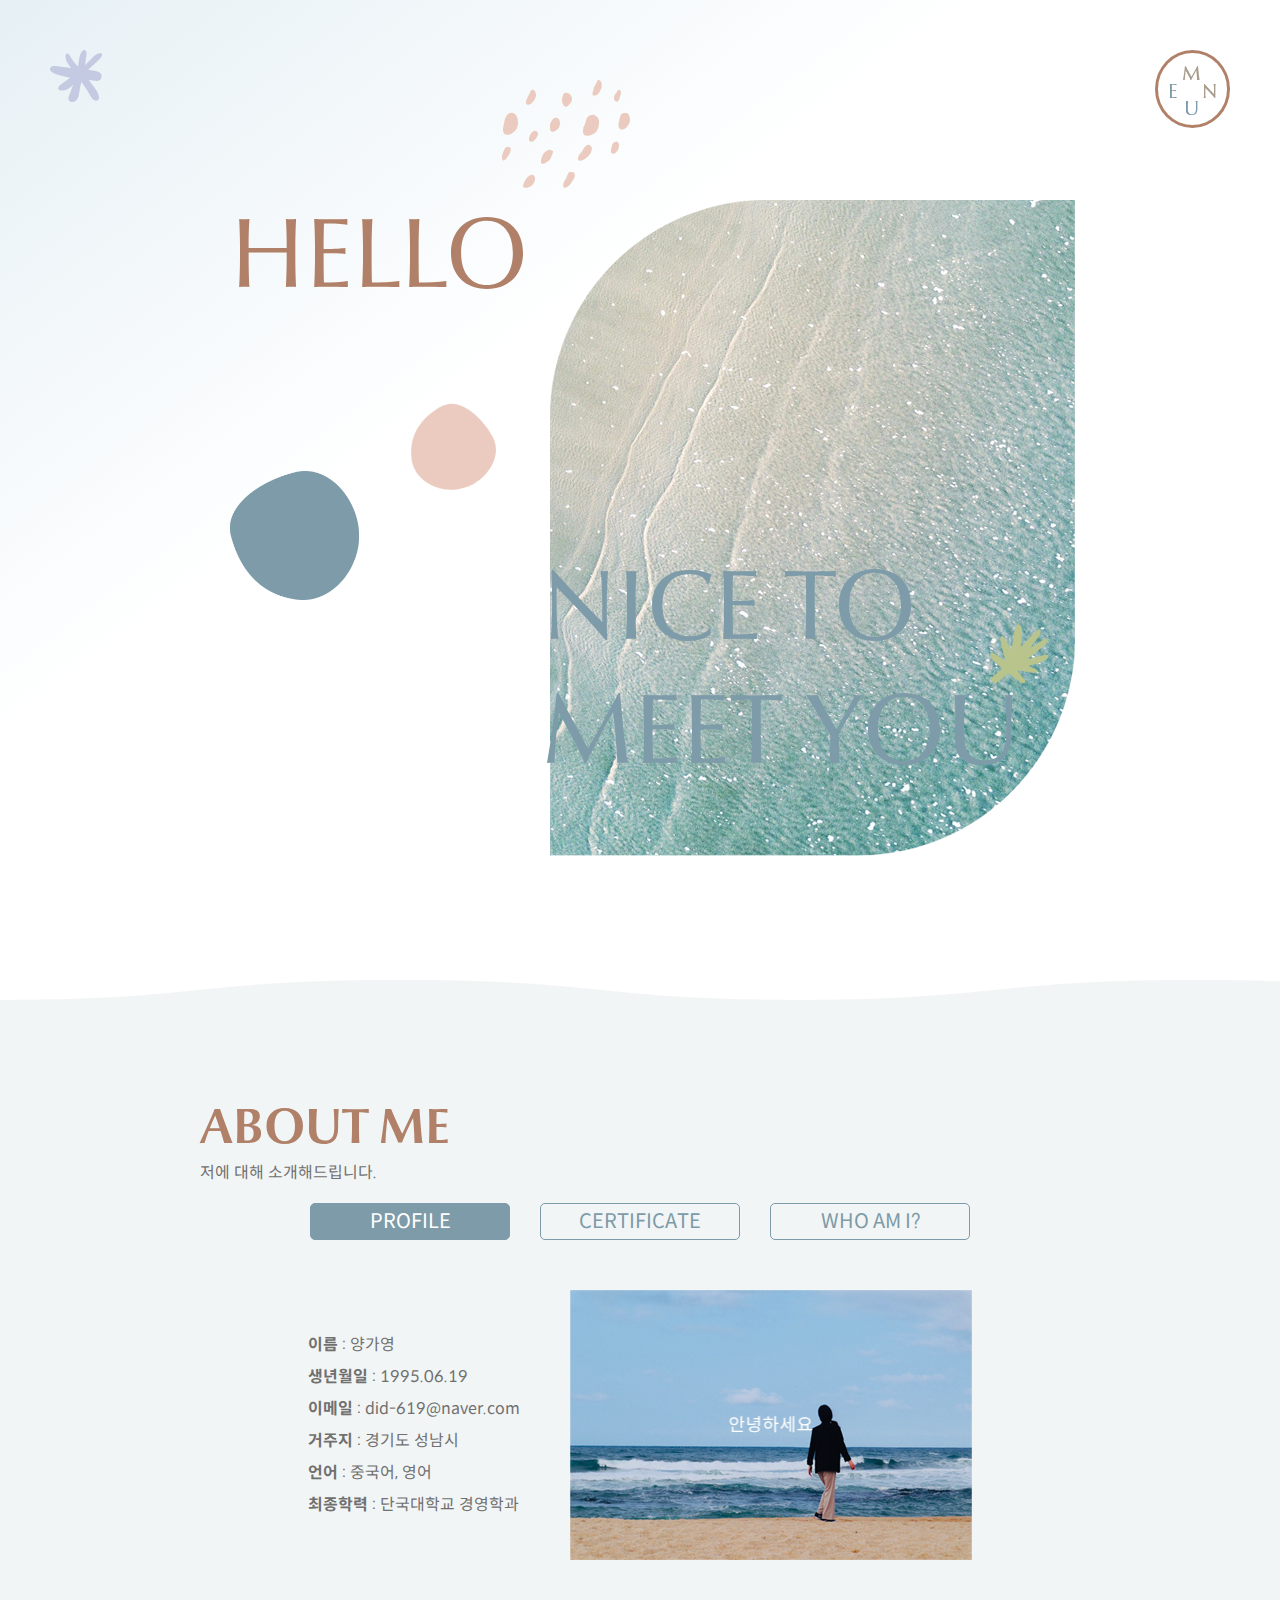
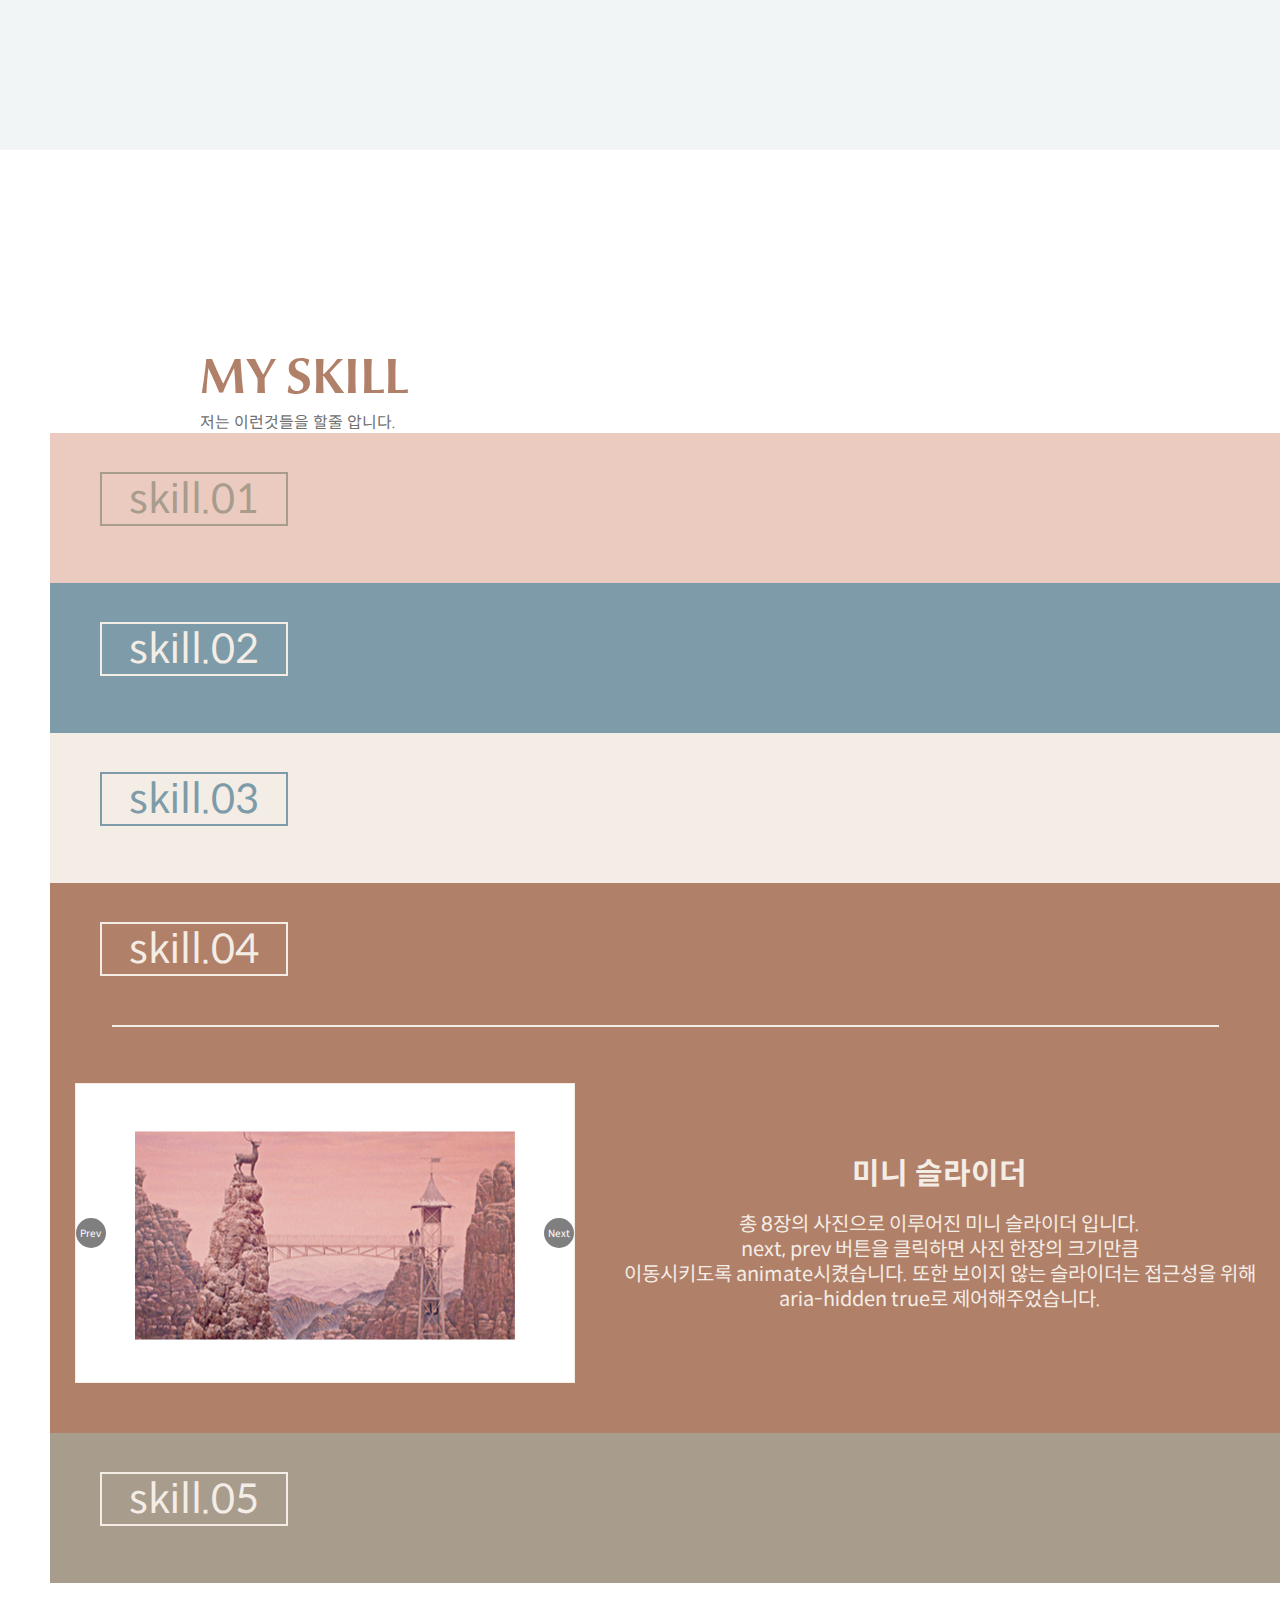
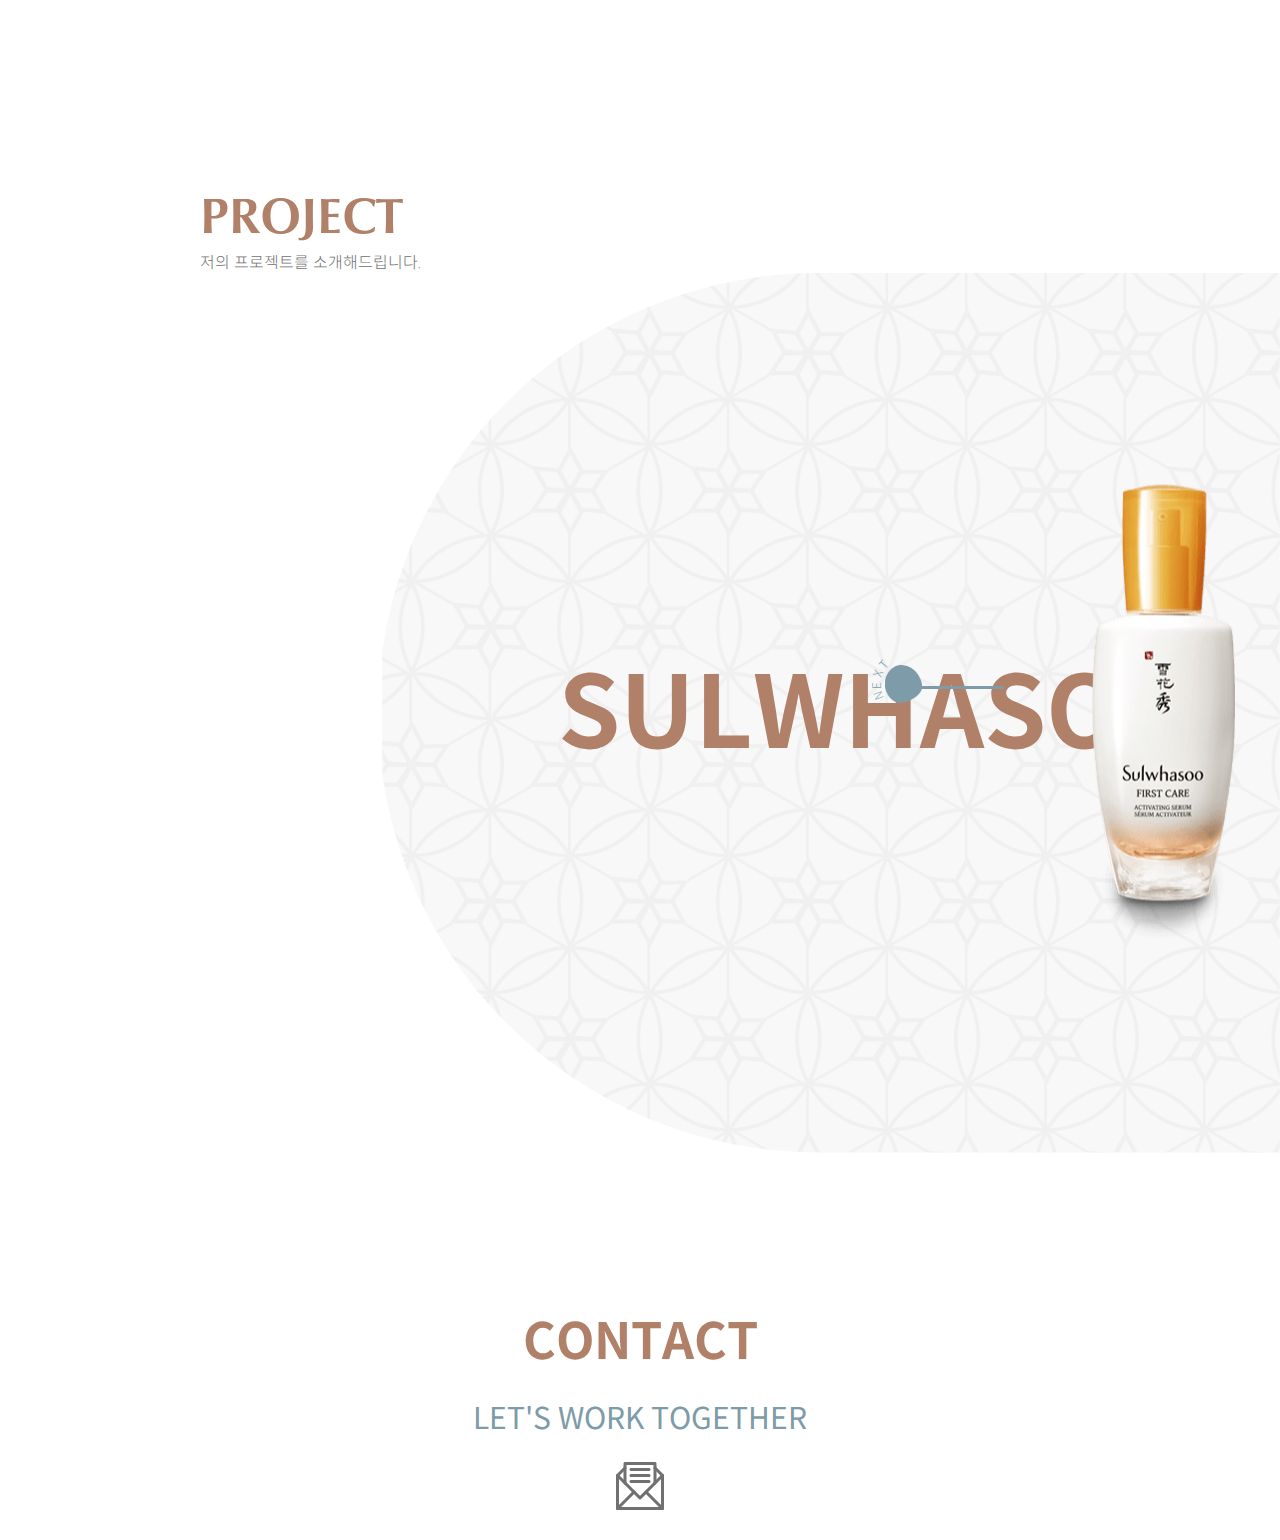
==== index.html @ b81b53de "반응형 제어완료" ====
<!DOCTYPE html>
<html lang="ko">

<head>
  <meta charset="UTF-8">
  <meta http-equiv="X-UA-Compatible" content="IE=edge">
  <meta name="viewport" content="width=device-width, initial-scale=1.0">
  <title> 양가영 포트폴리오 </title>
  <link rel="icon" href="favicon/16X16.png">
  <link rel="icon" href="favicon/32X32.png">
  <link rel="stylesheet" href="css/common.css">
  <link rel="stylesheet" href="css/index.css">
  <link rel="stylesheet" href="css/skill.css">
  <script src="js/jquery-1.12.4.min.js"></script>
  <script src="js/common.js"></script>
  <script src="js/index.js"></script>
  <script src="js/skill.js"></script>
  
</head>

<body>
  <div id="wrap">
    <header id="header">
      <div class="util">
        <h1 class="logo"><a href="index.html"><img src="images/cnt1/logo.png" alt=""></a></h1>
        <a class="btn last" href=""></a>
      </div>

      <nav class="gnb">
        <h1 class="blind">주메뉴</h1>
        <ul>
          <li><a href="#cnt2" class="first">1<span>ABOUT ME</span></a></li>
          <li><a href="#cnt3">2<span>SKILL</span></a></li>
          <li><a href="#cnt4">3<span>PROJECT</span></a></li>
          <li><a href="#footer">4<span>CONTACT</span></a></li>
        </ul>
      </nav>
      <div class="gnb_bg"></div>
    </header>
    <section id="cnt1">
      <div class="bg_img"></div>
      <div class="txt">Hello</div>
      <div class="txt">Nice to <br> meet you</div>
      <div class="deco1 mouseM"></div>
      <div class="deco2 mouseM"></div>
      <div class="deco3 mouseM"></div>
      <div class="deco4 mouseM"></div>
    </section>
    <section id="cnt2">
      <div id="cnt2_bg">
        <div class="txt_wrap">
          <h2>ABOUT ME</h2>
          <p>저에 대해 소개해드립니다.</p>
        </div>

        <div class="intro_tab">
          <div id="mainTab" class="main_tab">
            <ul role="tablist" aria-label="회사소개" class="tablist">
              <li role="tab" aria-controls="tabpanel1" id="tab1" class="tab first">PROFILE</li>
              <li role="tab" aria-controls="tabpanel2" id="tab2" class="tab">CERTIFICATE</li>
              <li role="tab" aria-controls="tabpanel3" id="tab3" class="tab last">WHO AM I?</li>
            </ul>
            <div role="tabpanel" aria-labelledby="tab1" id="tabpanel1" class="tabpanel">
            <a class="introduce">
              <p><span>이름</span> : 양가영</p>
              <p><span>생년월일</span> : 1995.06.19</p>
              <p><span>이메일</span> : did-619@naver.com</p>
              <p><span>거주지</span> : 경기도 성남시</p>
              <p><span>언어</span> : 중국어, 영어</p>
              <p><span>최종학력</span> : 단국대학교 경영학과</p>
            </a>
            <div class="trans">
              <div class="img_wrap">
                  <figure class="front">
                    <figcaption>안녕하세요</figcaption>
                    <img src="images/cnt2/cnt2_pic.jpg" alt="">
                  </figure>
                  <figure class="back">
                    <figcaption>웹퍼블리셔를 <br>꿈꾸는 양가영입니다.</figcaption>
                    <img src="images/cnt2/cnt2_pic.jpg" alt="">
                  </figure>
              </div>
            </div>
            </div>
            <div role="tabpanel" aria-labelledby="tab2" id="tabpanel2" class="tabpanel">
            <div id="education" class="about">
              <strong>Education</strong>
                <div class="skill_txt">
                  <div>2018.08  <span>단국대학교 경영학과 졸업</span></div>
                  <div>2013  <span>중국소재 고등학교 졸업</span></div>
                </div>
            </div>
            <div id="experience" class="about">
              <strong>Experience</strong>
                <div class="skill_txt">
                  <div>2020.03  <span>주식회사 티엠나인</span></div>
                </div>
            </div>
            <div id="certificate" class="about">
              <strong>Certificate</strong>
              <div class="skill_txt">
                <div>2020.03  <span>1종보통 운전면허</span></div>
                <div>2019.11  <span>토익</span></div>
                <div>2019.05  <span>컴퓨터활용능력2급</span></div>
                <div>2018.08  <span>신HSK 6급</span></div>
              </div>
            </div>
            <div id="skill" class="about">
              <strong>skill</strong>
              <div class="skill_txt">
                <div><span>Adobe Photoshop</span><span class="bar"></span></div>
                <div><span>Adobe XD</span><span class="bar"></span></div>
                <div><span>Zeplin<span class="bar"></span></span></div>
                <div><span>Html / CSS<span class="bar"></span></span></div>
                <div><span>SASS<span class="bar"></span></span></div>
                <div><span>JavaScript<span class="bar"></span></span></div>
                <div><span>Jquery<span class="bar"></span></span></div>
              </div>
            </div>

            
            </div>
            <div role="tabpanel" aria-labelledby="tab3" id="tabpanel3" class="tabpanel">
            <div id="who">
              <div class="fade">
                <p class="fade_up">성장하는</p>
                <p class="fade_up delay-6">소통을 잘하는</p>
                <p class="fade_up delay-9">웹표준을 준수하는</p>
              </div>
              <div>
                <span class="move">웹퍼블리셔가 되겠습니다.</span>
              </div>
              
            </div>
            </div>
          </div>
          
          
          </div>

        
      </div>
    </section>

    <section id="cnt3">
      <div class="txt_wrap">
        <h2>MY SKILL</h2>
        <p>저는 이런것들을 할줄 압니다.</p>
      </div>
      <div class="accordion" id="skill">
        <h3 class="title">
          <button type="button" aria-controls="acdnPanel1" id="acdnHeader1" class="first header">
            <div><span>skill.01</span></div>
            <div class="bdline"></div>
          </button>
        </h3>
        <div role="region" aria-labelledby="acdnHeader1" id="acdnPanel1" class="panel">
          <div class="wrap">
            <div id="box">
              <div id="digital"></div><!-- 2021-6-1 화요일<br>PM 02:26:50 -->
              <button id="btn" type="button">STOP</button>
            </div>
          </div>
          <div class="about">
            <strong>디지털시계</strong>
            <p>자바스크립트로 구현한 디지털 시계입니다.<br> 현재 시간이 실시간으로 업데이트 되며<br> stop 버튼을 클릭했을때 시계가 멈춥니다.
            </p>
          </div>
        </div>
        <h3 class="title">
          <button type="button" aria-controls="acdnPanel2" id="acdnHeader2" class="header">
            <div><span>skill.02</span></div>
            <div class="bdline"></div>
          </button>
        </h3>
        <div role="region" aria-labelledby="acdnHeader2" id="acdnPanel2" class="panel">
          <div class="wrap">
            <div id="txtBox">
              <p>MAKE <br>AWESOME!</p>
              <ul>
                  <li><span>HTML5 + CSS3</span></li>
                  <li><span>Web Accessibility</span></li>
                  <li><span>Team Project</span></li>
              </ul>
          </div> 
          </div>
          <div class="about">
            <strong>글자가 변경되는 animation</strong>
            <p>overflow-hidden으로 보이는 영역을 설정해 주었고<br> 배경이 있는 글자들이 움직일 수 있도록 animation을 주었습니다.<br> 글자는 5%만큼 상단이동 후 28%는 정지상태유지합니다.
            </p>
          </div>
        </div>
        <h3 class="title">
          <button type="button" aria-controls="acdnPanel3" id="acdnHeader3" class="header">
            <div><span>skill.03</span></div>
            <div class="bdline"></div>
          </button>
        </h3>
        <div role="region" aria-labelledby="acdnHeader3" id="acdnPanel3" class="panel">
          <div class="wrap">
            <div id="cnt2Tab" class="main_tab">
                <ul role="tablist" aria-label="회사소개" class="tblist">
                   <li role="tab" aria-controls="tabpanel4" id="tab4" class="tab first">인사말</li>
                   <li role="tab" aria-controls="tabpanel5" id="tab5" class="tab">오시는길</li>
                   <li role="tab" aria-controls="tabpanel6" id="tab6" class="tab last">CI,BI</li>
                 </ul>
                 <div role="tabpanel" aria-labelledby="tab4" id="tabpanel4"class="tabpanel">탭상세내용1</div>
                 <div role="tabpanel" aria-labelledby="tab5" id="tabpanel5"class="tabpanel">탭상세내용2</div>
                 <div role="tabpanel" aria-labelledby="tab6" id="tabpanel6"class="tabpanel">탭상세내용3</div>
             </div>
          </div>
          <div class="about">
            <strong>탭 컨텐츠</strong>
            <p>버튼을 클릭하면 연결된 탭패널이 활성화되는 탭컨텐츠입니다.<br> 탭의 점근성을 위해 aria속성으로 추가했고<br> 키보드로도 버튼과 패널이 제어 될 수 있도록<br> keydown이벤트를 추가했습니다.
            </p>
          </div>
        </div>
        <h3 class="title">
          <button type="button" aria-controls="acdnPanel4" id="acdnHeader4" class="header">
            <div><span>skill.04</span></div>
            <div class="bdline"></div>
          </button>
        </h3>
        <div role="region" aria-labelledby="acdnHeader4" id="acdnPanel4" class="panel">
          <div class="wrap">
            <div id="miniSlider">
              <div class="visual" aria-live="polite"><!-- 가로 1200, overflow: hidden 숨기기 -->
                <ul><!-- 모두 10장의 사진이 들어갈수 있도록 가로 크기 설정 -->
                  <li><img src="images/cnt3/minislider_photo00.jpg" alt="..."></li>
                  <li><img src="images/cnt3/minislider_photo01.jpg" alt="..."></li>
                  <li><img src="images/cnt3/minislider_photo02.jpg" alt="..."></li>
                  <li><img src="images/cnt3/minislider_photo03.jpg" alt="..."></li>
                  <li><img src="images/cnt3/minislider_photo04.jpg" alt="..."></li>
                  <li><img src="images/cnt3/minislider_photo05.jpg" alt="..."></li>
                  <li><img src="images/cnt3/minislider_photo06.jpg" alt="..."></li>
                  <li><img src="images/cnt3/minislider_photo07.jpg" alt="..."></li>
                </ul>
              </div>
              <div class="controller">
                <button type="button" id="prev">Prev</button>
                <button type="button" id="next">Next</button>
              </div>
            </div>
          </div>
          <div class="about">
            <strong>미니 슬라이더</strong>
            <p>총 8장의 사진으로 이루어진 미니 슬라이더 입니다.<br>next, prev 버튼을 클릭하면 사진 한장의 크기만큼<br> 이동시키도록 animate시켰습니다. 또한 보이지 않는 슬라이더는 접근성을 위해<br> aria-hidden true로 제어해주었습니다.
            </p>
          </div>
        </div>
        <h3 class="title">
          <button type="button" aria-controls="acdnPanel5" id="acdnHeader5" class="header first">
            <div><span>skill.05</span></div>
            <div class="bdline"></div>
          </button>
        </h3>
        <div role="region" aria-labelledby="acdnHeader5" id="acdnPanel5" class="panel">
          <div class="wrap">

            <div class="transform">
              <div class="card" id="hor">
                  <div class="front">
                        <figure>
                          <img src="images/cnt3/transform_photo01.png" alt="">
                        </figure>
                  </div>
                  <div class="back">
                    <figure>
                      <img src="images/cnt3/transform_photo02.png" alt="">
                    </figure>
                  </div>
              </div>
              <div class="card" id="ver">
                  <div class="front">
                    <figure>
                      <img src="images/cnt3/transform_photo03.png" alt="">
                    </figure>
                  </div>
                  <div class="back">
                    <figure>
                      <img src="images/cnt3/transform_photo04.png" alt="">
                    </figure>
                  </div>
              </div>
            </div>

          </div>
          <div class="about">
            <strong>3D transfrom을 이용한 원근감 회전</strong>
            <p>수평방향, 수직방향으로 회전 되는 사진입니다.<br>
              perspective을 이용해 원근감을 주었고<br> backface-visibility hidden으로 사진을 숨김처리했습니다.<br> transform을 이용해 각각 수평 수직방향으로 180도 회전시켰습니다.
            </p>
          </div>
        </div>
      </div>
    </section>
    <section id="cnt4">
      <div class="txt_wrap">
        <h2>PROJECT</h2>
        <p>저의 프로젝트를 소개해드립니다.</p>
      </div>
      <div class="project1">
        <div class="bg">
          <a class="clickm" href="sub/project.html">
            <div class="bg_img">
            <div class="txt">
              <h4>SULWHASOO</h4>
            </div>
              <img src="images/cnt4/yoonjo.png" alt="">
            </div>
          </a>
          <div class="next">
            <button type="button">
              <img src="images/cnt4/button.png" alt="">
            </button>
            <div class="next_text">
              <span>N</span>
              <span>E</span>
              <span>X</span>
              <span>T</span>
            </div>
          </div>
        </div>
      </div>
      <div class="project2">
        <div class="bg">
          <a class="clickm" href="sub/project.html#project2">
            <div class="bg_img">
              <div class="txt">
                <h4>NESPRESSO</h4>
              </div>
              <img src="images/cnt4/LattissimaOneSilky.png" alt="">
            </div>
          </a>
          <div class="prev">
            <button type="button">
              <img src="images/cnt4/button_prev.png" alt="">
            </button>
            <div class="prev_text">
              <span>P</span>
              <span>R</span>
              <span>E</span>
              <span>V</span>
            </div>
          </div>
        </div>
      </div>
    </section>
    <footer id="footer">
      <div class="contact">
        <h5>CONTACT</h5>
        <p>LET'S WORK TOGETHER</p>
        <a href="mailto:did-619@naver.com" title="mailme" class="mailme"><img src="images/cnt5/mail.png" alt=""></a>
      </div>
      <div class="scrollTop"></div>
    </footer>
  </div>
</body>

</html>
---- css/common.css ----
@font-face {
  font-family: optima;
  font-style: normal;
  font-weight: 300;
  src: url("../fonts/OptimaNovaLTProLight.otf") format("opentype"); }
@font-face {
  font-family: optima;
  font-style: normal;
  font-weight: 400;
  src: url("../fonts/OptimaNovaLTProRegular.otf") format("opentype"); }
@font-face {
  font-family: optima;
  font-style: normal;
  font-weight: 500;
  src: url("../fonts/OptimaNovaLTProMedium.otf") format("opentype"); }
@font-face {
  font-family: optima;
  font-style: normal;
  font-weight: 700;
  src: url("../fonts/OptimaNovaLTProBold.otf") format("opentype"); }
@font-face {
  font-family: spoqa;
  font-style: normal;
  font-weight: 300;
  src: url("../fonts/SpoqaHanSansNeo-Light.eot");
  src: local("Noto Sans KR"), url("../fonts/SpoqaHanSansNeo-Light.eot?#iefix") format("embedded-opentype"), url("../fonts/SpoqaHanSansNeo-Light.woff2") format("woff2"), url("../fonts/SpoqaHanSansNeo-Light.woff") format("woff"), url("../fonts/SpoqaHanSansNeo-Light.otf") format("opentype"); }
@font-face {
  font-family: spoqa;
  font-style: normal;
  font-weight: 400;
  src: url("../fonts/SpoqaHanSansNeo-Regular.eot");
  src: local("Noto Sans KR"), url("../fonts/SpoqaHanSansNeo-Regular.eot?#iefix") format("embedded-opentype"), url("../fonts/SpoqaHanSansNeo-Regular.woff2") format("woff2"), url("../fonts/SpoqaHanSansNeo-Regular.woff") format("woff"), url("../fonts/SpoqaHanSansNeo-Regular.otf") format("opentype"); }
@font-face {
  font-family: spoqa;
  font-style: normal;
  font-weight: 600;
  src: url("../fonts/SpoqaHanSansNeo-Medium.eot");
  src: local("Noto Sans KR"), url("../fonts/SpoqaHanSansNeo-Medium.eot?#iefix") format("embedded-opentype"), url("../fonts/SpoqaHanSansNeo-Medium.woff2") format("woff2"), url("../fonts/SpoqaHanSansNeo-Medium.woff") format("woff"), url("../fonts/SpoqaHanSansNeo-Medium.otf") format("opentype"); }
@font-face {
  font-family: spoqa;
  font-style: normal;
  font-weight: 700;
  src: url("../fonts/SpoqaHanSansNeo-Bold.eot");
  src: local("Noto Sans KR"), url("../fonts/SpoqaHanSansNeo-Bold.eot?#iefix") format("embedded-opentype"), url("../fonts/SpoqaHanSansNeo-Bold.woff2") format("woff2"), url("../fonts/SpoqaHanSansNeo-Bold.woff") format("woff"), url("../fonts/SpoqaHanSansNeo-Bold.otf") format("opentype"); }
body, h1, h2, h3, h4, h5, h6, p, ul, button, figure {
  margin: 0;
  padding: 0; }

h1, h2, h3, h4, h5, h6 {
  font-size: 100%; }

ul {
  list-style: none; }

a:link, a:visited, a:hover, a:active {
  text-decoration: none;
  color: inherit; }

img {
  vertical-align: top; }

button {
  border: none;
  background: none;
  cursor: pointer; }

input[type="text"] {
  border: 1px solid #aaa;
  border-radius: 0; }

button, input {
  font-family: inherit;
  font-size: inherit;
  color: inherit; }

address {
  font-style: normal; }

header, nav, section, footer, figure {
  display: block; }

.blind {
  width: 1px;
  height: 1px;
  overflow: hidden;
  border: none;
  position: absolute;
  clip: rect(1px, 1px, 1px, 1px);
  clip-path: inset(50%); }

* {
  box-sizing: border-box; }

body {
  font-family: spoqa;
  color: #707070; }

.clickm {
  cursor: url(../images/cnt2/mouse1.png), auto; }

html {
  scroll-behavior: smooth; }

.fade .fade_up, .fade .fade_down, .fade .fade_right, .fade .fade_left {
  opacity: 0;
  -webkit-transition: all 1s;
  -moz-transition: all 1s;
  -o-transition: all 1s;
  transition: all 1s; }

.fade .fade_up {
  transform: translate(0, 100px); }
.fade .fade_down {
  transform: translate(0, -100px); }
.fade .fade_right {
  transform: translate(-100px, 0); }
.fade .fade_left {
  transform: translate(100px, 0); }

.fade.on .fade_up, .fade.on .fade_down, .fade.on .fade_right, .fade.on .fade_left {
  opacity: 1;
  transform: translate(0, 0); }

.delay-3 {
  transition-delay: 0.3s !important; }

.delay-6 {
  transition-delay: 0.6s !important; }

.delay-9 {
  transition-delay: 0.9s !important; }

#dim {
  background: rgba(0, 0, 0, 0.5);
  position: fixed;
  top: 0;
  left: 0;
  right: 0;
  bottom: 0;
  z-index: 99; }

#header .util {
  display: -webkit-box;
  display: -moz-box;
  display: -ms-flexbox;
  display: -webkit-flex;
  display: flex;
  -webkit-justify-content: space-between;
  justify-content: space-between;
  position: fixed;
  width: 100%;
  padding: 50px 50px 0 50px;
  z-index: 102; }
  #header .util .btn {
    background: url(../images/cnt1/gnb_btn.png);
    width: 75px;
    height: 78px; }
#header .gnb {
  position: fixed; }
#header .gnb {
  width: 100%;
  height: 100%;
  z-index: 101;
  top: 10%;
  right: -50%;
  font-family: optima;
  font-size: 50px;
  color: #707070; }
  #header .gnb ul li {
    position: relative;
    margin-top: 30px; }
    #header .gnb ul li span {
      padding-left: 50px; }
    #header .gnb ul li a {
      transition: all 0.5s; }
    #header .gnb ul li a:hover, #header .gnb ul li a:focus {
      color: #B08069;
      padding-left: 50px; }
      #header .gnb ul li a:hover ::before, #header .gnb ul li a:focus ::before {
        -webkit-transform: translateY(-50%);
        -moz-transform: translateY(-50%);
        transform: translateY(-50%);
        content: "";
        position: absolute;
        top: 50%;
        left: 0;
        background: #B08069;
        width: 10px;
        height: 10px;
        border-radius: 50%; }
#header .gnb_bg {
  background: #E6F0F5;
  border-radius: 50%;
  position: absolute;
  top: -1100px;
  left: 2500px;
  width: 1px;
  height: 1px;
  transition: all 0.5s;
  z-index: 100; }
#header .gnb.active + .gnb_bg {
  background: #E6F0F5;
  border-radius: 50%;
  width: 1912px;
  height: 2001px;
  position: absolute;
  top: -1100px;
  left: 600px;
  position: fixed; }
#header .btn.close {
  background-image: url(../images/cnt1/gnb_btn_close.png); }

#footer {
  position: relative;
  height: 200px;
  width: 100%;
  /* background-color: $pink; */
  text-align: center; }
  #footer h5 {
    -webkit-transform: translateX(-50%);
    -moz-transform: translateX(-50%);
    transform: translateX(-50%);
    position: absolute;
    top: -30px;
    left: 50%;
    font-size: 50px;
    color: #B08069; }
  #footer p {
    color: #7D9BA8;
    font-size: 30px;
    padding: 60px 0 25px 0; }
  #footer a:hover img, #footer a:focus img {
    transform: rotate(10deg); }

/*# sourceMappingURL=common.css.map */
---- css/index.css ----
.txt_wrap {
  padding-left: 200px; }
  .txt_wrap h2 {
    font-family: optima;
    font-size: 50px;
    color: #B08069; }

#cnt1, #cnt2, #cnt3, #cnt4 {
  padding-top: 200px; }

/* #loading{
    @include flex;
    @include justify-content;
    @include align-items;
    height: 100vh;
    svg{position: absolute;top: 30%;left: 15%;z-index: -1;}
    h1{font-family: "optima";font-size: 150px;color: $blue;text-align: center;}
} */
#cnt1 {
  height: 100vh;
  width: 100%;
  position: relative;
  background: linear-gradient(-217deg, #e6f0f5, rgba(255, 0, 0, 0) 40%); }
  #cnt1 .bg_img {
    margin-left: 550px;
    background: url(../images/cnt1/cnt1_image.png) no-repeat;
    width: 622px;
    height: 777px; }
  #cnt1 .txt {
    position: absolute;
    font-family: optima;
    font-size: 100px;
    text-transform: uppercase;
    animation: txtAni 5s ease infinite; }
  #cnt1 .txt:nth-of-type(2) {
    top: 200px;
    left: 230px;
    color: #B08069;
    animation-delay: 0.6s; }
  #cnt1 .txt:nth-of-type(3) {
    bottom: 100px;
    right: 260px;
    color: #7D9BA8;
    animation-delay: 1.5s; }
@keyframes txtAni {
  0% {
    transform: translateY(-50px);
    opacity: 0;
    clip-path: polygon(100% 0, 100% 100%, 0 100%, 0 80%); }
  50% {
    transform: translateY(0);
    opacity: 1;
    clip-path: polygon(100% 0, 100% 100%, 0 100%, 0 10%); }
  100% {
    transform: translateY(50px);
    opacity: 0;
    clip-path: polygon(100% 0, 100% 0%, 0 100%, 0 100%); } }
  #cnt1 .deco1 {
    background: url(../images/cnt1/shape2.png);
    width: 105px;
    height: 105px; }
  #cnt1 .deco2 {
    background: url(../images/cnt1/shape1.png);
    width: 129px;
    height: 129px; }
  #cnt1 .deco3 {
    background: url(../images/cnt1/design1.png);
    width: 128px;
    height: 108px; }
  #cnt1 .deco4 {
    background: url(../images/cnt1/design2.png);
    width: 86px;
    height: 86px; }
  #cnt1 .deco1, #cnt1 .deco2, #cnt1 .deco3, #cnt1 .deco4 {
    position: absolute; }
  #cnt1 .deco1 {
    bottom: 400px;
    left: 400px; }
  #cnt1 .deco2 {
    bottom: 300px;
    left: 230px; }
  #cnt1 .deco3 {
    top: 80px;
    right: 650px; }
  #cnt1 .deco4 {
    bottom: 200px;
    right: 220px; }

#cnt2 {
  position: relative;
  overflow: hidden; }
  #cnt2 #cnt2_bg {
    position: relative;
    width: 100%;
    height: 650px;
    background-color: #F2F5F5; }
    #cnt2 #cnt2_bg::after {
      content: "";
      position: absolute;
      top: -120px;
      left: 0;
      background: url(../images/cnt2/wave.jpg) repeat-x;
      width: 200%;
      height: 120px;
      animation: wave 5s ease infinite; }
@keyframes wave {
  0% {
    transform: translateX(0%); }
  100% {
    transform: translateX(-50%); } }
  #cnt2 .intro_tab {
    display: -webkit-box;
    display: -moz-box;
    display: -ms-flexbox;
    display: -webkit-flex;
    display: flex;
    -webkit-justify-content: center;
    justify-content: center;
    -webkit-align-items: center;
    align-items: center;
    margin: 20px auto; }
  #cnt2 #mainTab .tablist {
    display: -webkit-box;
    display: -moz-box;
    display: -ms-flexbox;
    display: -webkit-flex;
    display: flex;
    -webkit-justify-content: center;
    justify-content: center; }
    #cnt2 #mainTab .tablist .tab {
      width: 200px;
      padding: 5px;
      margin: 0 15px 0 15px;
      text-align: center;
      font-size: 20px;
      color: #7D9BA8;
      border: 1px solid #7D9BA8;
      cursor: pointer;
      border-radius: 5px; }
      #cnt2 #mainTab .tablist .tab.on {
        background: #7D9BA8;
        color: #fff; }
  #cnt2 .tabpanel {
    visibility: hidden;
    overflow: hidden;
    max-height: 0; }
    #cnt2 .tabpanel.on {
      visibility: visible;
      max-height: 1000px; }
  #cnt2 #tabpanel1 {
    display: -webkit-box;
    display: -moz-box;
    display: -ms-flexbox;
    display: -webkit-flex;
    display: flex;
    -webkit-justify-content: center;
    justify-content: center;
    -webkit-align-items: center;
    align-items: center;
    width: 1000px;
    height: 100%;
    margin-top: 50px;
    line-height: 2; }
    #cnt2 #tabpanel1 .introduce {
      padding-right: 50px; }
      #cnt2 #tabpanel1 .introduce span {
        font-weight: 700; }
    #cnt2 #tabpanel1 .img_wrap {
      position: relative;
      perspective: 600px;
      width: 402px;
      height: 270px; }
      #cnt2 #tabpanel1 .img_wrap figure {
        position: absolute;
        top: 0;
        left: 0;
        backface-visibility: hidden;
        transition: transform 1s;
        transform-style: preserve-3d; }
      #cnt2 #tabpanel1 .img_wrap .front {
        transform: rotateX(0deg); }
      #cnt2 #tabpanel1 .img_wrap .back {
        transform: rotateX(-180deg); }
      #cnt2 #tabpanel1 .img_wrap:hover .front, #cnt2 #tabpanel1 .img_wrap.flip .front {
        transform: rotateY(180deg); }
      #cnt2 #tabpanel1 .img_wrap:hover .back, #cnt2 #tabpanel1 .img_wrap.flip .back {
        transform: rotateY(0deg); }
      #cnt2 #tabpanel1 .img_wrap figcaption {
        -webkit-transform: translate(-50%, -50%);
        -moz-transform: translate(-50%, -50%);
        transform: translate(-50%, -50%);
        position: absolute;
        top: 50%;
        left: 50%;
        font-size: 18px;
        padding: 5px;
        text-align: center;
        color: #fff;
        backface-visibility: hidden; }
  #cnt2 #tabpanel2 {
    display: -webkit-box;
    display: -moz-box;
    display: -ms-flexbox;
    display: -webkit-flex;
    display: flex;
    -webkit-flex-wrap: wrap;
    flex-wrap: wrap;
    -webkit-align-items: center;
    align-items: center; }
    #cnt2 #tabpanel2 .skill_txt {
      margin-top: 10px;
      text-align: left; }
      #cnt2 #tabpanel2 .skill_txt div {
        position: relative;
        margin-left: 20px; }
        #cnt2 #tabpanel2 .skill_txt div::before {
          content: "";
          position: absolute;
          top: 50%;
          left: -20px;
          background: #707070;
          border-radius: 50%;
          width: 5px;
          height: 5px; }
    #cnt2 #tabpanel2 #education, #cnt2 #tabpanel2 #experience, #cnt2 #tabpanel2 #certificate, #cnt2 #tabpanel2 #skill {
      width: 50%;
      padding-left: 15%; }
    #cnt2 #tabpanel2 strong {
      color: #B08069;
      font-size: 20px; }
    #cnt2 #tabpanel2 .about::before {
      content: "";
      position: absolute; }
    #cnt2 #tabpanel2 .about strong {
      margin-left: 35px; }
    #cnt2 #tabpanel2 #education::before {
      background: url(../images/cnt2/education_icon.png);
      width: 32px;
      height: 24px; }
    #cnt2 #tabpanel2 #experience::before {
      background: url(../images/cnt2/experience_icon.png);
      width: 32px;
      height: 28px; }
    #cnt2 #tabpanel2 #certificate {
      padding-top: 20px; }
      #cnt2 #tabpanel2 #certificate::before {
        background: url(../images/cnt2/certificatel_icon.png);
        width: 27px;
        height: 29px; }
    #cnt2 #tabpanel2 #skill {
      padding-top: 10px; }
      #cnt2 #tabpanel2 #skill::before {
        background: url(../images/cnt2/skill_icon.png);
        width: 23px;
        height: 31px; }
      #cnt2 #tabpanel2 #skill .bar {
        position: relative;
        float: right;
        display: inline-block;
        margin-top: 9px;
        border: 1px solid #707070;
        width: 100px;
        height: 10px;
        border-radius: 9px; }
        #cnt2 #tabpanel2 #skill .bar::after {
          content: "";
          position: absolute;
          top: 0;
          left: 0;
          height: 100%;
          border-radius: 5px 0 0 5px; }
      #cnt2 #tabpanel2 #skill .skill_txt div {
        width: 250px; }
      #cnt2 #tabpanel2 #skill .skill_txt div:nth-child(1) span::after {
        background-color: #7D9BA8;
        width: 95%; }
      #cnt2 #tabpanel2 #skill .skill_txt div:nth-child(2) span::after {
        background-color: #EBCBC0;
        width: 95%; }
      #cnt2 #tabpanel2 #skill .skill_txt div:nth-child(3) span::after {
        background-color: #F4EDE5;
        width: 90%; }
      #cnt2 #tabpanel2 #skill .skill_txt div:nth-child(4) span::after {
        background-color: #A89C8D;
        width: 90%; }
      #cnt2 #tabpanel2 #skill .skill_txt div:nth-child(5) span::after {
        background-color: #B08069;
        width: 90%; }
      #cnt2 #tabpanel2 #skill .skill_txt div:nth-child(6) span::after {
        background-color: #707070;
        width: 65%; }
      #cnt2 #tabpanel2 #skill .skill_txt div:nth-child(7) span::after {
        background-color: #7D9BA8;
        width: 70%; }
  #cnt2 #tabpanel3 #who {
    display: -webkit-box;
    display: -moz-box;
    display: -ms-flexbox;
    display: -webkit-flex;
    display: flex;
    -webkit-justify-content: space-around;
    justify-content: space-around;
    position: relative;
    font-size: 40px;
    width: 100%;
    margin-top: 40px;
    overflow: hidden;
    text-align: center; }
    #cnt2 #tabpanel3 #who div:first-child {
      line-height: 1.8; }
      #cnt2 #tabpanel3 #who div:first-child p {
        color: #B08069; }
    #cnt2 #tabpanel3 #who span {
      position: absolute;
      top: 0;
      left: 50%; }

#cnt3 {
  height: 160vh; }
  #cnt3 .accordion {
    width: 1230px;
    color: #F4EDE5;
    float: right; }
    #cnt3 .accordion .title:nth-of-type(1) {
      background-color: #EBCBC0;
      color: #A89C8D; }
      #cnt3 .accordion .title:nth-of-type(1) span {
        border-color: #A89C8D; }
      #cnt3 .accordion .title:nth-of-type(1) .bdline {
        background-color: #A89C8D; }
    #cnt3 .accordion .title:nth-of-type(2) {
      background-color: #7D9BA8; }
    #cnt3 .accordion .title:nth-of-type(3) {
      background-color: #F4EDE5; }
      #cnt3 .accordion .title:nth-of-type(3) span {
        border-color: #7D9BA8;
        color: #7D9BA8; }
      #cnt3 .accordion .title:nth-of-type(3) .bdline {
        background-color: #7D9BA8; }
    #cnt3 .accordion .panel:nth-of-type(3) {
      color: #7D9BA8; }
    #cnt3 .accordion .title:nth-of-type(4) {
      background-color: #B08069; }
    #cnt3 .accordion .title:nth-of-type(5) {
      background-color: #A89C8D; }
    #cnt3 .accordion .header {
      height: 150px;
      width: 100%;
      text-align: left; }
      #cnt3 .accordion .header span {
        font-size: 40px;
        border: 2px solid #F4EDE5;
        padding: 0 27px; }
      #cnt3 .accordion .header div:first-child {
        margin: 39px 0 37px 50px; }
      #cnt3 .accordion .header .bdline {
        background: #F4EDE5;
        height: 2px;
        width: 90%;
        display: inline-block;
        margin: 0 5%;
        opacity: 0;
        transition: opacity 1s; }
      #cnt3 .accordion .header.on .bdline {
        opacity: 1; }
    #cnt3 .accordion .panel {
      display: -webkit-box;
      display: -moz-box;
      display: -ms-flexbox;
      display: -webkit-flex;
      display: flex;
      -webkit-justify-content: space-around;
      justify-content: space-around;
      -webkit-align-items: center;
      align-items: center;
      visibility: hidden;
      overflow: hidden;
      max-height: 0;
      margin: 0 auto;
      height: 400px;
      transition: max-height 0.5s; }
      #cnt3 .accordion .panel.on {
        visibility: visible;
        max-height: 500px; }
      #cnt3 .accordion .panel:nth-of-type(1) {
        background-color: #EBCBC0;
        color: #A89C8D; }
      #cnt3 .accordion .panel:nth-of-type(2) {
        background-color: #7D9BA8; }
      #cnt3 .accordion .panel:nth-of-type(3) {
        background-color: #F4EDE5; }
      #cnt3 .accordion .panel:nth-of-type(4) {
        background-color: #B08069; }
      #cnt3 .accordion .panel:nth-of-type(5) {
        background-color: #A89C8D; }
      #cnt3 .accordion .panel .wrap {
        width: 500px;
        height: 300px;
        background: #fff;
        border: 1px solid #F4EDE5; }
      #cnt3 .accordion .panel .about {
        text-align: center; }
        #cnt3 .accordion .panel .about strong {
          font-size: 30px; }
        #cnt3 .accordion .panel .about p {
          font-size: 20px;
          margin-top: 20px; }

#cnt4 {
  position: relative;
  height: 150vh;
  font-weight: 300; }
  #cnt4 .bg {
    width: 100%;
    height: 100%; }
    #cnt4 .bg .bg_img {
      position: relative;
      float: right;
      width: 902px;
      height: 880px; }
      #cnt4 .bg .bg_img .txt, #cnt4 .bg .bg_img img {
        -webkit-transform: translateY(-50%);
        -moz-transform: translateY(-50%);
        transform: translateY(-50%);
        position: absolute;
        top: 50%; }
      #cnt4 .bg .bg_img .txt {
        left: 20%;
        text-align: center; }
        #cnt4 .bg .bg_img .txt h4 {
          font-size: 100px; }
      #cnt4 .bg .bg_img img {
        right: 5%; }
    #cnt4 .bg .next, #cnt4 .bg .prev {
      position: absolute;
      top: 50%;
      left: 885px;
      cursor: pointer; }
      #cnt4 .bg .next .next_text, #cnt4 .bg .next .prev_text, #cnt4 .bg .prev .next_text, #cnt4 .bg .prev .prev_text {
        font-size: 12px; }
        #cnt4 .bg .next .next_text span, #cnt4 .bg .next .prev_text span, #cnt4 .bg .prev .next_text span, #cnt4 .bg .prev .prev_text span {
          position: absolute;
          top: -20px;
          left: 20px;
          height: 80px;
          transition: transform 0.5s; }
          #cnt4 .bg .next .next_text span:nth-child(1), #cnt4 .bg .next .prev_text span:nth-child(1), #cnt4 .bg .prev .next_text span:nth-child(1), #cnt4 .bg .prev .prev_text span:nth-child(1) {
            transform: rotate(-110deg); }
          #cnt4 .bg .next .next_text span:nth-child(2), #cnt4 .bg .next .prev_text span:nth-child(2), #cnt4 .bg .prev .next_text span:nth-child(2), #cnt4 .bg .prev .prev_text span:nth-child(2) {
            transform: rotate(-90deg); }
          #cnt4 .bg .next .next_text span:nth-child(3), #cnt4 .bg .next .prev_text span:nth-child(3), #cnt4 .bg .prev .next_text span:nth-child(3), #cnt4 .bg .prev .prev_text span:nth-child(3) {
            transform: rotate(-430deg); }
          #cnt4 .bg .next .next_text span:nth-child(4), #cnt4 .bg .next .prev_text span:nth-child(4), #cnt4 .bg .prev .next_text span:nth-child(4), #cnt4 .bg .prev .prev_text span:nth-child(4) {
            transform: rotate(-410deg); }
        #cnt4 .bg .next .next_text:hover span:nth-child(1), #cnt4 .bg .next .prev_text:hover span:nth-child(1), #cnt4 .bg .prev .next_text:hover span:nth-child(1), #cnt4 .bg .prev .prev_text:hover span:nth-child(1) {
          transform: rotate(-130deg); }
        #cnt4 .bg .next .next_text:hover span:nth-child(2), #cnt4 .bg .next .prev_text:hover span:nth-child(2), #cnt4 .bg .prev .next_text:hover span:nth-child(2), #cnt4 .bg .prev .prev_text:hover span:nth-child(2) {
          transform: rotate(-98deg); }
        #cnt4 .bg .next .next_text:hover span:nth-child(3), #cnt4 .bg .next .prev_text:hover span:nth-child(3), #cnt4 .bg .prev .next_text:hover span:nth-child(3), #cnt4 .bg .prev .prev_text:hover span:nth-child(3) {
          transform: rotate(-423deg); }
        #cnt4 .bg .next .next_text:hover span:nth-child(4), #cnt4 .bg .next .prev_text:hover span:nth-child(4), #cnt4 .bg .prev .next_text:hover span:nth-child(4), #cnt4 .bg .prev .prev_text:hover span:nth-child(4) {
          transform: rotate(-390deg); }
  #cnt4 .project1 .bg_img {
    background-image: url(../images/cnt4/sulwhasoo_bg.png); }
    #cnt4 .project1 .bg_img h4 {
      color: #B08069; }
  #cnt4 .project1 .next_text {
    color: #7D9BA8; }
  #cnt4 .project2 {
    visibility: hidden;
    overflow: hidden;
    max-height: 0; }
    #cnt4 .project2 .bg_img {
      background-image: url(../images/cnt4/nespresoo_bg.png); }
      #cnt4 .project2 .bg_img h4 {
        color: #7D9BA8; }
    #cnt4 .project2 .prev_text {
      color: #B08069; }

/*# sourceMappingURL=index.css.map */
---- css/skill.css ----
@charset "UTF-8";
#cnt3 {
  color: #707070; }
  #cnt3 .panel:not(#acdnPanel5) .wrap {
    display: -webkit-box;
    display: -moz-box;
    display: -ms-flexbox;
    display: -webkit-flex;
    display: flex;
    -webkit-align-items: center;
    align-items: center;
    -webkit-justify-content: center;
    justify-content: center; }
  #cnt3 #acdnPanel1 #box {
    display: -webkit-box;
    display: -moz-box;
    display: -ms-flexbox;
    display: -webkit-flex;
    display: flex;
    text-align: center;
    width: 300px; }
  #cnt3 #acdnPanel1 #box * {
    height: 50px; }
  #cnt3 #acdnPanel1 #digital {
    display: -webkit-box;
    display: -moz-box;
    display: -ms-flexbox;
    display: -webkit-flex;
    display: flex;
    -webkit-justify-content: center;
    justify-content: center;
    -webkit-align-items: center;
    align-items: center;
    border-radius: 80px;
    border: 1px solid #707070;
    width: 500px;
    font-size: 16px;
    color: #707070; }
  #cnt3 #acdnPanel1 #btn {
    width: 100px;
    border-radius: 50%;
    background: #A89C8D;
    font-size: 13px;
    font-weight: 700;
    color: #fff; }
  #cnt3 #acdnPanel2 {
    /* txtBox */
    /* #txtBox ul li:nth-child(1){animation: txtup 10s ease 0s infinite normal none;} 생략하지 않은 경우*/
    /* 5%만큼 상단이동 후 28%는 정지상태유지 */ }
    #cnt3 #acdnPanel2 #txtBox {
      width: 400px;
      text-align: center;
      line-height: 50px;
      font-weight: 900;
      font-size: 40px;
      color: #555; }
    #cnt3 #acdnPanel2 #txtBox ul {
      height: 50px;
      color: #fff;
      overflow: hidden; }
    #cnt3 #acdnPanel2 #txtBox ul li {
      margin-bottom: 50px; }
    #cnt3 #acdnPanel2 #txtBox ul li:nth-child(1) {
      -webkit-animation: txtup 10s ease  infinite;
      -moz-animation: txtup 10s ease  infinite;
      -o-animation: txtup 10s ease  infinite;
      animation: txtup 10s ease  infinite; }
    #cnt3 #acdnPanel2 #txtBox ul li span {
      display: inline-block;
      padding: 0 15px; }
    #cnt3 #acdnPanel2 #txtBox ul li:nth-child(1) span {
      background: red; }
    #cnt3 #acdnPanel2 #txtBox ul li:nth-child(2) span {
      background: blue; }
    #cnt3 #acdnPanel2 #txtBox ul li:nth-child(3) span {
      background: green; }
@keyframes txtup {
  0% {
    margin-top: 100px; }
  5% {
    margin-top: 0px; }
  33% {
    margin-top: 0px; }
  38% {
    margin-top: -100px; }
  66% {
    margin-top: -100px; }
  71% {
    margin-top: -200px; }
  99% {
    margin-top: -200px; }
  100% {
    margin-top: -250px; } }
  #cnt3 #acdnPanel3 #cnt2Tab {
    width: 400px; }
    #cnt3 #acdnPanel3 #cnt2Tab > ul {
      display: flex; }
      #cnt3 #acdnPanel3 #cnt2Tab > ul li {
        width: calc(100% / 3);
        height: 50px;
        line-height: 50px;
        text-align: center;
        background: #E6F0F5;
        cursor: pointer; }
      #cnt3 #acdnPanel3 #cnt2Tab > ul li + li {
        border-left: 1px solid #000; }
      #cnt3 #acdnPanel3 #cnt2Tab > ul li.on {
        background: beige; }
    #cnt3 #acdnPanel3 #cnt2Tab .tabpanel {
      visibility: hidden;
      max-height: 0;
      overflow: hidden;
      height: 150px;
      text-align: center;
      font-size: 12px;
      background: beige; }
      #cnt3 #acdnPanel3 #cnt2Tab .tabpanel.on {
        visibility: visible;
        max-height: 1000px; }
  #cnt3 #acdnPanel4 #miniSlider {
    position: relative;
    height: 100%;
    width: 100%; }
    #cnt3 #acdnPanel4 #miniSlider .visual {
      position: absolute;
      top: 50%;
      left: 50%;
      transform: translate(-50%, -50%);
      width: 390px;
      height: 213px;
      overflow: hidden; }
      #cnt3 #acdnPanel4 #miniSlider .visual ul {
        display: flex;
        width: 3120px; }
        #cnt3 #acdnPanel4 #miniSlider .visual ul li {
          padding: 5px; }
  #cnt3 #acdnPanel4 .controller button {
    position: absolute;
    top: 50%;
    width: 30px;
    height: 30px;
    transform: translateY(-50%);
    background: rgba(0, 0, 0, 0.5);
    color: #fff;
    border-radius: 50%;
    font-size: 10px; }
  #cnt3 #acdnPanel4 #prev {
    left: 0; }
  #cnt3 #acdnPanel4 #next {
    right: 0; }
  #cnt3 #acdnPanel5 {
    /* #hor */
    /* #ver */ }
    #cnt3 #acdnPanel5 .card {
      position: relative;
      perspective: 300px;
      margin: 80px auto; }
      #cnt3 #acdnPanel5 .card > div {
        position: absolute;
        top: 0;
        left: 0;
        transition: all 0.5s;
        transition: transform 1s;
        backface-visibility: hidden; }
      #cnt3 #acdnPanel5 .card img {
        width: 250px; }
    #cnt3 #acdnPanel5 #hor .front {
      transform: rotateY(0deg); }
    #cnt3 #acdnPanel5 #hor .back {
      transform: rotateY(180deg); }
    #cnt3 #acdnPanel5 #hor:hover .front, #cnt3 #acdnPanel5 #hor.flip .front {
      transform: rotateY(-180deg); }
    #cnt3 #acdnPanel5 #hor:hover .back, #cnt3 #acdnPanel5 #hor.flip .back {
      transform: rotateY(0deg); }
    #cnt3 #acdnPanel5 #ver {
      margin-left: 250px; }
      #cnt3 #acdnPanel5 #ver .front {
        transform: rotateX(0deg); }
      #cnt3 #acdnPanel5 #ver .back {
        transform: rotateX(-180deg); }
      #cnt3 #acdnPanel5 #ver:hover .front, #cnt3 #acdnPanel5 #ver.flip .front {
        transform: rotateX(180deg); }
      #cnt3 #acdnPanel5 #ver:hover .back, #cnt3 #acdnPanel5 #ver.flip .back {
        transform: rotateX(0deg); }

/*# sourceMappingURL=skill.css.map */
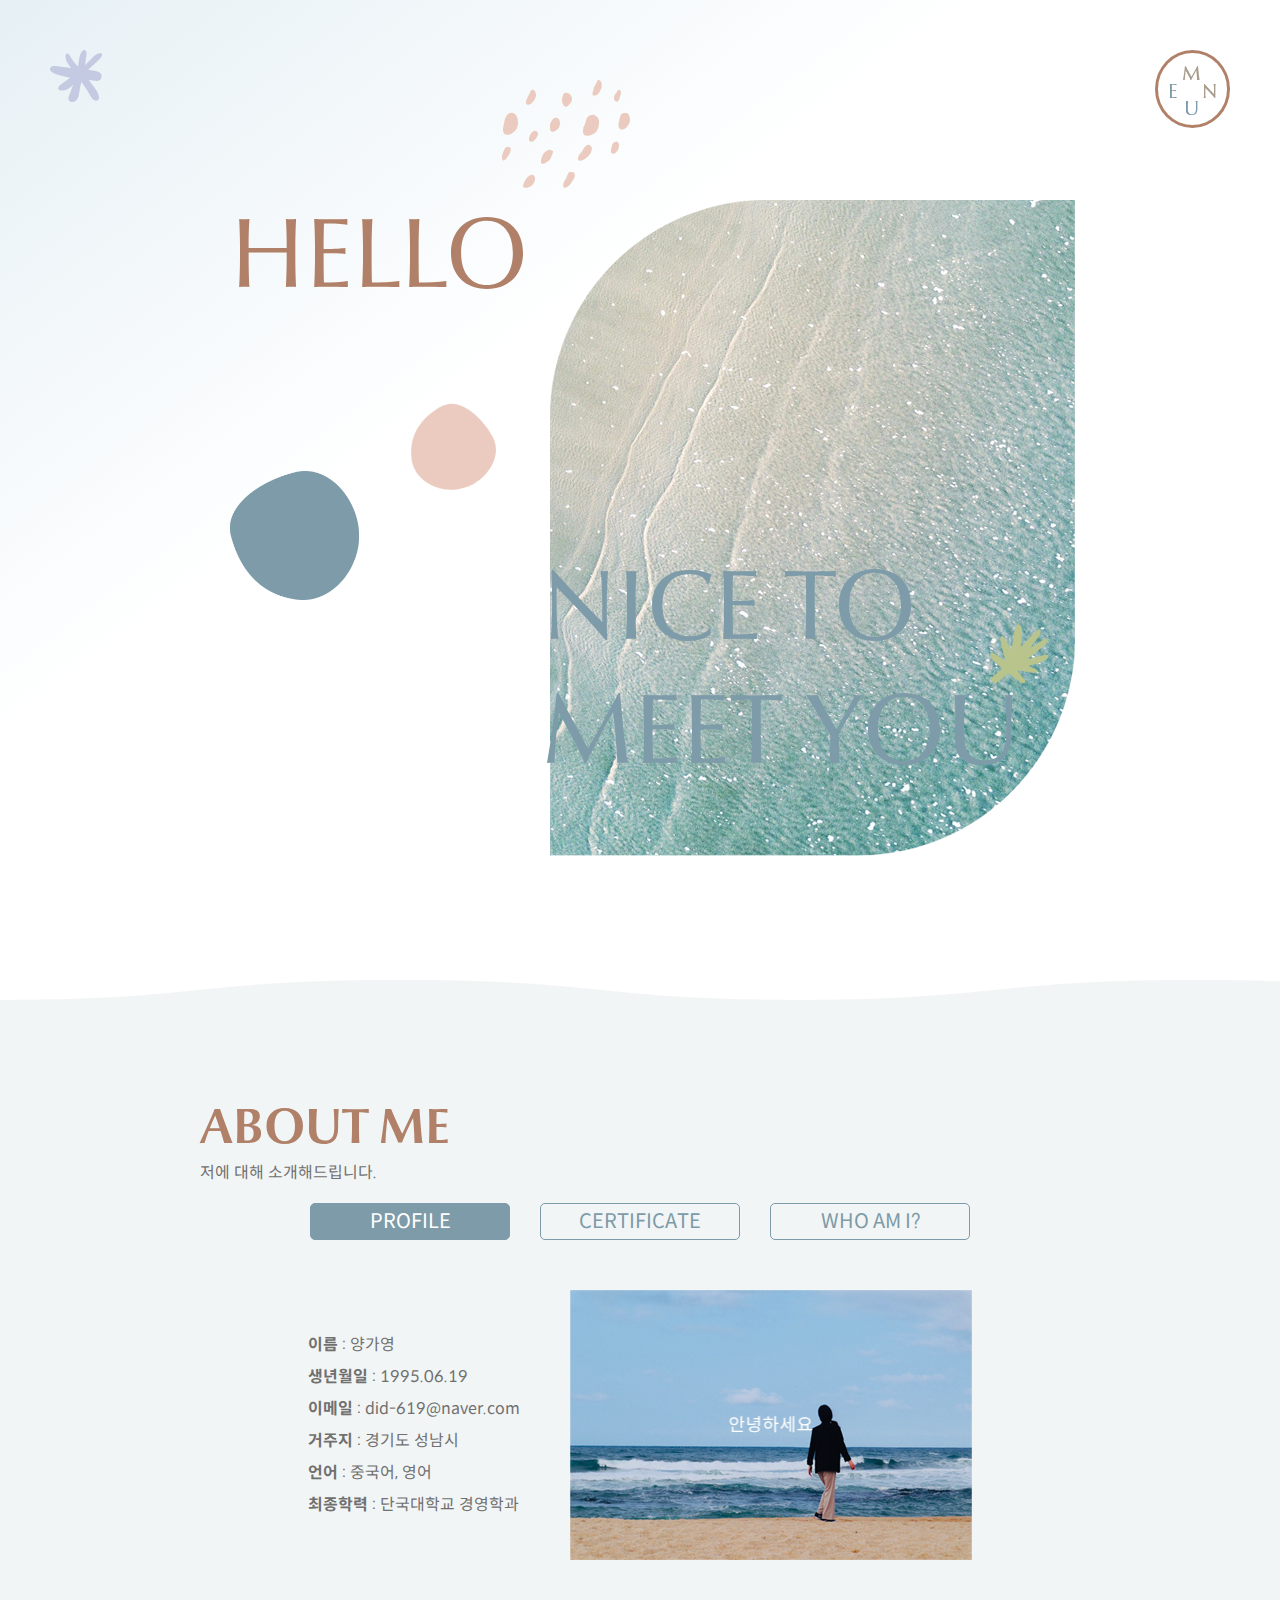
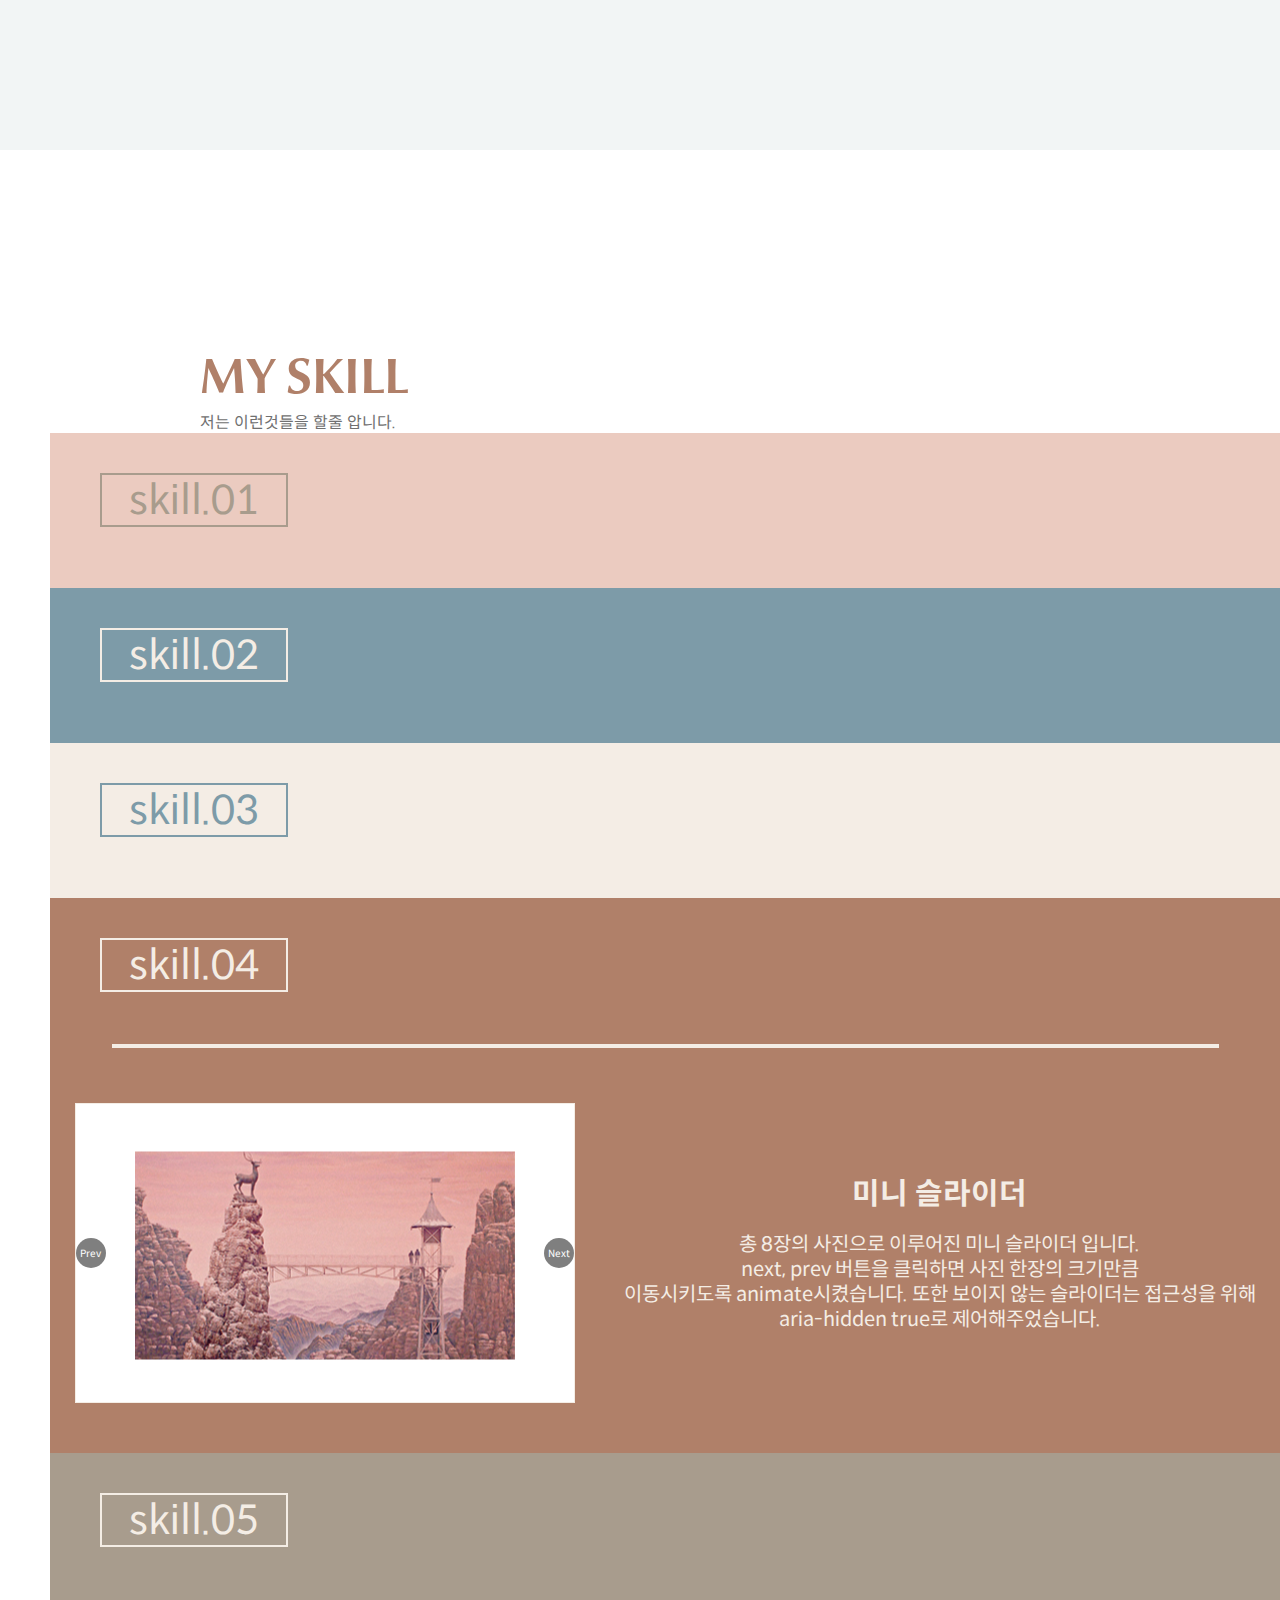
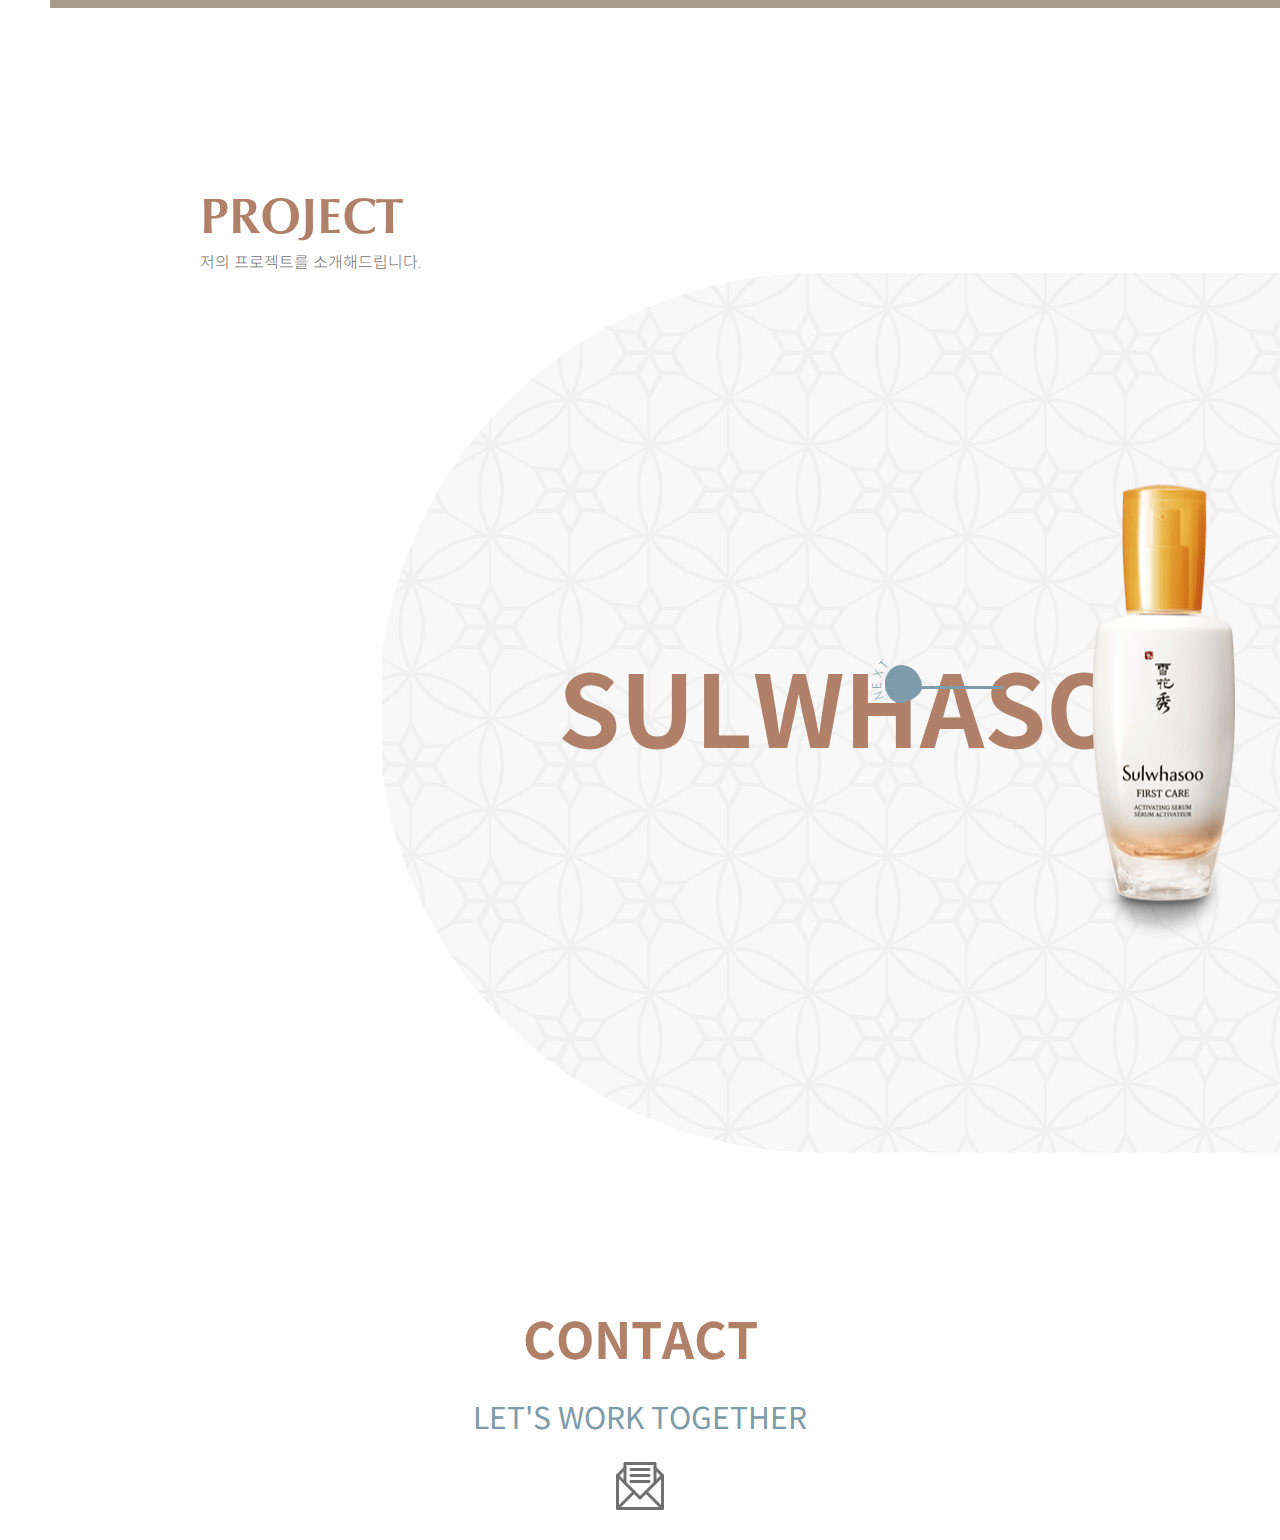
==== commit 9a5dafd9: "발표전 수정5" ====
--- a/index.html
+++ b/index.html
@@ -22,12 +22,12 @@
   <div id="wrap">
     <header id="header">
       <div class="util">
-        <h1 class="logo"><a href="index.html"><img src="images/cnt1/logo.png" alt=""></a></h1>
+        <h1 class="logo"><a href="index.html"><img src="images/cnt1/logo.png" alt="홈버튼"></a></h1>
         <a class="btn last" href=""></a>
       </div>
 
       <nav class="gnb">
-        <h1 class="blind">주메뉴</h1>
+        <h2 class="blind">주메뉴</h2>
         <ul>
           <li><a href="#cnt2" class="first">1<span>ABOUT ME</span></a></li>
           <li><a href="#cnt3">2<span>SKILL</span></a></li>
@@ -38,6 +38,7 @@
       <div class="gnb_bg"></div>
     </header>
     <section id="cnt1">
+      <h2 class="blind">About me</h2>
       <div class="bg_img"></div>
       <div class="txt">Hello</div>
       <div class="txt">Nice to <br> meet you</div>
@@ -123,14 +124,13 @@
             <div role="tabpanel" aria-labelledby="tab3" id="tabpanel3" class="tabpanel">
             <div id="who">
               <div class="fade">
-                <p class="fade_up">성장하는</p>
-                <p class="fade_up delay-6">소통을 잘하는</p>
-                <p class="fade_up delay-9">웹표준을 준수하는</p>
+                <p class="fade_up delay-6">성장하는</p>
+                <p class="fade_up delay-12">소통을 잘하는</p>
+                <p class="fade_up delay-15">웹표준을 준수하는</p>
               </div>
               <div>
                 <span class="move">웹퍼블리셔가 되겠습니다.</span>
               </div>
-              
             </div>
             </div>
           </div>
@@ -147,11 +147,11 @@
         <h2>MY SKILL</h2>
         <p>저는 이런것들을 할줄 압니다.</p>
       </div>
-      <div class="accordion" id="skill">
+      <div class="accordion">
         <h3 class="title">
           <button type="button" aria-controls="acdnPanel1" id="acdnHeader1" class="first header">
-            <div><span>skill.01</span></div>
-            <div class="bdline"></div>
+            <span>skill.01</span>
+            <span class="bdline"></span>
           </button>
         </h3>
         <div role="region" aria-labelledby="acdnHeader1" id="acdnPanel1" class="panel">
@@ -169,8 +169,8 @@
         </div>
         <h3 class="title">
           <button type="button" aria-controls="acdnPanel2" id="acdnHeader2" class="header">
-            <div><span>skill.02</span></div>
-            <div class="bdline"></div>
+            <span>skill.02</span>
+            <span class="bdline"></span>
           </button>
         </h3>
         <div role="region" aria-labelledby="acdnHeader2" id="acdnPanel2" class="panel">
@@ -192,8 +192,8 @@
         </div>
         <h3 class="title">
           <button type="button" aria-controls="acdnPanel3" id="acdnHeader3" class="header">
-            <div><span>skill.03</span></div>
-            <div class="bdline"></div>
+            <span>skill.03</span>
+            <span class="bdline"></span>
           </button>
         </h3>
         <div role="region" aria-labelledby="acdnHeader3" id="acdnPanel3" class="panel">
@@ -204,9 +204,9 @@
                    <li role="tab" aria-controls="tabpanel5" id="tab5" class="tab">오시는길</li>
                    <li role="tab" aria-controls="tabpanel6" id="tab6" class="tab last">CI,BI</li>
                  </ul>
-                 <div role="tabpanel" aria-labelledby="tab4" id="tabpanel4"class="tabpanel">탭상세내용1</div>
-                 <div role="tabpanel" aria-labelledby="tab5" id="tabpanel5"class="tabpanel">탭상세내용2</div>
-                 <div role="tabpanel" aria-labelledby="tab6" id="tabpanel6"class="tabpanel">탭상세내용3</div>
+                 <div role="tabpanel" aria-labelledby="tab4" id="tabpanel4" class="tabpanel">탭상세내용1</div>
+                 <div role="tabpanel" aria-labelledby="tab5" id="tabpanel5" class="tabpanel">탭상세내용2</div>
+                 <div role="tabpanel" aria-labelledby="tab6" id="tabpanel6" class="tabpanel">탭상세내용3</div>
              </div>
           </div>
           <div class="about">
@@ -217,8 +217,8 @@
         </div>
         <h3 class="title">
           <button type="button" aria-controls="acdnPanel4" id="acdnHeader4" class="header">
-            <div><span>skill.04</span></div>
-            <div class="bdline"></div>
+            <span>skill.04</span>
+            <span class="bdline"></span>
           </button>
         </h3>
         <div role="region" aria-labelledby="acdnHeader4" id="acdnPanel4" class="panel">
@@ -250,8 +250,8 @@
         </div>
         <h3 class="title">
           <button type="button" aria-controls="acdnPanel5" id="acdnHeader5" class="header first">
-            <div><span>skill.05</span></div>
-            <div class="bdline"></div>
+            <span>skill.05</span>
+            <span class="bdline"></span>
           </button>
         </h3>
         <div role="region" aria-labelledby="acdnHeader5" id="acdnPanel5" class="panel">
--- a/css/common.css
+++ b/css/common.css
@@ -103,10 +103,14 @@
 
 .fade .fade_up, .fade .fade_down, .fade .fade_right, .fade .fade_left {
   opacity: 0;
-  -webkit-transition: all 1s;
-  -moz-transition: all 1s;
-  -o-transition: all 1s;
-  transition: all 1s; }
+  -webkit-transition: opacity 1s;
+  -moz-transition: opacity 1s;
+  -o-transition: opacity 1s;
+  transition: opacity 1s;
+  -webkit-transition: transform 1s;
+  -moz-transition: transform 1s;
+  -o-transition: transform 1s;
+  transition: transform 1s; }
 
 .fade .fade_up {
   transform: translate(0, 100px); }
@@ -129,6 +133,12 @@
 
 .delay-9 {
   transition-delay: 0.9s !important; }
+
+.delay-12 {
+  transition-delay: 1.2s !important; }
+
+.delay-15 {
+  transition-delay: 1.5s !important; }
 
 #dim {
   background: rgba(0, 0, 0, 0.5);
--- a/css/index.css
+++ b/css/index.css
@@ -182,9 +182,9 @@
       #cnt2 #tabpanel1 .img_wrap .back {
         transform: rotateX(-180deg); }
       #cnt2 #tabpanel1 .img_wrap:hover .front, #cnt2 #tabpanel1 .img_wrap.flip .front {
-        transform: rotateY(180deg); }
+        transform: rotateX(180deg); }
       #cnt2 #tabpanel1 .img_wrap:hover .back, #cnt2 #tabpanel1 .img_wrap.flip .back {
-        transform: rotateY(0deg); }
+        transform: rotateX(0deg); }
       #cnt2 #tabpanel1 .img_wrap figcaption {
         -webkit-transform: translate(-50%, -50%);
         -moz-transform: translate(-50%, -50%);
@@ -311,8 +311,11 @@
       #cnt2 #tabpanel3 #who div:first-child p {
         color: #B08069; }
     #cnt2 #tabpanel3 #who span {
+      -webkit-transform: translateY(-50%);
+      -moz-transform: translateY(-50%);
+      transform: translateY(-50%);
       position: absolute;
-      top: 0;
+      top: 50%;
       left: 50%; }
 
 #cnt3 {
@@ -350,7 +353,9 @@
       #cnt3 .accordion .header span {
         font-size: 40px;
         border: 2px solid #F4EDE5;
-        padding: 0 27px; }
+        padding: 0 27px;
+        display: inline-block;
+        margin: 40px 0 40px 50px; }
       #cnt3 .accordion .header div:first-child {
         margin: 39px 0 37px 50px; }
       #cnt3 .accordion .header .bdline {
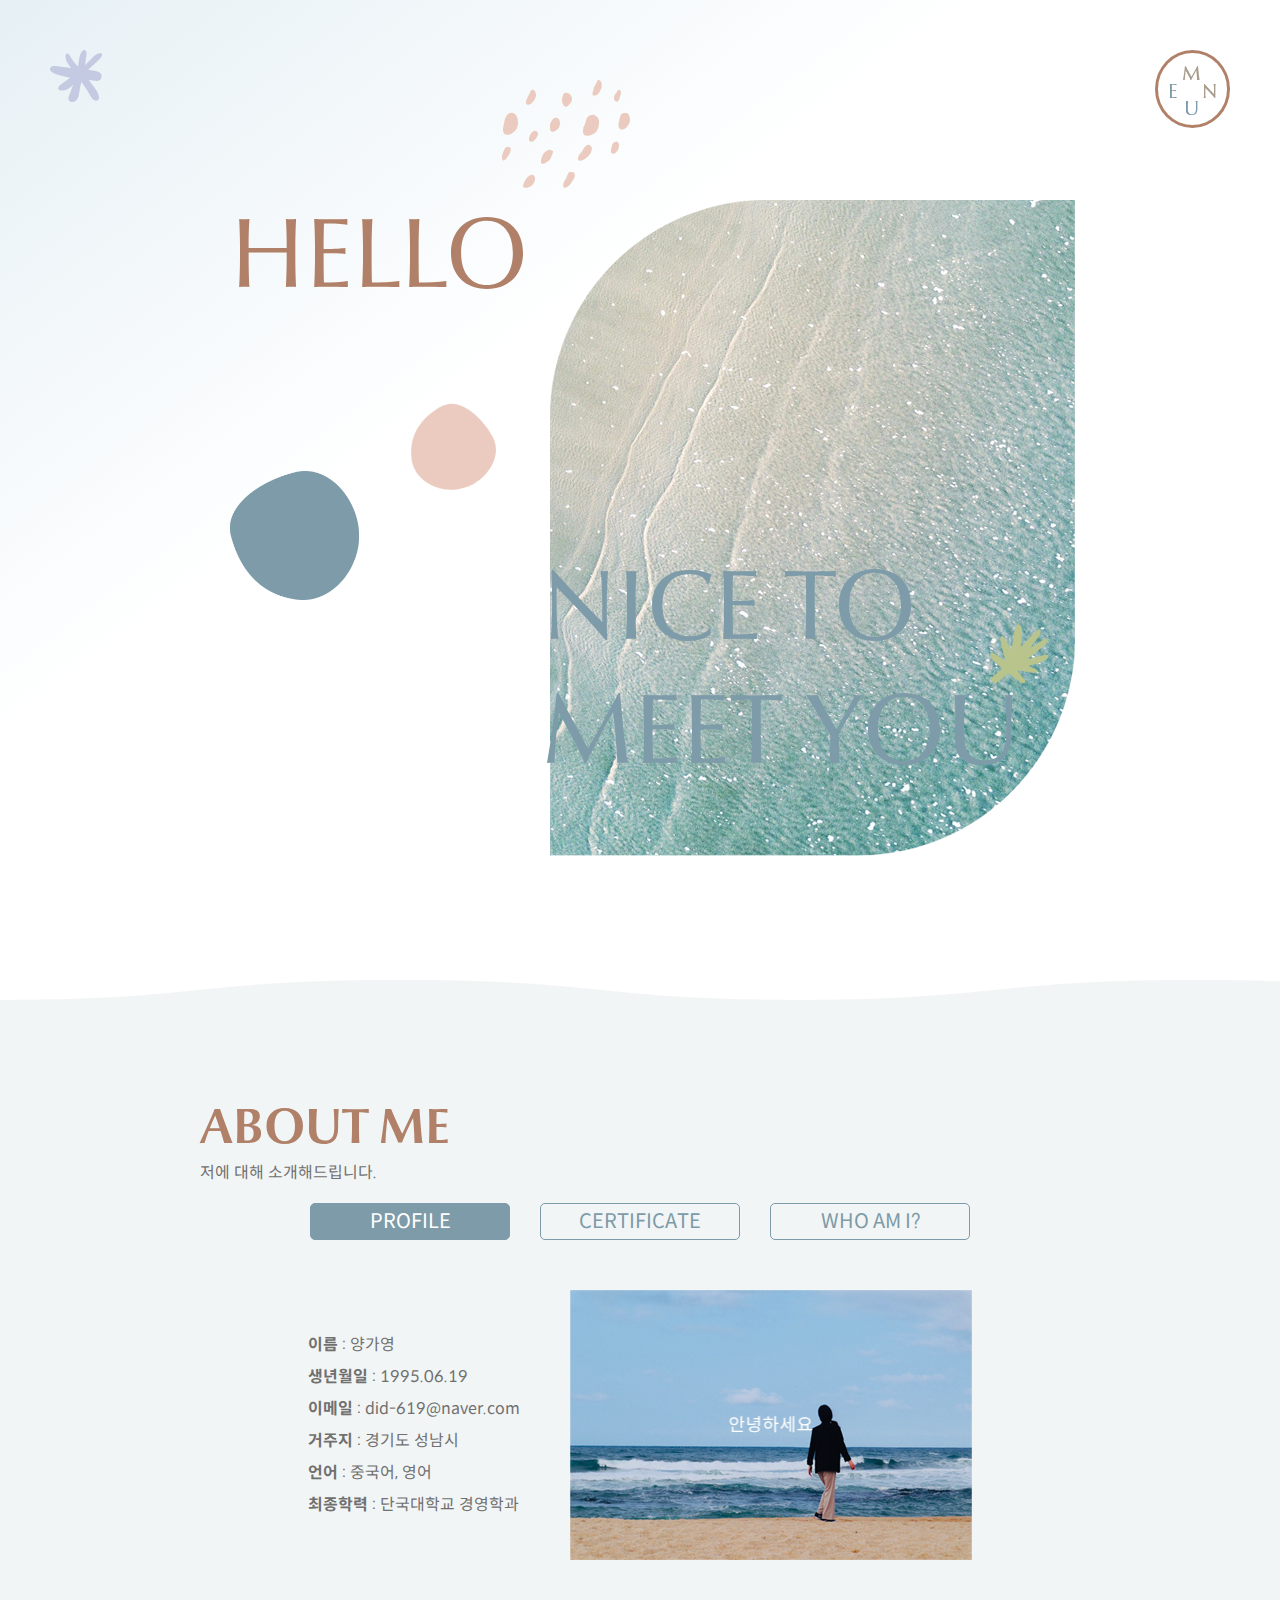
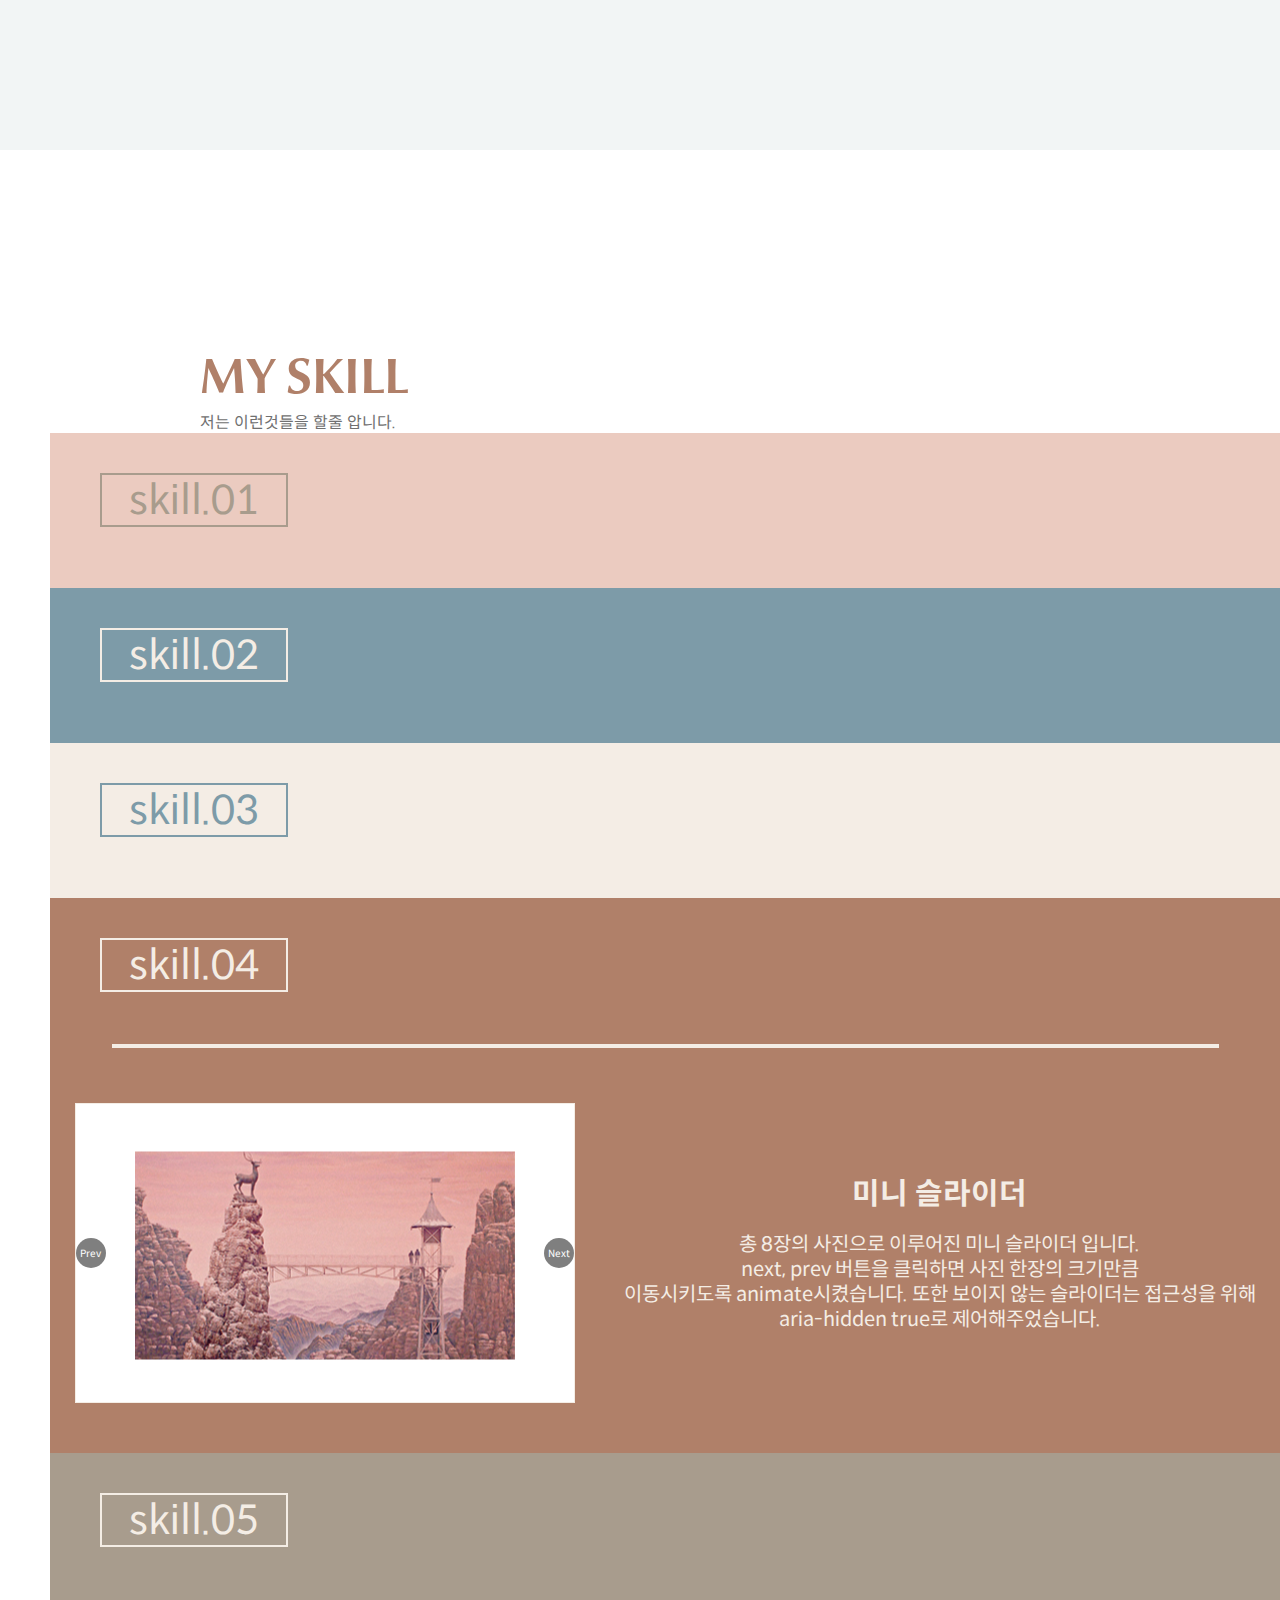
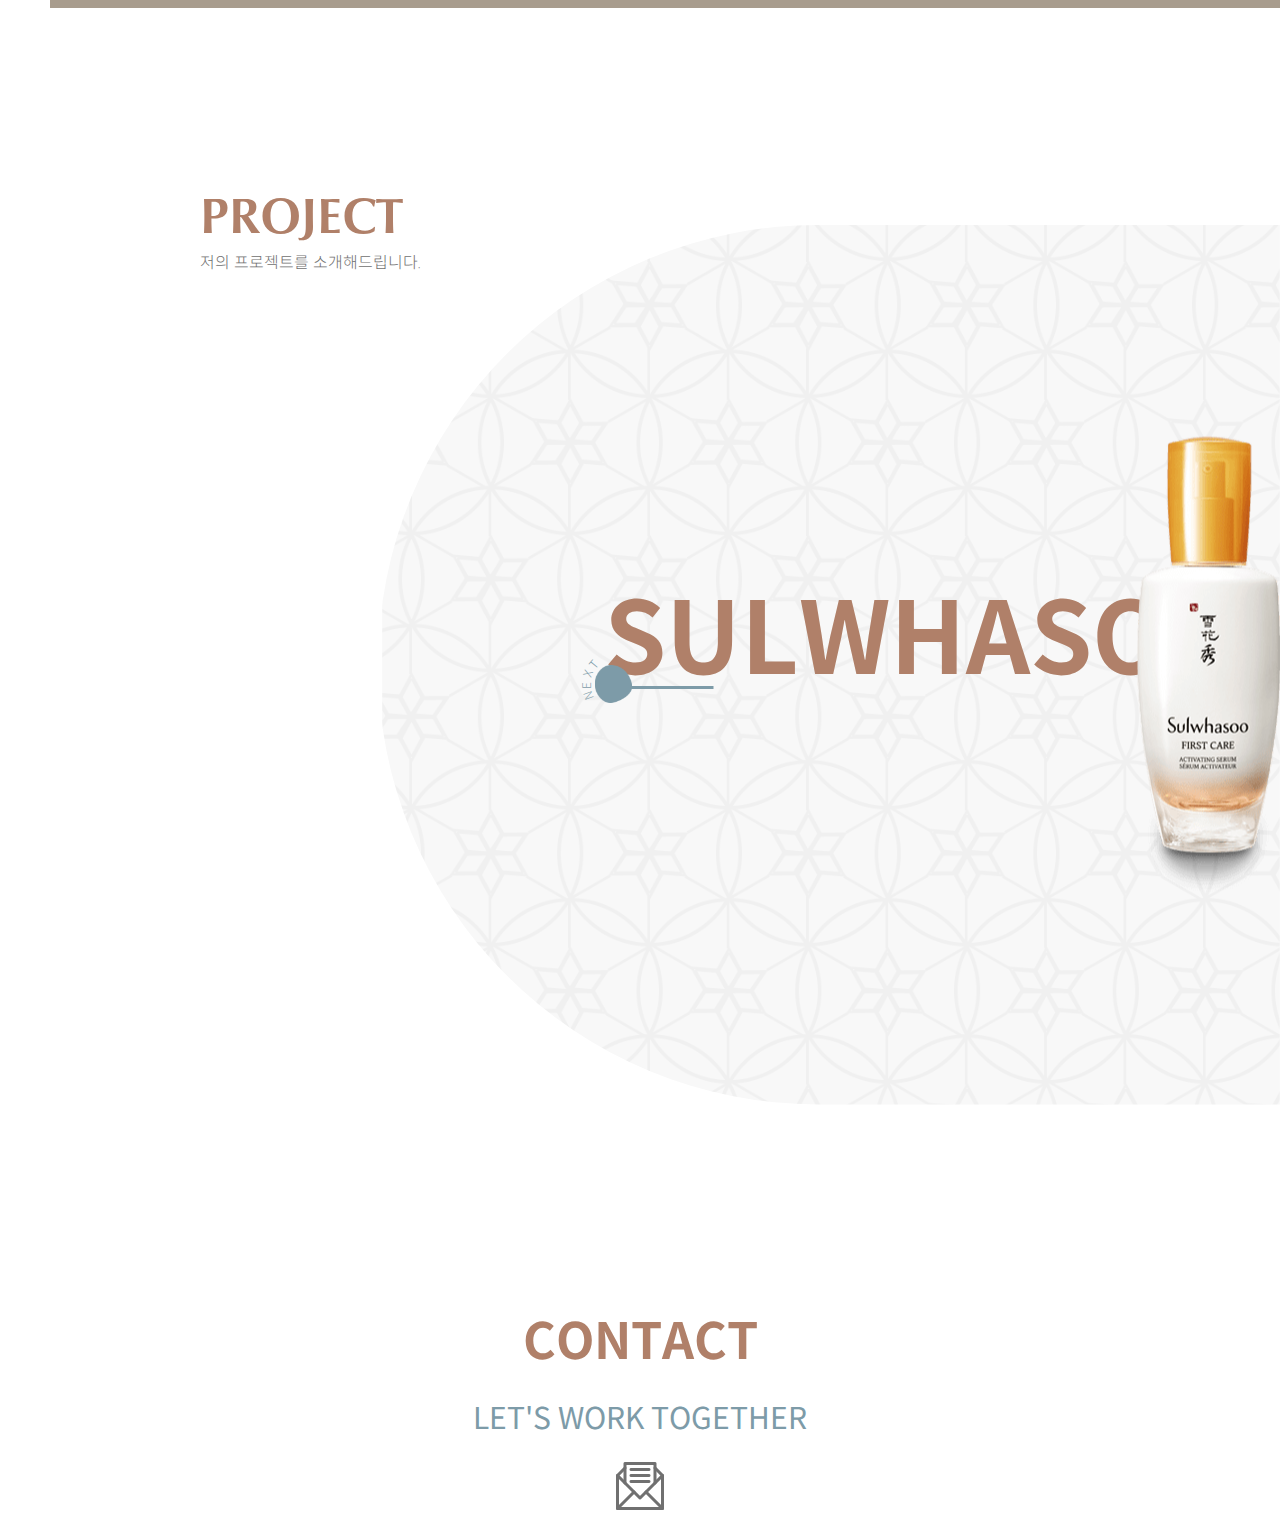
==== commit c328eec3: "면접ㅈ전" ====
--- a/index.html
+++ b/index.html
@@ -134,11 +134,7 @@
             </div>
             </div>
           </div>
-          
-          
-          </div>
-
-        
+          </div>
       </div>
     </section>
 
@@ -303,10 +299,10 @@
         <div class="bg">
           <a class="clickm" href="sub/project.html">
             <div class="bg_img">
-            <div class="txt">
-              <h4>SULWHASOO</h4>
-            </div>
-              <img src="images/cnt4/yoonjo.png" alt="">
+              <div class="txt">
+               <h4>SULWHASOO</h4>
+              </div>
+              <img src="images/cnt4/yoonjo.png" alt="" class="product">
             </div>
           </a>
           <div class="next">
@@ -329,7 +325,7 @@
               <div class="txt">
                 <h4>NESPRESSO</h4>
               </div>
-              <img src="images/cnt4/LattissimaOneSilky.png" alt="">
+              <img src="images/cnt4/LattissimaOneSilky.png" alt="" class="product">
             </div>
           </a>
           <div class="prev">
--- a/css/index.css
+++ b/css/index.css
@@ -311,12 +311,8 @@
       #cnt2 #tabpanel3 #who div:first-child p {
         color: #B08069; }
     #cnt2 #tabpanel3 #who span {
-      -webkit-transform: translateY(-50%);
-      -moz-transform: translateY(-50%);
-      transform: translateY(-50%);
-      position: absolute;
-      top: 50%;
-      left: 50%; }
+      display: block;
+      height: 216px; }
 
 #cnt3 {
   height: 160vh; }
@@ -415,71 +411,71 @@
   position: relative;
   height: 150vh;
   font-weight: 300; }
-  #cnt4 .bg {
-    width: 100%;
-    height: 100%; }
-    #cnt4 .bg .bg_img {
-      position: relative;
-      float: right;
-      width: 902px;
-      height: 880px; }
-      #cnt4 .bg .bg_img .txt, #cnt4 .bg .bg_img img {
-        -webkit-transform: translateY(-50%);
-        -moz-transform: translateY(-50%);
-        transform: translateY(-50%);
-        position: absolute;
-        top: 50%; }
-      #cnt4 .bg .bg_img .txt {
-        left: 20%;
-        text-align: center; }
-        #cnt4 .bg .bg_img .txt h4 {
-          font-size: 100px; }
-      #cnt4 .bg .bg_img img {
-        right: 5%; }
-    #cnt4 .bg .next, #cnt4 .bg .prev {
+  #cnt4 .bg_img {
+    -webkit-transform: translateY(-50%);
+    -moz-transform: translateY(-50%);
+    transform: translateY(-50%);
+    position: relative;
+    position: absolute;
+    top: 50%;
+    right: 0;
+    width: 902px;
+    height: 880px; }
+    #cnt4 .bg_img .txt {
+      position: absolute;
+      top: 40%;
+      left: 25%;
+      font-size: 100px; }
+    #cnt4 .bg_img img {
+      -webkit-transform: translateY(-50%);
+      -moz-transform: translateY(-50%);
+      transform: translateY(-50%);
       position: absolute;
       top: 50%;
-      left: 885px;
-      cursor: pointer; }
-      #cnt4 .bg .next .next_text, #cnt4 .bg .next .prev_text, #cnt4 .bg .prev .next_text, #cnt4 .bg .prev .prev_text {
-        font-size: 12px; }
-        #cnt4 .bg .next .next_text span, #cnt4 .bg .next .prev_text span, #cnt4 .bg .prev .next_text span, #cnt4 .bg .prev .prev_text span {
-          position: absolute;
-          top: -20px;
-          left: 20px;
-          height: 80px;
-          transition: transform 0.5s; }
-          #cnt4 .bg .next .next_text span:nth-child(1), #cnt4 .bg .next .prev_text span:nth-child(1), #cnt4 .bg .prev .next_text span:nth-child(1), #cnt4 .bg .prev .prev_text span:nth-child(1) {
-            transform: rotate(-110deg); }
-          #cnt4 .bg .next .next_text span:nth-child(2), #cnt4 .bg .next .prev_text span:nth-child(2), #cnt4 .bg .prev .next_text span:nth-child(2), #cnt4 .bg .prev .prev_text span:nth-child(2) {
-            transform: rotate(-90deg); }
-          #cnt4 .bg .next .next_text span:nth-child(3), #cnt4 .bg .next .prev_text span:nth-child(3), #cnt4 .bg .prev .next_text span:nth-child(3), #cnt4 .bg .prev .prev_text span:nth-child(3) {
-            transform: rotate(-430deg); }
-          #cnt4 .bg .next .next_text span:nth-child(4), #cnt4 .bg .next .prev_text span:nth-child(4), #cnt4 .bg .prev .next_text span:nth-child(4), #cnt4 .bg .prev .prev_text span:nth-child(4) {
-            transform: rotate(-410deg); }
-        #cnt4 .bg .next .next_text:hover span:nth-child(1), #cnt4 .bg .next .prev_text:hover span:nth-child(1), #cnt4 .bg .prev .next_text:hover span:nth-child(1), #cnt4 .bg .prev .prev_text:hover span:nth-child(1) {
-          transform: rotate(-130deg); }
-        #cnt4 .bg .next .next_text:hover span:nth-child(2), #cnt4 .bg .next .prev_text:hover span:nth-child(2), #cnt4 .bg .prev .next_text:hover span:nth-child(2), #cnt4 .bg .prev .prev_text:hover span:nth-child(2) {
-          transform: rotate(-98deg); }
-        #cnt4 .bg .next .next_text:hover span:nth-child(3), #cnt4 .bg .next .prev_text:hover span:nth-child(3), #cnt4 .bg .prev .next_text:hover span:nth-child(3), #cnt4 .bg .prev .prev_text:hover span:nth-child(3) {
-          transform: rotate(-423deg); }
-        #cnt4 .bg .next .next_text:hover span:nth-child(4), #cnt4 .bg .next .prev_text:hover span:nth-child(4), #cnt4 .bg .prev .next_text:hover span:nth-child(4), #cnt4 .bg .prev .prev_text:hover span:nth-child(4) {
-          transform: rotate(-390deg); }
-  #cnt4 .project1 .bg_img {
-    background-image: url(../images/cnt4/sulwhasoo_bg.png); }
-    #cnt4 .project1 .bg_img h4 {
-      color: #B08069; }
-  #cnt4 .project1 .next_text {
-    color: #7D9BA8; }
-  #cnt4 .project2 {
-    visibility: hidden;
-    overflow: hidden;
-    max-height: 0; }
-    #cnt4 .project2 .bg_img {
-      background-image: url(../images/cnt4/nespresoo_bg.png); }
-      #cnt4 .project2 .bg_img h4 {
-        color: #7D9BA8; }
-    #cnt4 .project2 .prev_text {
-      color: #B08069; }
+      right: 0; }
+
+.project1 .bg_img {
+  background: url(../images/cnt4/sulwhasoo_bg.png); }
+.project1 .txt {
+  color: #B08069; }
+.project1 span {
+  color: #7D9BA8; }
+
+.project2 .bg_img {
+  background: url(../images/cnt4/sulwhasoo_bg.png); }
+.project2 .txt {
+  color: #7D9BA8; }
+.project2 span {
+  color: #B08069; }
+
+.next, .prev {
+  position: absolute;
+  top: 50%;
+  left: 46.5%;
+  cursor: pointer; }
+  .next .next_text, .next .prev_text, .prev .next_text, .prev .prev_text {
+    font-size: 12px; }
+    .next .next_text span, .next .prev_text span, .prev .next_text span, .prev .prev_text span {
+      position: absolute;
+      top: -20px;
+      left: 20px;
+      height: 80px;
+      transition: transform 0.5s; }
+      .next .next_text span:nth-child(1), .next .prev_text span:nth-child(1), .prev .next_text span:nth-child(1), .prev .prev_text span:nth-child(1) {
+        transform: rotate(-110deg); }
+      .next .next_text span:nth-child(2), .next .prev_text span:nth-child(2), .prev .next_text span:nth-child(2), .prev .prev_text span:nth-child(2) {
+        transform: rotate(-90deg); }
+      .next .next_text span:nth-child(3), .next .prev_text span:nth-child(3), .prev .next_text span:nth-child(3), .prev .prev_text span:nth-child(3) {
+        transform: rotate(-430deg); }
+      .next .next_text span:nth-child(4), .next .prev_text span:nth-child(4), .prev .next_text span:nth-child(4), .prev .prev_text span:nth-child(4) {
+        transform: rotate(-410deg); }
+    .next .next_text:hover span:nth-child(1), .next .prev_text:hover span:nth-child(1), .prev .next_text:hover span:nth-child(1), .prev .prev_text:hover span:nth-child(1) {
+      transform: rotate(-130deg); }
+    .next .next_text:hover span:nth-child(2), .next .prev_text:hover span:nth-child(2), .prev .next_text:hover span:nth-child(2), .prev .prev_text:hover span:nth-child(2) {
+      transform: rotate(-98deg); }
+    .next .next_text:hover span:nth-child(3), .next .prev_text:hover span:nth-child(3), .prev .next_text:hover span:nth-child(3), .prev .prev_text:hover span:nth-child(3) {
+      transform: rotate(-423deg); }
+    .next .next_text:hover span:nth-child(4), .next .prev_text:hover span:nth-child(4), .prev .next_text:hover span:nth-child(4), .prev .prev_text:hover span:nth-child(4) {
+      transform: rotate(-390deg); }
 
 /*# sourceMappingURL=index.css.map */
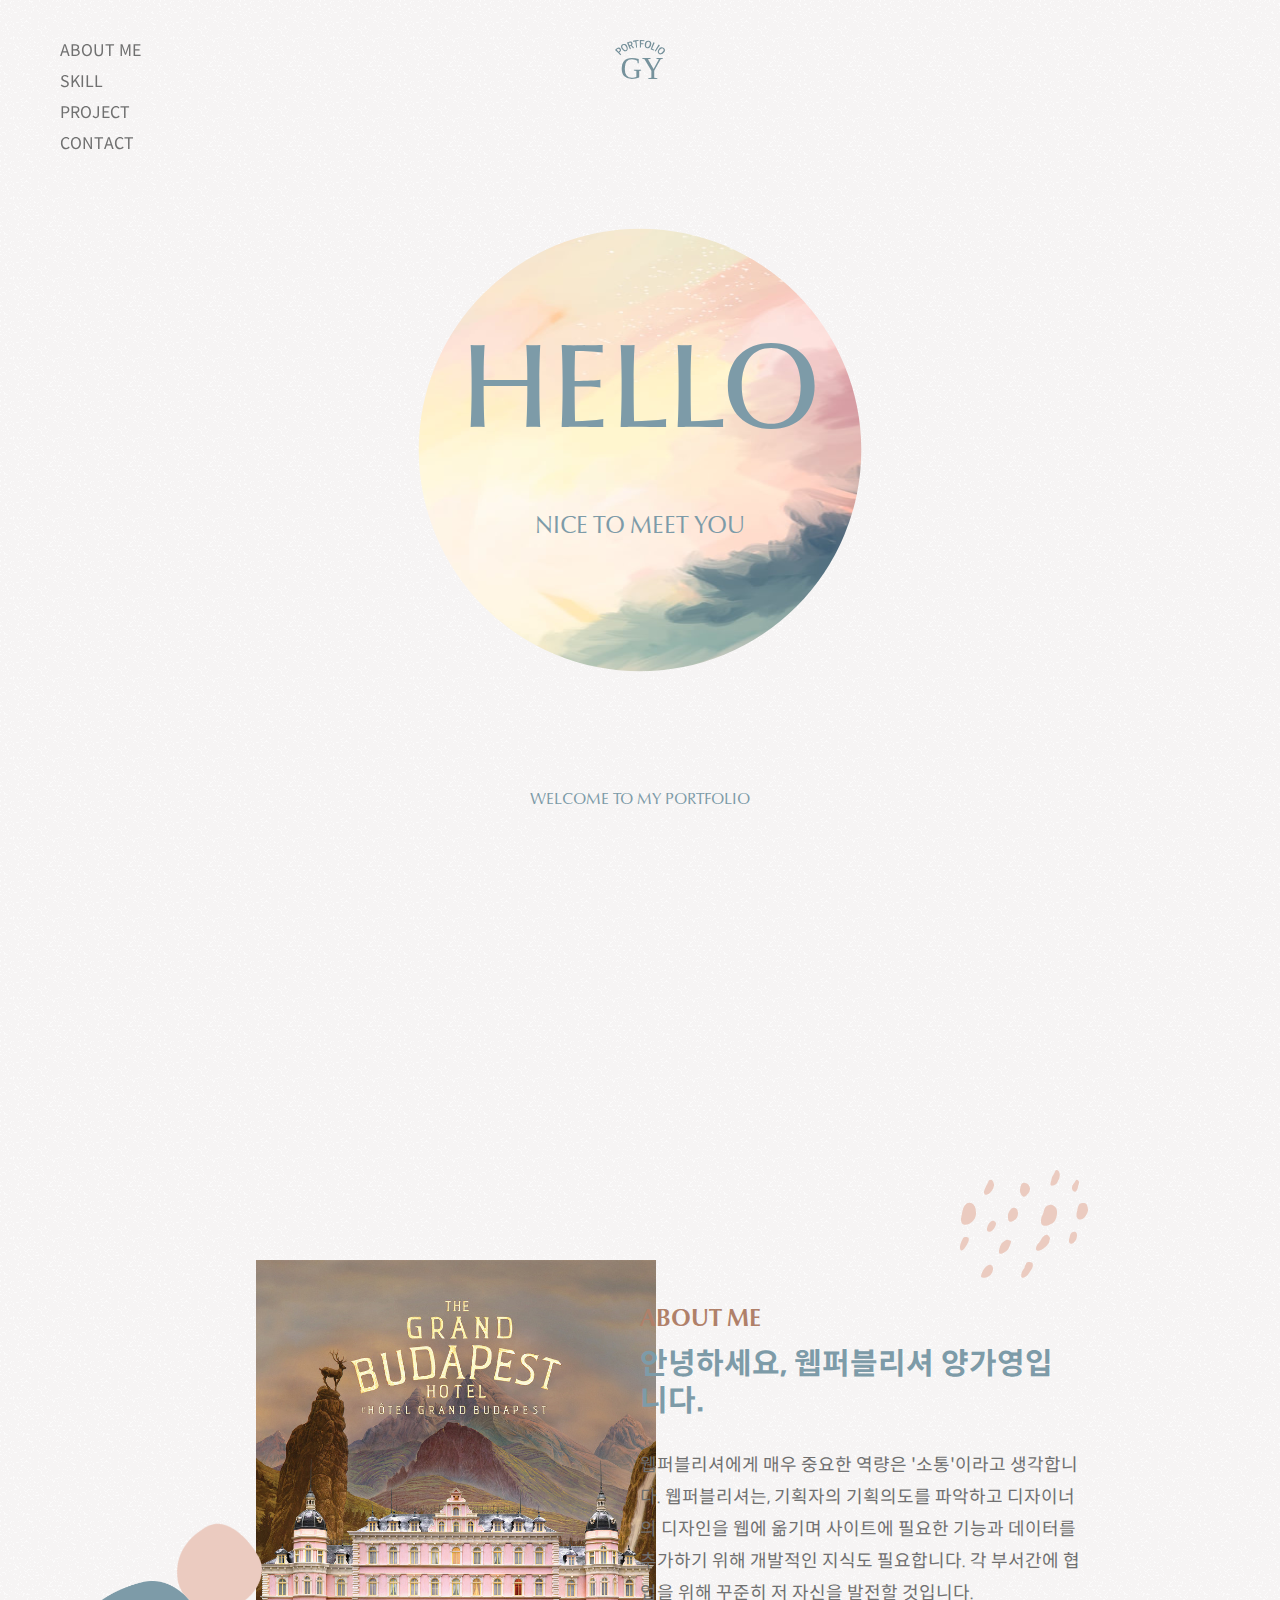
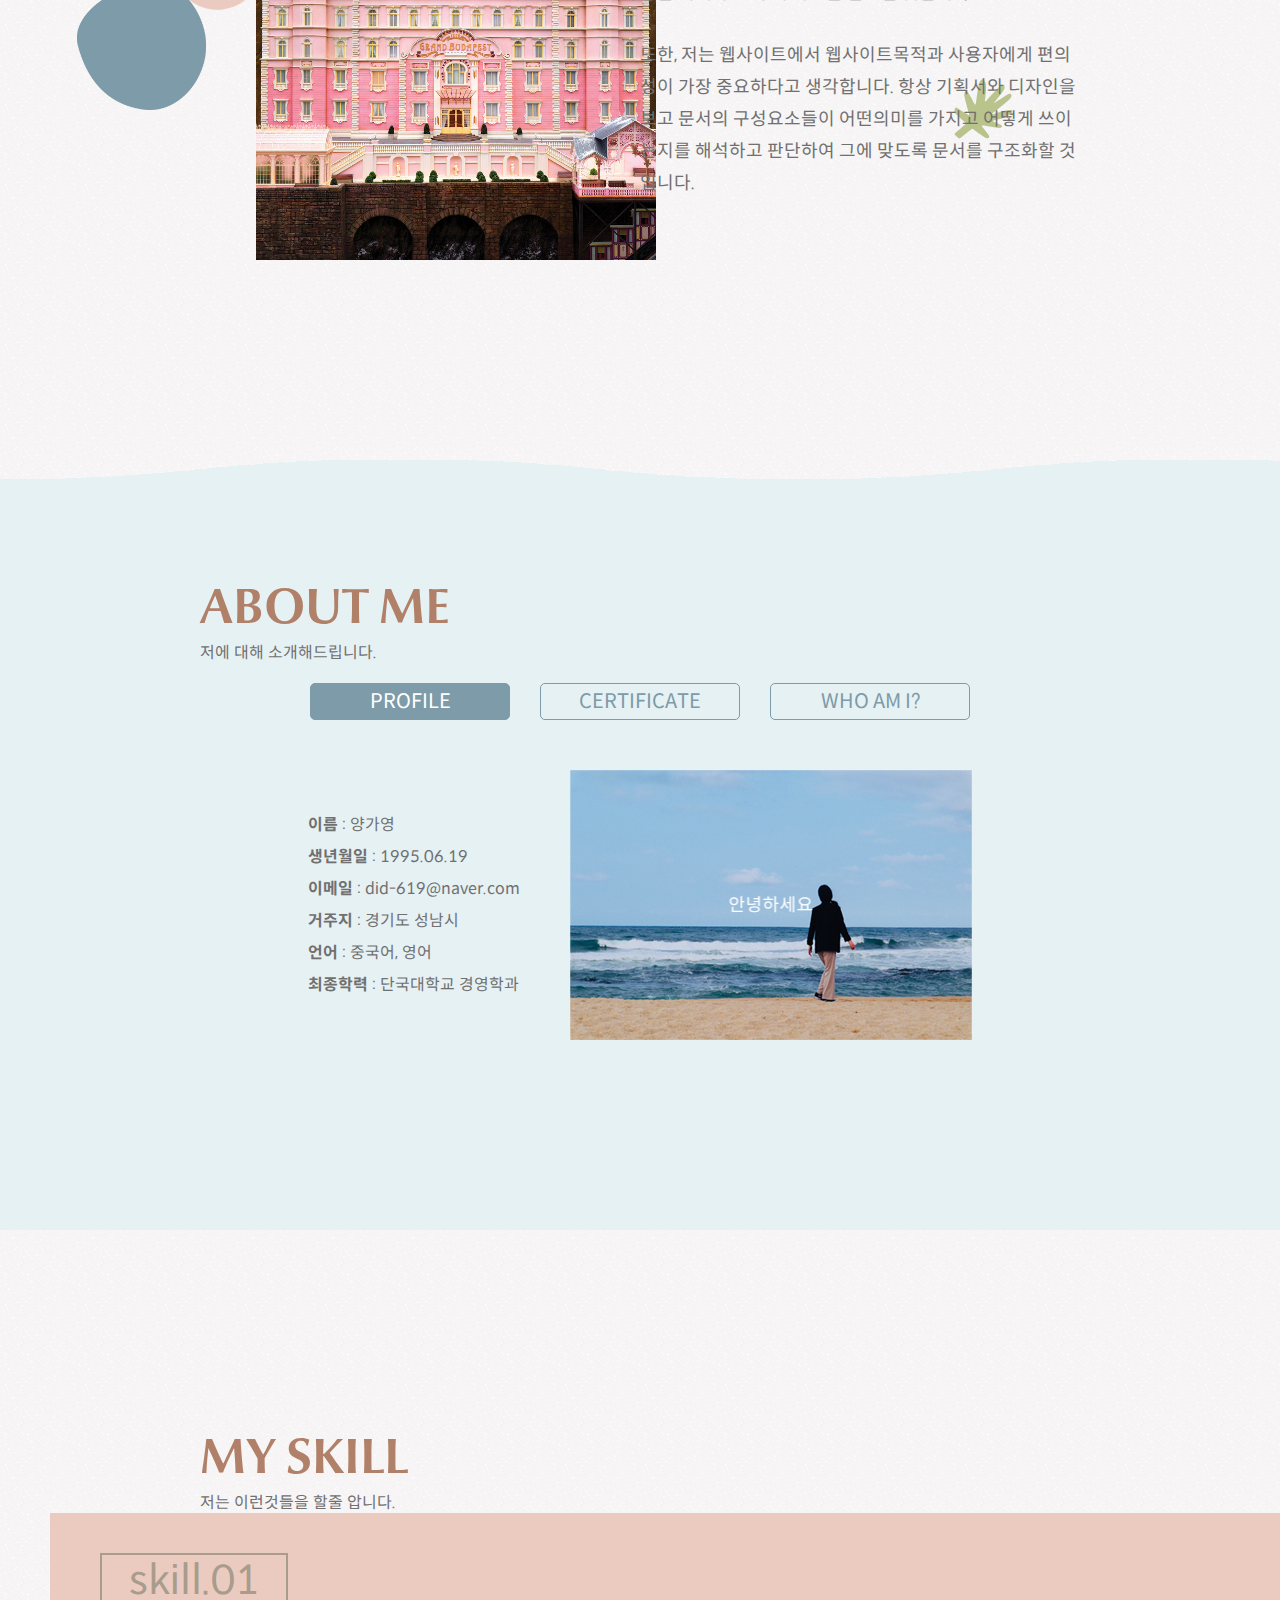
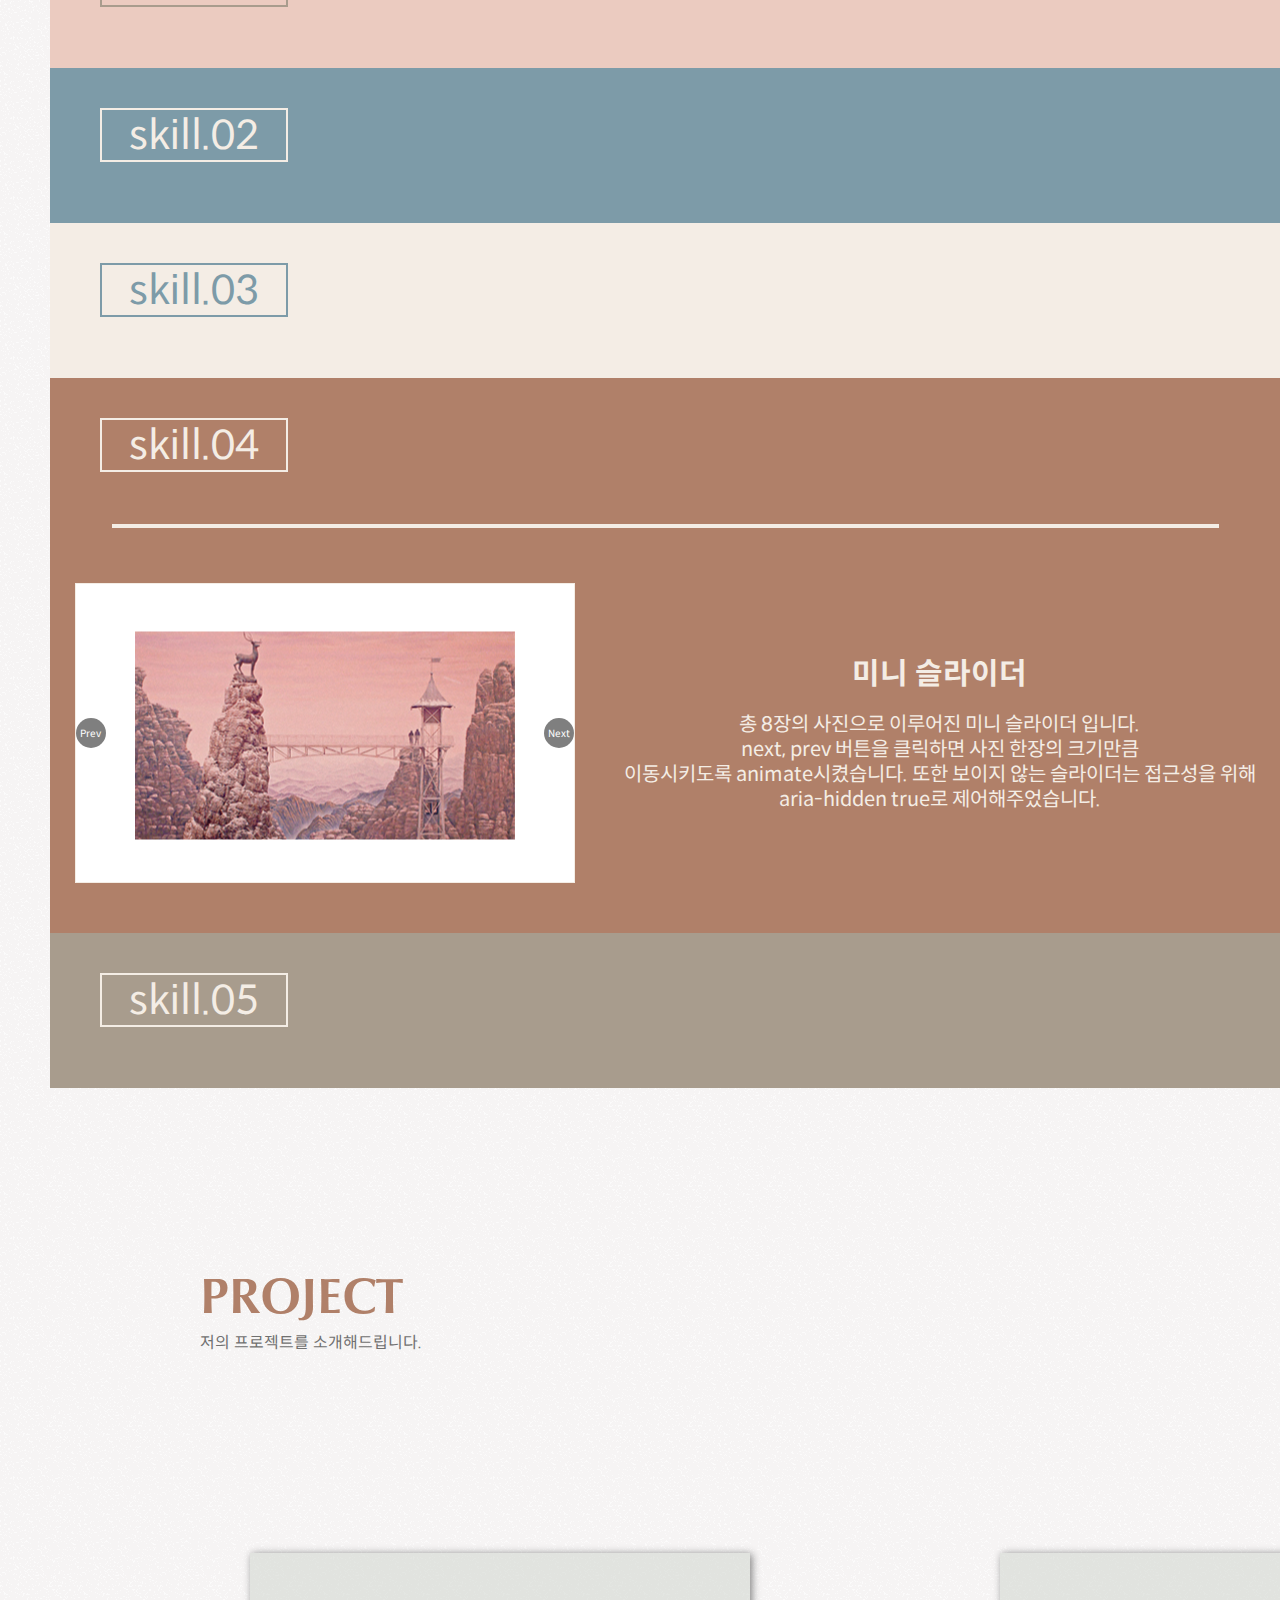
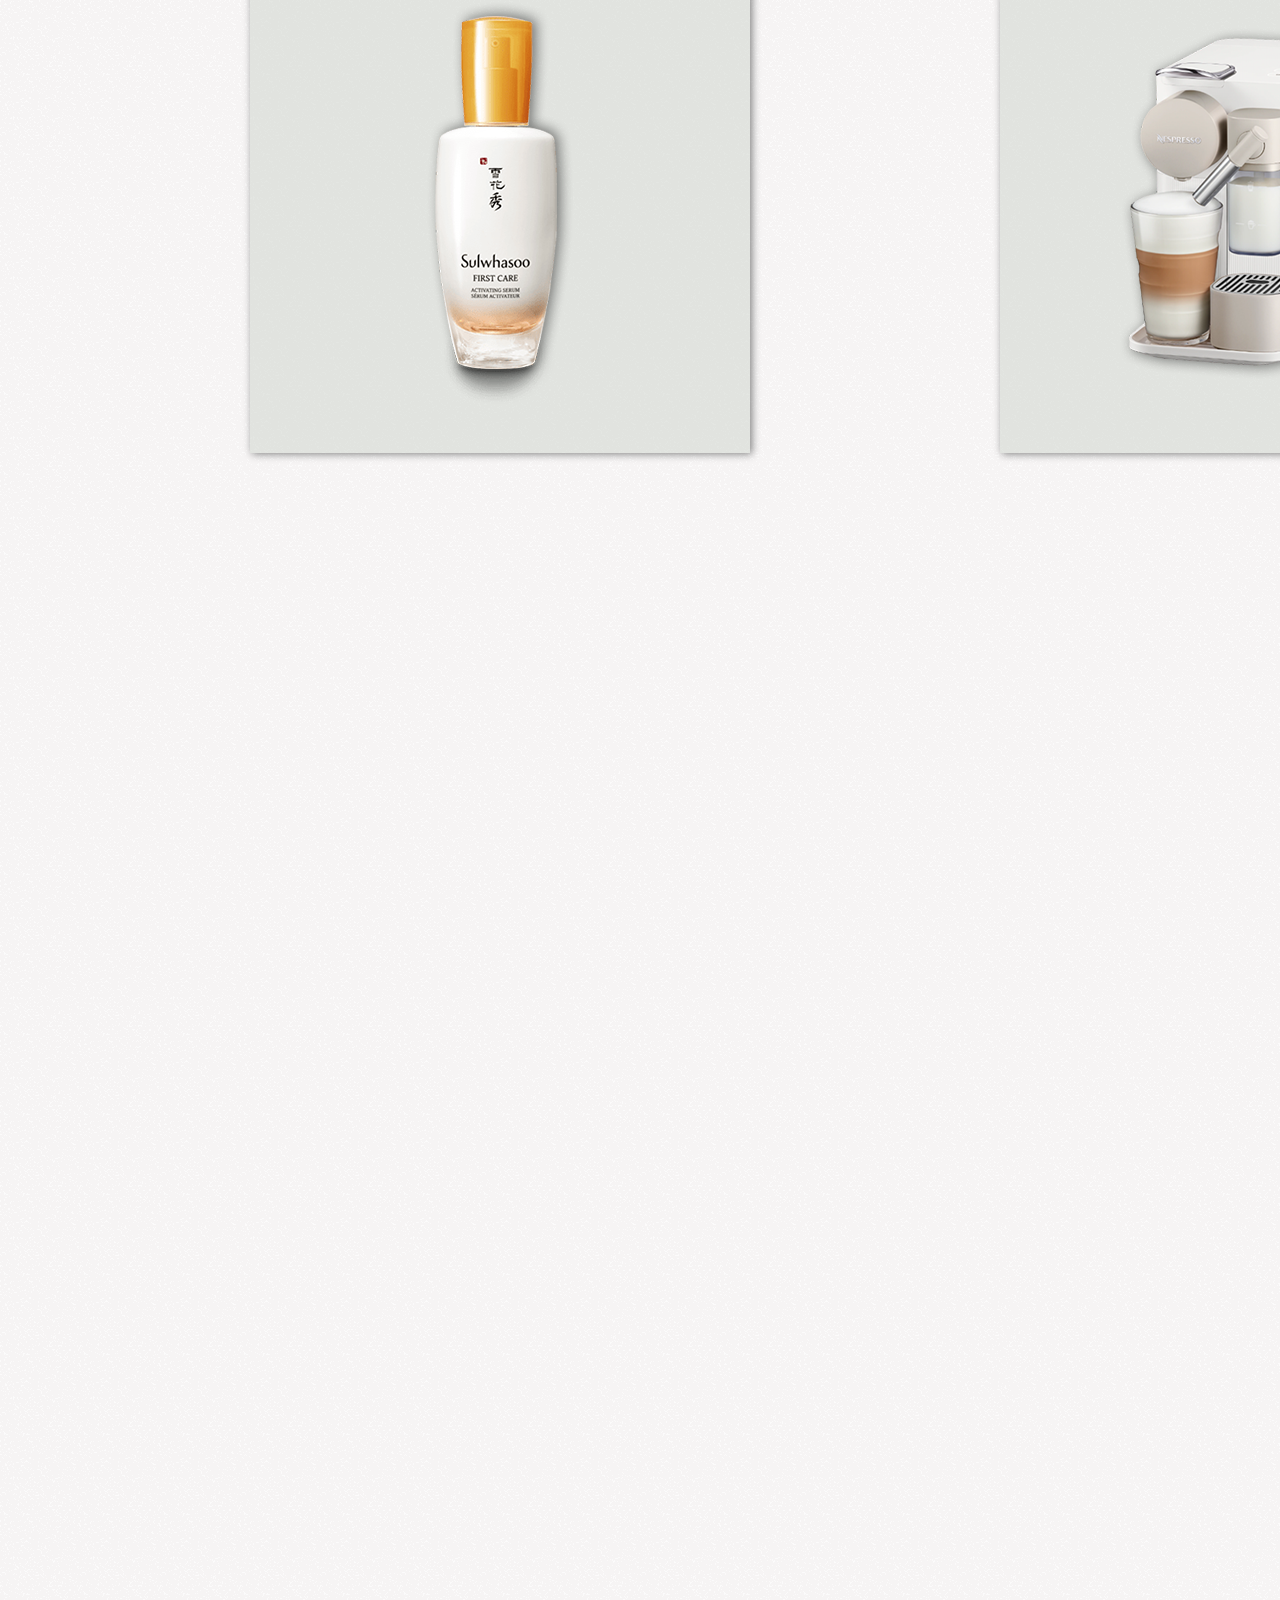
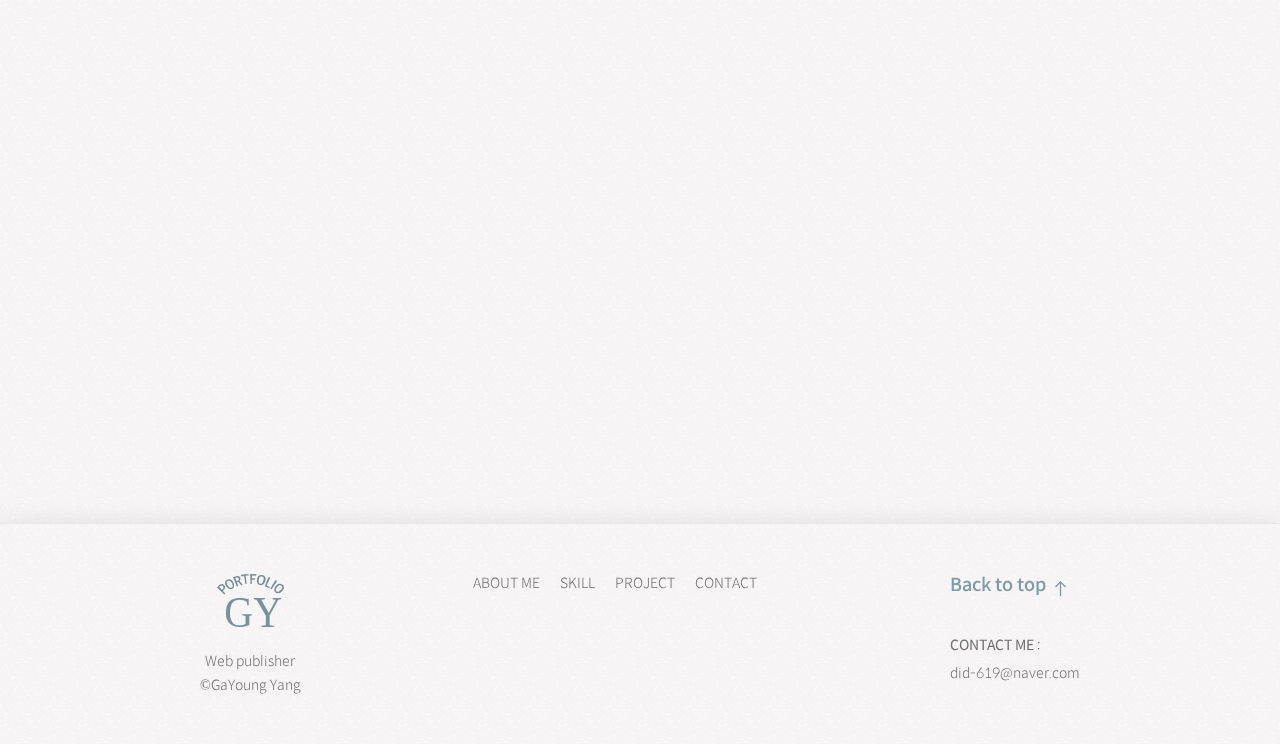
==== commit aec0fdd2: "전체적으로 스타일변경" ====
--- a/index.html
+++ b/index.html
@@ -12,7 +12,7 @@
   <link rel="stylesheet" href="css/index.css">
   <link rel="stylesheet" href="css/skill.css">
   <script src="js/jquery-1.12.4.min.js"></script>
-  <script src="js/common.js"></script>
+  <script src="js/gsap.min.js"></script>
   <script src="js/index.js"></script>
   <script src="js/skill.js"></script>
   
@@ -21,35 +21,67 @@
 <body>
   <div id="wrap">
     <header id="header">
-      <div class="util">
-        <h1 class="logo"><a href="index.html"><img src="images/cnt1/logo.png" alt="홈버튼"></a></h1>
-        <a class="btn last" href=""></a>
-      </div>
-
+      <h1 class="logo"><a href="index.html"><div><img src="images/cnt1/logo.svg" alt=""></a></h1>
       <nav class="gnb">
         <h2 class="blind">주메뉴</h2>
-        <ul>
-          <li><a href="#cnt2" class="first">1<span>ABOUT ME</span></a></li>
-          <li><a href="#cnt3">2<span>SKILL</span></a></li>
-          <li><a href="#cnt4">3<span>PROJECT</span></a></li>
-          <li><a href="#footer">4<span>CONTACT</span></a></li>
+        <ul class="on">
+          <li><a href="#cnt2-1">ABOUT ME</a></li>
+          <li><a href="#cnt3">SKILL</a></li>
+          <li><a href="#cnt4">PROJECT</a></li>
+          <li><a href="#footer">CONTACT</a></li>
         </ul>
       </nav>
-      <div class="gnb_bg"></div>
     </header>
     <section id="cnt1">
-      <h2 class="blind">About me</h2>
-      <div class="bg_img"></div>
-      <div class="txt">Hello</div>
-      <div class="txt">Nice to <br> meet you</div>
-      <div class="deco1 mouseM"></div>
-      <div class="deco2 mouseM"></div>
-      <div class="deco3 mouseM"></div>
-      <div class="deco4 mouseM"></div>
-    </section>
+      <h2 class="blind">양가영 포트폴리오</h2>
+      <div class="bg_img">
+        <img src="images/cnt1/BUDAPEST.jpg" alt="">
+      </div>
+      <div class="txt">
+        <div class="txt_wrap">
+          <p>HELLO</p>
+          <p>NICE TO MEET YOU</p>
+        </div>
+        <p class="txt_bottom">WELCOME TO MY PORTFOLIO</p>
+      </div>
+
+    </section>
+
+    <section id="cnt2-1">
+      <div class="cnt2-1_wrap">
+        <div class="img_wrap">
+          <div class="img_left">
+            <img src="images/cnt1/21456044570A648F0F.jfif" alt="">
+          </div>
+          <div class="deco_wrap">
+            <div class="deco1 mouseM"></div>
+            <div class="deco2 mouseM"></div>
+            <div class="deco3 mouseM"></div>
+            <div class="deco4 mouseM"></div>
+          </div>
+        </div>
+
+
+        <div class="txt_right">
+          <div class="txt_wrap">
+            <h2>ABOUT ME</h2>
+            <strong>안녕하세요, 웹퍼블리셔 양가영입니다.</strong>
+            <p>
+              웹퍼블리셔에게 매우 중요한 역량은 '소통'이라고 생각합니다.
+              웹퍼블리셔는, 기획자의 기획의도를 파악하고 디자이너의 디자인을 웹에 옮기며 사이트에 필요한 기능과 데이터를 추가하기 위해 개발적인 지식도 필요합니다.
+              각 부서간에 협업을 위해 꾸준히 저 자신을 발전할 것입니다.</p>
+            <p>
+              또한, 저는 웹사이트에서 웹사이트목적과 사용자에게 편의성이 가장 중요하다고 생각합니다.
+              항상 기획서와 디자인을 보고 문서의 구성요소들이 어떤의미를 가지고 어떻게 쓰이는지를 해석하고 판단하여 그에 맞도록 문서를 구조화할 것입니다.
+            </p>
+          </div>
+        </div>
+      </div>
+    </section>
+
     <section id="cnt2">
       <div id="cnt2_bg">
-        <div class="txt_wrap">
+        <div class="txt_box">
           <h2>ABOUT ME</h2>
           <p>저에 대해 소개해드립니다.</p>
         </div>
@@ -123,10 +155,10 @@
             </div>
             <div role="tabpanel" aria-labelledby="tab3" id="tabpanel3" class="tabpanel">
             <div id="who">
-              <div class="fade">
-                <p class="fade_up delay-6">성장하는</p>
-                <p class="fade_up delay-12">소통을 잘하는</p>
-                <p class="fade_up delay-15">웹표준을 준수하는</p>
+              <div>
+                <p>성장하는</p>
+                <p>소통을 잘하는</p6>
+                <p>웹표준을 준수하는</p>
               </div>
               <div>
                 <span class="move">웹퍼블리셔가 되겠습니다.</span>
@@ -139,7 +171,7 @@
     </section>
 
     <section id="cnt3">
-      <div class="txt_wrap">
+      <div class="txt_box">
         <h2>MY SKILL</h2>
         <p>저는 이런것들을 할줄 압니다.</p>
       </div>
@@ -290,65 +322,74 @@
         </div>
       </div>
     </section>
+   
     <section id="cnt4">
-      <div class="txt_wrap">
+      <div class="txt_box">
         <h2>PROJECT</h2>
         <p>저의 프로젝트를 소개해드립니다.</p>
       </div>
-      <div class="project1">
-        <div class="bg">
-          <a class="clickm" href="sub/project.html">
-            <div class="bg_img">
-              <div class="txt">
-               <h4>SULWHASOO</h4>
-              </div>
-              <img src="images/cnt4/yoonjo.png" alt="" class="product">
-            </div>
-          </a>
-          <div class="next">
-            <button type="button">
-              <img src="images/cnt4/button.png" alt="">
-            </button>
-            <div class="next_text">
-              <span>N</span>
-              <span>E</span>
-              <span>X</span>
-              <span>T</span>
-            </div>
-          </div>
-        </div>
-      </div>
-      <div class="project2">
-        <div class="bg">
-          <a class="clickm" href="sub/project.html#project2">
-            <div class="bg_img">
-              <div class="txt">
-                <h4>NESPRESSO</h4>
-              </div>
-              <img src="images/cnt4/LattissimaOneSilky.png" alt="" class="product">
-            </div>
-          </a>
-          <div class="prev">
-            <button type="button">
-              <img src="images/cnt4/button_prev.png" alt="">
-            </button>
-            <div class="prev_text">
-              <span>P</span>
-              <span>R</span>
-              <span>E</span>
-              <span>V</span>
-            </div>
-          </div>
-        </div>
-      </div>
-    </section>
+      <div class="project_wrap">
+        <div class="sticky">
+          <div class="hor_long">
+            <div class="project">
+              <div class="sulwhasoo">
+                <div class="bg"></div>
+                <div class="txt_wrap">
+                  <strong>sulwhasoo project</strong>
+                  <p>design, publishing / 2021</p>
+                  <a href="sub/project.html">VIEW MORE</a>
+                </div>
+              </div>
+              <div class="nespresso">
+                <div class="bg"></div>
+                <div class="txt_wrap">
+                  <strong>nespresso project</strong>
+                  <p>design, publishing / 2021</p>
+                  <a href="sub/project.html#project2">VIEW MORE</a>
+                </div>
+              </div>
+              <div class="portfolio">
+                <div class="bg"></div>
+                <div class="txt_wrap">
+                  <strong>My portfolio</strong>
+                  <p>design, publishing / 2021</p>
+                  <a href="index.html">VIEW MORE</a>
+                </div>
+              </div>
+            </div>
+          </div>
+        </div>
+      </div>
+    </section>
+   
     <footer id="footer">
       <div class="contact">
-        <h5>CONTACT</h5>
-        <p>LET'S WORK TOGETHER</p>
-        <a href="mailto:did-619@naver.com" title="mailme" class="mailme"><img src="images/cnt5/mail.png" alt=""></a>
-      </div>
-      <div class="scrollTop"></div>
+        
+        <div class="contact_left">
+          <div class="logo"></div>
+          <p>Web publisher</p>
+          <p>&copy;GaYoung Yang</p>
+        </div>
+
+        <div class="contact_center">
+          <ul>
+            <li><a href="#cnt2-1">ABOUT ME</a></li>
+            <li><a href="#cnt3">SKILL</a></li>
+            <li><a href="#cnt4">PROJECT</a></li>
+            <li><a href="#footer">CONTACT</a></li>
+          </ul>
+        </div>
+
+        <div class="contact_right">
+          <div class="top">
+            <a>Back to top</a>
+          </div>
+          <h3>CONTACT ME :</h3>
+          <a href="mailto:did-619@naver.com" title="mailme" class="mailme">did-619@naver.com</a>
+          
+        </div>
+        
+      </div>
     </footer>
   </div>
 </body>
--- a/css/common.css
+++ b/css/common.css
@@ -2,82 +2,108 @@
   font-family: optima;
   font-style: normal;
   font-weight: 300;
-  src: url("../fonts/OptimaNovaLTProLight.otf") format("opentype"); }
+  src: url("../fonts/OptimaNovaLTProLight.otf") format("opentype");
+}
+
 @font-face {
   font-family: optima;
   font-style: normal;
   font-weight: 400;
-  src: url("../fonts/OptimaNovaLTProRegular.otf") format("opentype"); }
+  src: url("../fonts/OptimaNovaLTProRegular.otf") format("opentype");
+}
+
 @font-face {
   font-family: optima;
   font-style: normal;
   font-weight: 500;
-  src: url("../fonts/OptimaNovaLTProMedium.otf") format("opentype"); }
+  src: url("../fonts/OptimaNovaLTProMedium.otf") format("opentype");
+}
+
 @font-face {
   font-family: optima;
   font-style: normal;
   font-weight: 700;
-  src: url("../fonts/OptimaNovaLTProBold.otf") format("opentype"); }
+  src: url("../fonts/OptimaNovaLTProBold.otf") format("opentype");
+}
+
 @font-face {
   font-family: spoqa;
   font-style: normal;
   font-weight: 300;
   src: url("../fonts/SpoqaHanSansNeo-Light.eot");
-  src: local("Noto Sans KR"), url("../fonts/SpoqaHanSansNeo-Light.eot?#iefix") format("embedded-opentype"), url("../fonts/SpoqaHanSansNeo-Light.woff2") format("woff2"), url("../fonts/SpoqaHanSansNeo-Light.woff") format("woff"), url("../fonts/SpoqaHanSansNeo-Light.otf") format("opentype"); }
+  src: local("Noto Sans KR"), url("../fonts/SpoqaHanSansNeo-Light.eot?#iefix") format("embedded-opentype"), url("../fonts/SpoqaHanSansNeo-Light.woff2") format("woff2"), url("../fonts/SpoqaHanSansNeo-Light.woff") format("woff"), url("../fonts/SpoqaHanSansNeo-Light.otf") format("opentype");
+}
+
 @font-face {
   font-family: spoqa;
   font-style: normal;
   font-weight: 400;
   src: url("../fonts/SpoqaHanSansNeo-Regular.eot");
-  src: local("Noto Sans KR"), url("../fonts/SpoqaHanSansNeo-Regular.eot?#iefix") format("embedded-opentype"), url("../fonts/SpoqaHanSansNeo-Regular.woff2") format("woff2"), url("../fonts/SpoqaHanSansNeo-Regular.woff") format("woff"), url("../fonts/SpoqaHanSansNeo-Regular.otf") format("opentype"); }
+  src: local("Noto Sans KR"), url("../fonts/SpoqaHanSansNeo-Regular.eot?#iefix") format("embedded-opentype"), url("../fonts/SpoqaHanSansNeo-Regular.woff2") format("woff2"), url("../fonts/SpoqaHanSansNeo-Regular.woff") format("woff"), url("../fonts/SpoqaHanSansNeo-Regular.otf") format("opentype");
+}
+
 @font-face {
   font-family: spoqa;
   font-style: normal;
   font-weight: 600;
   src: url("../fonts/SpoqaHanSansNeo-Medium.eot");
-  src: local("Noto Sans KR"), url("../fonts/SpoqaHanSansNeo-Medium.eot?#iefix") format("embedded-opentype"), url("../fonts/SpoqaHanSansNeo-Medium.woff2") format("woff2"), url("../fonts/SpoqaHanSansNeo-Medium.woff") format("woff"), url("../fonts/SpoqaHanSansNeo-Medium.otf") format("opentype"); }
+  src: local("Noto Sans KR"), url("../fonts/SpoqaHanSansNeo-Medium.eot?#iefix") format("embedded-opentype"), url("../fonts/SpoqaHanSansNeo-Medium.woff2") format("woff2"), url("../fonts/SpoqaHanSansNeo-Medium.woff") format("woff"), url("../fonts/SpoqaHanSansNeo-Medium.otf") format("opentype");
+}
+
 @font-face {
   font-family: spoqa;
   font-style: normal;
   font-weight: 700;
   src: url("../fonts/SpoqaHanSansNeo-Bold.eot");
-  src: local("Noto Sans KR"), url("../fonts/SpoqaHanSansNeo-Bold.eot?#iefix") format("embedded-opentype"), url("../fonts/SpoqaHanSansNeo-Bold.woff2") format("woff2"), url("../fonts/SpoqaHanSansNeo-Bold.woff") format("woff"), url("../fonts/SpoqaHanSansNeo-Bold.otf") format("opentype"); }
+  src: local("Noto Sans KR"), url("../fonts/SpoqaHanSansNeo-Bold.eot?#iefix") format("embedded-opentype"), url("../fonts/SpoqaHanSansNeo-Bold.woff2") format("woff2"), url("../fonts/SpoqaHanSansNeo-Bold.woff") format("woff"), url("../fonts/SpoqaHanSansNeo-Bold.otf") format("opentype");
+}
+
 body, h1, h2, h3, h4, h5, h6, p, ul, button, figure {
   margin: 0;
-  padding: 0; }
+  padding: 0;
+}
 
 h1, h2, h3, h4, h5, h6 {
-  font-size: 100%; }
+  font-size: 100%;
+}
 
 ul {
-  list-style: none; }
+  list-style: none;
+}
 
 a:link, a:visited, a:hover, a:active {
   text-decoration: none;
-  color: inherit; }
+  color: inherit;
+}
 
 img {
-  vertical-align: top; }
+  vertical-align: top;
+}
 
 button {
   border: none;
   background: none;
-  cursor: pointer; }
+  cursor: pointer;
+}
 
 input[type="text"] {
   border: 1px solid #aaa;
-  border-radius: 0; }
+  border-radius: 0;
+}
 
 button, input {
   font-family: inherit;
   font-size: inherit;
-  color: inherit; }
+  color: inherit;
+}
 
 address {
-  font-style: normal; }
+  font-style: normal;
+}
 
 header, nav, section, footer, figure {
-  display: block; }
+  display: block;
+}
 
 .blind {
   width: 1px;
@@ -86,59 +112,161 @@
   border: none;
   position: absolute;
   clip: rect(1px, 1px, 1px, 1px);
-  clip-path: inset(50%); }
+  -webkit-clip-path: inset(50%);
+          clip-path: inset(50%);
+}
 
 * {
-  box-sizing: border-box; }
+  -webkit-box-sizing: border-box;
+          box-sizing: border-box;
+}
 
 body {
   font-family: spoqa;
-  color: #707070; }
+  color: #707070;
+}
 
 .clickm {
-  cursor: url(../images/cnt2/mouse1.png), auto; }
+  cursor: url(../images/cnt2/mouse1.png), auto;
+}
 
 html {
-  scroll-behavior: smooth; }
+  scroll-behavior: smooth;
+}
 
 .fade .fade_up, .fade .fade_down, .fade .fade_right, .fade .fade_left {
   opacity: 0;
   -webkit-transition: opacity 1s;
-  -moz-transition: opacity 1s;
-  -o-transition: opacity 1s;
   transition: opacity 1s;
   -webkit-transition: transform 1s;
-  -moz-transition: transform 1s;
-  -o-transition: transform 1s;
-  transition: transform 1s; }
+  -webkit-transition: -webkit-transform 1s;
+  transition: -webkit-transform 1s;
+  transition: transform 1s;
+  transition: transform 1s, -webkit-transform 1s;
+}
 
 .fade .fade_up {
-  transform: translate(0, 100px); }
+  -webkit-transform: translate(0, 100px);
+          transform: translate(0, 100px);
+}
+
 .fade .fade_down {
-  transform: translate(0, -100px); }
+  -webkit-transform: translate(0, -100px);
+          transform: translate(0, -100px);
+}
+
 .fade .fade_right {
-  transform: translate(-100px, 0); }
+  -webkit-transform: translate(-100px, 0);
+          transform: translate(-100px, 0);
+}
+
 .fade .fade_left {
-  transform: translate(100px, 0); }
+  -webkit-transform: translate(100px, 0);
+          transform: translate(100px, 0);
+}
 
 .fade.on .fade_up, .fade.on .fade_down, .fade.on .fade_right, .fade.on .fade_left {
   opacity: 1;
-  transform: translate(0, 0); }
+  -webkit-transform: translate(0, 0);
+          transform: translate(0, 0);
+}
 
 .delay-3 {
-  transition-delay: 0.3s !important; }
+  -webkit-transition-delay: 0.3s !important;
+          transition-delay: 0.3s !important;
+}
 
 .delay-6 {
-  transition-delay: 0.6s !important; }
+  -webkit-transition-delay: 0.6s !important;
+          transition-delay: 0.6s !important;
+}
 
 .delay-9 {
-  transition-delay: 0.9s !important; }
+  -webkit-transition-delay: 0.9s !important;
+          transition-delay: 0.9s !important;
+}
 
 .delay-12 {
-  transition-delay: 1.2s !important; }
+  -webkit-transition-delay: 1.2s !important;
+          transition-delay: 1.2s !important;
+}
 
 .delay-15 {
-  transition-delay: 1.5s !important; }
+  -webkit-transition-delay: 1.5s !important;
+          transition-delay: 1.5s !important;
+}
+
+body {
+  background: #F6F4F4 url(../images/background.png);
+  -webkit-animation: noise 7s steps(10) infinite;
+          animation: noise 7s steps(10) infinite;
+}
+
+@-webkit-keyframes noise {
+  0%, 100% {
+    background-position: 0 0;
+  }
+  10% {
+    background-position: -5% -10%;
+  }
+  20% {
+    background-position: -15% 5%;
+  }
+  30% {
+    background-position: 7% -25%;
+  }
+  40% {
+    background-position: 20% 25%;
+  }
+  50% {
+    background-position: -25% 10%;
+  }
+  60% {
+    background-position: 15% 5%;
+  }
+  70% {
+    background-position: 0% 15%;
+  }
+  80% {
+    background-position: 25% 35%;
+  }
+  90% {
+    background-position: -10% 10%;
+  }
+}
+
+@keyframes noise {
+  0%, 100% {
+    background-position: 0 0;
+  }
+  10% {
+    background-position: -5% -10%;
+  }
+  20% {
+    background-position: -15% 5%;
+  }
+  30% {
+    background-position: 7% -25%;
+  }
+  40% {
+    background-position: 20% 25%;
+  }
+  50% {
+    background-position: -25% 10%;
+  }
+  60% {
+    background-position: 15% 5%;
+  }
+  70% {
+    background-position: 0% 15%;
+  }
+  80% {
+    background-position: 25% 35%;
+  }
+  90% {
+    background-position: -10% 10%;
+  }
+}
 
 #dim {
   background: rgba(0, 0, 0, 0.5);
@@ -147,99 +275,144 @@
   left: 0;
   right: 0;
   bottom: 0;
-  z-index: 99; }
-
-#header .util {
+  z-index: 99;
+}
+
+#header {
   display: -webkit-box;
-  display: -moz-box;
   display: -ms-flexbox;
-  display: -webkit-flex;
   display: flex;
-  -webkit-justify-content: space-between;
-  justify-content: space-between;
+  -webkit-box-pack: justify;
+      -ms-flex-pack: justify;
+          justify-content: space-between;
+  -webkit-box-align: center;
+      -ms-flex-align: center;
+          align-items: center;
   position: fixed;
+  height: 80px;
   width: 100%;
-  padding: 50px 50px 0 50px;
-  z-index: 102; }
-  #header .util .btn {
-    background: url(../images/cnt1/gnb_btn.png);
-    width: 75px;
-    height: 78px; }
-#header .gnb {
-  position: fixed; }
-#header .gnb {
-  width: 100%;
-  height: 100%;
-  z-index: 101;
-  top: 10%;
-  right: -50%;
-  font-family: optima;
-  font-size: 50px;
-  color: #707070; }
-  #header .gnb ul li {
-    position: relative;
-    margin-top: 30px; }
-    #header .gnb ul li span {
-      padding-left: 50px; }
-    #header .gnb ul li a {
-      transition: all 0.5s; }
-    #header .gnb ul li a:hover, #header .gnb ul li a:focus {
-      color: #B08069;
-      padding-left: 50px; }
-      #header .gnb ul li a:hover ::before, #header .gnb ul li a:focus ::before {
-        -webkit-transform: translateY(-50%);
-        -moz-transform: translateY(-50%);
-        transform: translateY(-50%);
-        content: "";
-        position: absolute;
-        top: 50%;
-        left: 0;
-        background: #B08069;
-        width: 10px;
-        height: 10px;
-        border-radius: 50%; }
-#header .gnb_bg {
-  background: #E6F0F5;
-  border-radius: 50%;
+  z-index: 100;
+}
+
+#header .logo {
+  -webkit-transform: translateX(-50%);
+  transform: translateX(-50%);
   position: absolute;
-  top: -1100px;
-  left: 2500px;
-  width: 1px;
-  height: 1px;
-  transition: all 0.5s;
-  z-index: 100; }
-#header .gnb.active + .gnb_bg {
-  background: #E6F0F5;
-  border-radius: 50%;
-  width: 1912px;
-  height: 2001px;
+  top: 40px;
+  left: 50%;
+}
+
+#header .logo img {
+  width: 50px;
+}
+
+#header .gnb ul {
   position: absolute;
-  top: -1100px;
-  left: 600px;
-  position: fixed; }
-#header .btn.close {
-  background-image: url(../images/cnt1/gnb_btn_close.png); }
+  top: 40px;
+  left: 60px;
+}
+
+#header .gnb ul li {
+  margin-bottom: 10px;
+}
+
+#header .gnb ul a:hover, #header .gnb ul a:focus {
+  color: #7D9BA8;
+  font-weight: 600;
+}
+
+#header .gnb ul li.on {
+  color: #7D9BA8;
+  font-weight: 600;
+}
 
 #footer {
   position: relative;
-  height: 200px;
   width: 100%;
-  /* background-color: $pink; */
-  text-align: center; }
-  #footer h5 {
-    -webkit-transform: translateX(-50%);
-    -moz-transform: translateX(-50%);
-    transform: translateX(-50%);
-    position: absolute;
-    top: -30px;
-    left: 50%;
-    font-size: 50px;
-    color: #B08069; }
-  #footer p {
-    color: #7D9BA8;
-    font-size: 30px;
-    padding: 60px 0 25px 0; }
-  #footer a:hover img, #footer a:focus img {
-    transform: rotate(10deg); }
-
-/*# sourceMappingURL=common.css.map */
+  color: #707070;
+  font-size: 14px;
+  font-weight: 300;
+  border-top: solid 1px rgba(0, 0, 0, 0.05);
+  -webkit-box-shadow: 0px 10px 30px 0px rgba(0, 0, 0, 0.2);
+          box-shadow: 0px 10px 30px 0px rgba(0, 0, 0, 0.2);
+  overflow: hidden;
+  padding: 50px 200px;
+}
+
+#footer .contact {
+  display: -webkit-box;
+  display: -ms-flexbox;
+  display: flex;
+  -webkit-box-pack: justify;
+      -ms-flex-pack: justify;
+          justify-content: space-between;
+}
+
+#footer .contact .contact_left {
+  text-align: center;
+}
+
+#footer .contact .contact_left .logo {
+  background: url(../images/cnt1/logo.svg) no-repeat top left/cover;
+  width: 67px;
+  height: 63px;
+  margin-bottom: 5px;
+  display: inline-block;
+}
+
+#footer .contact .contact_left p {
+  padding-top: 6px;
+}
+
+#footer .contact .contact_center ul {
+  display: -webkit-box;
+  display: -ms-flexbox;
+  display: flex;
+  padding-bottom: 50px;
+}
+
+#footer .contact .contact_center ul li {
+  margin-right: 20px;
+}
+
+#footer .contact .contact_center ul li:hover, #footer .contact .contact_center ul li:focus {
+  color: #7D9BA8;
+  font-weight: 400;
+  border-bottom: 1px solid #7D9BA8;
+}
+
+#footer .contact .contact_right .top {
+  font-size: 18px;
+  color: #7D9BA8;
+  font-weight: 600;
+  cursor: pointer;
+}
+
+#footer .contact .contact_right .top a {
+  position: relative;
+  padding-right: 20px;
+}
+
+#footer .contact .contact_right .top a::after {
+  content: "";
+  position: absolute;
+  top: 7px;
+  right: 0;
+  background: url(../images/cnt5/arrow.svg) no-repeat top left/cover;
+  width: 11px;
+  height: 15px;
+}
+
+#footer .contact .contact_right h3 {
+  font-weight: 400;
+  padding: 40px 0 10px;
+}
+
+#footer .contact .contact_right .mailme {
+  position: relative;
+}
+
+#footer .contact .contact_right .mailme:hover, #footer .contact .contact_right .mailme:focus {
+  color: #7D9BA8;
+}
+/*# sourceMappingURL=common.css.map */--- a/css/index.css
+++ b/css/index.css
@@ -1,481 +1,893 @@
-.txt_wrap {
-  padding-left: 200px; }
-  .txt_wrap h2 {
-    font-family: optima;
-    font-size: 50px;
-    color: #B08069; }
-
-#cnt1, #cnt2, #cnt3, #cnt4 {
-  padding-top: 200px; }
-
-/* #loading{
-    @include flex;
-    @include justify-content;
-    @include align-items;
-    height: 100vh;
-    svg{position: absolute;top: 30%;left: 15%;z-index: -1;}
-    h1{font-family: "optima";font-size: 150px;color: $blue;text-align: center;}
-} */
+@charset "UTF-8";
+.txt_box {
+  padding-left: 200px;
+}
+
+.txt_box h2 {
+  font-family: optima;
+  font-size: 50px;
+  color: #B08069;
+}
+
+h2 {
+  font-family: optima;
+  font-size: 50px;
+  color: #B08069;
+}
+
+#cnt2, #cnt3, #cnt4 {
+  padding-top: 200px;
+}
+
 #cnt1 {
+  position: relative;
+  height: 120vh;
+  font-family: optima;
+  overflow: hidden;
+}
+
+#cnt1 .bg_img {
+  -webkit-clip-path: circle(20%);
+          clip-path: circle(20%);
+  -webkit-transition: -webkit-clip-path 1s;
+  transition: -webkit-clip-path 1s;
+  transition: clip-path 1s;
+  transition: clip-path 1s, -webkit-clip-path 1s;
+  background: #EBCBC0;
+}
+
+#cnt1 .bg_img.active {
+  -webkit-clip-path: circle(100%);
+          clip-path: circle(100%);
+}
+
+#cnt1 .bg_img.active::after {
+  content: "";
+  position: absolute;
+  top: 0;
+  left: 0;
+  background-color: #000;
+  opacity: 0.2;
+  width: 100vw;
   height: 100vh;
+}
+
+#cnt1 .bg_img img {
+  width: 100vw;
+  height: 100vh;
+}
+
+#cnt1 .txt {
+  color: #7D9BA8;
+  -webkit-transition: color 2s;
+  transition: color 2s;
+}
+
+#cnt1 .txt.active {
+  color: #fff;
+}
+
+#cnt1 .txt .txt_wrap {
+  -webkit-transform: translate(-50%, -50%);
+  transform: translate(-50%, -50%);
+  position: absolute;
+  top: 40%;
+  left: 50%;
+  text-align: center;
+  padding-left: 0;
+}
+
+#cnt1 .txt .txt_wrap p:first-child {
+  font-size: 120px;
+  font-weight: 500;
+}
+
+#cnt1 .txt .txt_wrap p:nth-child(2) {
+  font-size: 24px;
+  padding-top: 40px;
+}
+
+#cnt1 .txt .txt_bottom {
+  -webkit-transform: translateX(-50%);
+  transform: translateX(-50%);
+  position: absolute;
+  bottom: 25%;
+  left: 50%;
+}
+
+#cnt2-1 .cnt2-1_wrap {
+  position: relative;
+  top: 0;
+  left: 0;
+  height: 100vh;
+  padding-top: 80px;
+}
+
+#cnt2-1 .cnt2-1_wrap .img_wrap {
+  width: 50%;
+  height: 500%;
+}
+
+#cnt2-1 .cnt2-1_wrap .img_wrap .img_left img {
+  position: absolute;
+  left: 20%;
+  width: 400px;
+  padding-top: 100px;
+}
+
+#cnt2-1 .cnt2-1_wrap .deco_wrap {
+  height: 100%;
+}
+
+#cnt2-1 .cnt2-1_wrap .deco_wrap .deco1 {
+  background: url(../images/cnt1/shape2.png);
+  width: 105px;
+  height: 105px;
+}
+
+#cnt2-1 .cnt2-1_wrap .deco_wrap .deco2 {
+  background: url(../images/cnt1/shape1.png);
+  width: 129px;
+  height: 129px;
+}
+
+#cnt2-1 .cnt2-1_wrap .deco_wrap .deco3 {
+  background: url(../images/cnt1/design1.png);
+  width: 128px;
+  height: 108px;
+}
+
+#cnt2-1 .cnt2-1_wrap .deco_wrap .deco4 {
+  background: url(../images/cnt1/design2.png);
+  width: 86px;
+  height: 86px;
+}
+
+#cnt2-1 .cnt2-1_wrap .deco_wrap .mouseM {
+  position: absolute;
+}
+
+#cnt2-1 .cnt2-1_wrap .deco_wrap .deco1 {
+  bottom: 40%;
+  left: 13%;
+}
+
+#cnt2-1 .cnt2-1_wrap .deco_wrap .deco2 {
+  bottom: 30%;
+  left: 6%;
+}
+
+#cnt2-1 .cnt2-1_wrap .deco_wrap .deco3 {
+  top: 10%;
+  right: 15%;
+}
+
+#cnt2-1 .cnt2-1_wrap .deco_wrap .deco4 {
+  bottom: 25%;
+  right: 20%;
+}
+
+#cnt2-1 .txt_right {
+  display: -webkit-box;
+  display: -ms-flexbox;
+  display: flex;
+  position: relative;
+  position: absolute;
+  top: 25%;
+  left: 50%;
+  width: 50%;
+  height: 100%;
+}
+
+#cnt2-1 .txt_right .txt_wrap {
+  padding-right: 200px;
+}
+
+#cnt2-1 .txt_right .txt_wrap h2 {
+  font-size: 24px;
+  padding-bottom: 10px;
+}
+
+#cnt2-1 .txt_right .txt_wrap strong {
+  font-size: 30px;
+  color: #7D9BA8;
+}
+
+#cnt2-1 .txt_right .txt_wrap p {
+  line-height: 32px;
+  margin-top: 30px;
+  color: #707070;
+  font-size: 18px;
+}
+
+#cnt2 {
+  position: relative;
+  overflow: hidden;
+}
+
+#cnt2 #cnt2_bg {
+  position: relative;
   width: 100%;
-  position: relative;
-  background: linear-gradient(-217deg, #e6f0f5, rgba(255, 0, 0, 0) 40%); }
-  #cnt1 .bg_img {
-    margin-left: 550px;
-    background: url(../images/cnt1/cnt1_image.png) no-repeat;
-    width: 622px;
-    height: 777px; }
-  #cnt1 .txt {
-    position: absolute;
-    font-family: optima;
-    font-size: 100px;
-    text-transform: uppercase;
-    animation: txtAni 5s ease infinite; }
-  #cnt1 .txt:nth-of-type(2) {
-    top: 200px;
-    left: 230px;
-    color: #B08069;
-    animation-delay: 0.6s; }
-  #cnt1 .txt:nth-of-type(3) {
-    bottom: 100px;
-    right: 260px;
-    color: #7D9BA8;
-    animation-delay: 1.5s; }
-@keyframes txtAni {
+  height: 650px;
+  background-color: #e6f1f4;
+}
+
+#cnt2 #cnt2_bg::after {
+  content: "";
+  position: absolute;
+  top: -120px;
+  left: 0;
+  background: url(../images/cnt2/wave.png) repeat-x;
+  width: 200%;
+  height: 120px;
+  -webkit-animation: wave 5s ease infinite;
+          animation: wave 5s ease infinite;
+}
+
+@-webkit-keyframes wave {
   0% {
-    transform: translateY(-50px);
-    opacity: 0;
-    clip-path: polygon(100% 0, 100% 100%, 0 100%, 0 80%); }
-  50% {
-    transform: translateY(0);
-    opacity: 1;
-    clip-path: polygon(100% 0, 100% 100%, 0 100%, 0 10%); }
+    -webkit-transform: translateX(0%);
+            transform: translateX(0%);
+  }
   100% {
-    transform: translateY(50px);
-    opacity: 0;
-    clip-path: polygon(100% 0, 100% 0%, 0 100%, 0 100%); } }
-  #cnt1 .deco1 {
-    background: url(../images/cnt1/shape2.png);
-    width: 105px;
-    height: 105px; }
-  #cnt1 .deco2 {
-    background: url(../images/cnt1/shape1.png);
-    width: 129px;
-    height: 129px; }
-  #cnt1 .deco3 {
-    background: url(../images/cnt1/design1.png);
-    width: 128px;
-    height: 108px; }
-  #cnt1 .deco4 {
-    background: url(../images/cnt1/design2.png);
-    width: 86px;
-    height: 86px; }
-  #cnt1 .deco1, #cnt1 .deco2, #cnt1 .deco3, #cnt1 .deco4 {
-    position: absolute; }
-  #cnt1 .deco1 {
-    bottom: 400px;
-    left: 400px; }
-  #cnt1 .deco2 {
-    bottom: 300px;
-    left: 230px; }
-  #cnt1 .deco3 {
-    top: 80px;
-    right: 650px; }
-  #cnt1 .deco4 {
-    bottom: 200px;
-    right: 220px; }
-
-#cnt2 {
-  position: relative;
-  overflow: hidden; }
-  #cnt2 #cnt2_bg {
-    position: relative;
-    width: 100%;
-    height: 650px;
-    background-color: #F2F5F5; }
-    #cnt2 #cnt2_bg::after {
-      content: "";
-      position: absolute;
-      top: -120px;
-      left: 0;
-      background: url(../images/cnt2/wave.jpg) repeat-x;
-      width: 200%;
-      height: 120px;
-      animation: wave 5s ease infinite; }
+    -webkit-transform: translateX(-50%);
+            transform: translateX(-50%);
+  }
+}
+
 @keyframes wave {
   0% {
-    transform: translateX(0%); }
+    -webkit-transform: translateX(0%);
+            transform: translateX(0%);
+  }
   100% {
-    transform: translateX(-50%); } }
-  #cnt2 .intro_tab {
-    display: -webkit-box;
-    display: -moz-box;
-    display: -ms-flexbox;
-    display: -webkit-flex;
-    display: flex;
-    -webkit-justify-content: center;
-    justify-content: center;
-    -webkit-align-items: center;
-    align-items: center;
-    margin: 20px auto; }
-  #cnt2 #mainTab .tablist {
-    display: -webkit-box;
-    display: -moz-box;
-    display: -ms-flexbox;
-    display: -webkit-flex;
-    display: flex;
-    -webkit-justify-content: center;
-    justify-content: center; }
-    #cnt2 #mainTab .tablist .tab {
-      width: 200px;
-      padding: 5px;
-      margin: 0 15px 0 15px;
-      text-align: center;
-      font-size: 20px;
-      color: #7D9BA8;
-      border: 1px solid #7D9BA8;
-      cursor: pointer;
-      border-radius: 5px; }
-      #cnt2 #mainTab .tablist .tab.on {
-        background: #7D9BA8;
-        color: #fff; }
-  #cnt2 .tabpanel {
-    visibility: hidden;
-    overflow: hidden;
-    max-height: 0; }
-    #cnt2 .tabpanel.on {
-      visibility: visible;
-      max-height: 1000px; }
-  #cnt2 #tabpanel1 {
-    display: -webkit-box;
-    display: -moz-box;
-    display: -ms-flexbox;
-    display: -webkit-flex;
-    display: flex;
-    -webkit-justify-content: center;
-    justify-content: center;
-    -webkit-align-items: center;
-    align-items: center;
-    width: 1000px;
-    height: 100%;
-    margin-top: 50px;
-    line-height: 2; }
-    #cnt2 #tabpanel1 .introduce {
-      padding-right: 50px; }
-      #cnt2 #tabpanel1 .introduce span {
-        font-weight: 700; }
-    #cnt2 #tabpanel1 .img_wrap {
-      position: relative;
-      perspective: 600px;
-      width: 402px;
-      height: 270px; }
-      #cnt2 #tabpanel1 .img_wrap figure {
-        position: absolute;
-        top: 0;
-        left: 0;
-        backface-visibility: hidden;
-        transition: transform 1s;
-        transform-style: preserve-3d; }
-      #cnt2 #tabpanel1 .img_wrap .front {
-        transform: rotateX(0deg); }
-      #cnt2 #tabpanel1 .img_wrap .back {
-        transform: rotateX(-180deg); }
-      #cnt2 #tabpanel1 .img_wrap:hover .front, #cnt2 #tabpanel1 .img_wrap.flip .front {
-        transform: rotateX(180deg); }
-      #cnt2 #tabpanel1 .img_wrap:hover .back, #cnt2 #tabpanel1 .img_wrap.flip .back {
-        transform: rotateX(0deg); }
-      #cnt2 #tabpanel1 .img_wrap figcaption {
-        -webkit-transform: translate(-50%, -50%);
-        -moz-transform: translate(-50%, -50%);
-        transform: translate(-50%, -50%);
-        position: absolute;
-        top: 50%;
-        left: 50%;
-        font-size: 18px;
-        padding: 5px;
-        text-align: center;
-        color: #fff;
-        backface-visibility: hidden; }
-  #cnt2 #tabpanel2 {
-    display: -webkit-box;
-    display: -moz-box;
-    display: -ms-flexbox;
-    display: -webkit-flex;
-    display: flex;
-    -webkit-flex-wrap: wrap;
-    flex-wrap: wrap;
-    -webkit-align-items: center;
-    align-items: center; }
-    #cnt2 #tabpanel2 .skill_txt {
-      margin-top: 10px;
-      text-align: left; }
-      #cnt2 #tabpanel2 .skill_txt div {
-        position: relative;
-        margin-left: 20px; }
-        #cnt2 #tabpanel2 .skill_txt div::before {
-          content: "";
-          position: absolute;
-          top: 50%;
-          left: -20px;
-          background: #707070;
-          border-radius: 50%;
-          width: 5px;
-          height: 5px; }
-    #cnt2 #tabpanel2 #education, #cnt2 #tabpanel2 #experience, #cnt2 #tabpanel2 #certificate, #cnt2 #tabpanel2 #skill {
-      width: 50%;
-      padding-left: 15%; }
-    #cnt2 #tabpanel2 strong {
-      color: #B08069;
-      font-size: 20px; }
-    #cnt2 #tabpanel2 .about::before {
-      content: "";
-      position: absolute; }
-    #cnt2 #tabpanel2 .about strong {
-      margin-left: 35px; }
-    #cnt2 #tabpanel2 #education::before {
-      background: url(../images/cnt2/education_icon.png);
-      width: 32px;
-      height: 24px; }
-    #cnt2 #tabpanel2 #experience::before {
-      background: url(../images/cnt2/experience_icon.png);
-      width: 32px;
-      height: 28px; }
-    #cnt2 #tabpanel2 #certificate {
-      padding-top: 20px; }
-      #cnt2 #tabpanel2 #certificate::before {
-        background: url(../images/cnt2/certificatel_icon.png);
-        width: 27px;
-        height: 29px; }
-    #cnt2 #tabpanel2 #skill {
-      padding-top: 10px; }
-      #cnt2 #tabpanel2 #skill::before {
-        background: url(../images/cnt2/skill_icon.png);
-        width: 23px;
-        height: 31px; }
-      #cnt2 #tabpanel2 #skill .bar {
-        position: relative;
-        float: right;
-        display: inline-block;
-        margin-top: 9px;
-        border: 1px solid #707070;
-        width: 100px;
-        height: 10px;
-        border-radius: 9px; }
-        #cnt2 #tabpanel2 #skill .bar::after {
-          content: "";
-          position: absolute;
-          top: 0;
-          left: 0;
-          height: 100%;
-          border-radius: 5px 0 0 5px; }
-      #cnt2 #tabpanel2 #skill .skill_txt div {
-        width: 250px; }
-      #cnt2 #tabpanel2 #skill .skill_txt div:nth-child(1) span::after {
-        background-color: #7D9BA8;
-        width: 95%; }
-      #cnt2 #tabpanel2 #skill .skill_txt div:nth-child(2) span::after {
-        background-color: #EBCBC0;
-        width: 95%; }
-      #cnt2 #tabpanel2 #skill .skill_txt div:nth-child(3) span::after {
-        background-color: #F4EDE5;
-        width: 90%; }
-      #cnt2 #tabpanel2 #skill .skill_txt div:nth-child(4) span::after {
-        background-color: #A89C8D;
-        width: 90%; }
-      #cnt2 #tabpanel2 #skill .skill_txt div:nth-child(5) span::after {
-        background-color: #B08069;
-        width: 90%; }
-      #cnt2 #tabpanel2 #skill .skill_txt div:nth-child(6) span::after {
-        background-color: #707070;
-        width: 65%; }
-      #cnt2 #tabpanel2 #skill .skill_txt div:nth-child(7) span::after {
-        background-color: #7D9BA8;
-        width: 70%; }
-  #cnt2 #tabpanel3 #who {
-    display: -webkit-box;
-    display: -moz-box;
-    display: -ms-flexbox;
-    display: -webkit-flex;
-    display: flex;
-    -webkit-justify-content: space-around;
-    justify-content: space-around;
-    position: relative;
-    font-size: 40px;
-    width: 100%;
-    margin-top: 40px;
-    overflow: hidden;
-    text-align: center; }
-    #cnt2 #tabpanel3 #who div:first-child {
-      line-height: 1.8; }
-      #cnt2 #tabpanel3 #who div:first-child p {
-        color: #B08069; }
-    #cnt2 #tabpanel3 #who span {
-      display: block;
-      height: 216px; }
+    -webkit-transform: translateX(-50%);
+            transform: translateX(-50%);
+  }
+}
+
+#cnt2 .intro_tab {
+  display: -webkit-box;
+  display: -ms-flexbox;
+  display: flex;
+  -webkit-box-pack: center;
+      -ms-flex-pack: center;
+          justify-content: center;
+  -webkit-box-align: center;
+      -ms-flex-align: center;
+          align-items: center;
+  margin: 20px auto;
+}
+
+#cnt2 #mainTab .tablist {
+  display: -webkit-box;
+  display: -ms-flexbox;
+  display: flex;
+  -webkit-box-pack: center;
+      -ms-flex-pack: center;
+          justify-content: center;
+}
+
+#cnt2 #mainTab .tablist .tab {
+  width: 200px;
+  padding: 5px;
+  margin: 0 15px 0 15px;
+  text-align: center;
+  font-size: 20px;
+  color: #7D9BA8;
+  border: 1px solid #7D9BA8;
+  cursor: pointer;
+  border-radius: 5px;
+}
+
+#cnt2 #mainTab .tablist .tab.on {
+  background: #7D9BA8;
+  color: #fff;
+}
+
+#cnt2 .tabpanel {
+  visibility: hidden;
+  overflow: hidden;
+  max-height: 0;
+}
+
+#cnt2 .tabpanel.on {
+  visibility: visible;
+  max-height: 1000px;
+}
+
+#cnt2 #tabpanel1 {
+  display: -webkit-box;
+  display: -ms-flexbox;
+  display: flex;
+  -webkit-box-pack: center;
+      -ms-flex-pack: center;
+          justify-content: center;
+  -webkit-box-align: center;
+      -ms-flex-align: center;
+          align-items: center;
+  width: 1000px;
+  height: 100%;
+  margin-top: 50px;
+  line-height: 2;
+}
+
+#cnt2 #tabpanel1 .introduce {
+  padding-right: 50px;
+}
+
+#cnt2 #tabpanel1 .introduce span {
+  font-weight: 700;
+}
+
+#cnt2 #tabpanel1 .img_wrap {
+  position: relative;
+  -webkit-perspective: 600px;
+          perspective: 600px;
+  width: 402px;
+  height: 270px;
+}
+
+#cnt2 #tabpanel1 .img_wrap figure {
+  position: absolute;
+  top: 0;
+  left: 0;
+  -webkit-backface-visibility: hidden;
+          backface-visibility: hidden;
+  -webkit-transition: -webkit-transform 1s;
+  transition: -webkit-transform 1s;
+  transition: transform 1s;
+  transition: transform 1s, -webkit-transform 1s;
+  -webkit-transform-style: preserve-3d;
+          transform-style: preserve-3d;
+}
+
+#cnt2 #tabpanel1 .img_wrap .front {
+  -webkit-transform: rotateX(0deg);
+          transform: rotateX(0deg);
+}
+
+#cnt2 #tabpanel1 .img_wrap .back {
+  -webkit-transform: rotateX(-180deg);
+          transform: rotateX(-180deg);
+}
+
+#cnt2 #tabpanel1 .img_wrap:hover .front, #cnt2 #tabpanel1 .img_wrap.flip .front {
+  -webkit-transform: rotateX(180deg);
+          transform: rotateX(180deg);
+}
+
+#cnt2 #tabpanel1 .img_wrap:hover .back, #cnt2 #tabpanel1 .img_wrap.flip .back {
+  -webkit-transform: rotateX(0deg);
+          transform: rotateX(0deg);
+}
+
+#cnt2 #tabpanel1 .img_wrap figcaption {
+  -webkit-transform: translate(-50%, -50%);
+  transform: translate(-50%, -50%);
+  position: absolute;
+  top: 50%;
+  left: 50%;
+  font-size: 18px;
+  padding: 5px;
+  text-align: center;
+  color: #fff;
+  -webkit-backface-visibility: hidden;
+          backface-visibility: hidden;
+}
+
+#cnt2 #tabpanel2 {
+  display: -webkit-box;
+  display: -ms-flexbox;
+  display: flex;
+  -ms-flex-wrap: wrap;
+      flex-wrap: wrap;
+  -webkit-box-align: center;
+      -ms-flex-align: center;
+          align-items: center;
+}
+
+#cnt2 #tabpanel2 .skill_txt {
+  margin-top: 10px;
+  text-align: left;
+}
+
+#cnt2 #tabpanel2 .skill_txt div {
+  position: relative;
+  margin-left: 20px;
+}
+
+#cnt2 #tabpanel2 .skill_txt div::before {
+  content: "";
+  position: absolute;
+  top: 50%;
+  left: -20px;
+  background: #707070;
+  border-radius: 50%;
+  width: 5px;
+  height: 5px;
+}
+
+#cnt2 #tabpanel2 #education, #cnt2 #tabpanel2 #experience, #cnt2 #tabpanel2 #certificate, #cnt2 #tabpanel2 #skill {
+  width: 50%;
+  padding-left: 15%;
+}
+
+#cnt2 #tabpanel2 strong {
+  color: #B08069;
+  font-size: 20px;
+}
+
+#cnt2 #tabpanel2 .about::before {
+  content: "";
+  position: absolute;
+}
+
+#cnt2 #tabpanel2 .about strong {
+  margin-left: 35px;
+}
+
+#cnt2 #tabpanel2 #education::before {
+  background: url(../images/cnt2/education_icon.png);
+  width: 32px;
+  height: 24px;
+}
+
+#cnt2 #tabpanel2 #experience::before {
+  background: url(../images/cnt2/experience_icon.png);
+  width: 32px;
+  height: 28px;
+}
+
+#cnt2 #tabpanel2 #certificate {
+  padding-top: 20px;
+}
+
+#cnt2 #tabpanel2 #certificate::before {
+  background: url(../images/cnt2/certificatel_icon.png);
+  width: 27px;
+  height: 29px;
+}
+
+#cnt2 #tabpanel2 #skill {
+  padding-top: 10px;
+}
+
+#cnt2 #tabpanel2 #skill::before {
+  background: url(../images/cnt2/skill_icon.png);
+  width: 23px;
+  height: 31px;
+}
+
+#cnt2 #tabpanel2 #skill .bar {
+  position: relative;
+  float: right;
+  display: inline-block;
+  margin-top: 9px;
+  border: 1px solid #707070;
+  width: 100px;
+  height: 10px;
+  border-radius: 9px;
+}
+
+#cnt2 #tabpanel2 #skill .bar::after {
+  content: "";
+  position: absolute;
+  top: 0;
+  left: 0;
+  height: 100%;
+  border-radius: 5px 0 0 5px;
+}
+
+#cnt2 #tabpanel2 #skill .skill_txt div {
+  width: 250px;
+}
+
+#cnt2 #tabpanel2 #skill .skill_txt div:nth-child(1) span::after {
+  background-color: #7D9BA8;
+  width: 95%;
+}
+
+#cnt2 #tabpanel2 #skill .skill_txt div:nth-child(2) span::after {
+  background-color: #EBCBC0;
+  width: 95%;
+}
+
+#cnt2 #tabpanel2 #skill .skill_txt div:nth-child(3) span::after {
+  background-color: #F4EDE5;
+  width: 90%;
+}
+
+#cnt2 #tabpanel2 #skill .skill_txt div:nth-child(4) span::after {
+  background-color: #A89C8D;
+  width: 90%;
+}
+
+#cnt2 #tabpanel2 #skill .skill_txt div:nth-child(5) span::after {
+  background-color: #B08069;
+  width: 90%;
+}
+
+#cnt2 #tabpanel2 #skill .skill_txt div:nth-child(6) span::after {
+  background-color: #707070;
+  width: 65%;
+}
+
+#cnt2 #tabpanel2 #skill .skill_txt div:nth-child(7) span::after {
+  background-color: #7D9BA8;
+  width: 70%;
+}
+
+#cnt2 #tabpanel3 #who {
+  display: -webkit-box;
+  display: -ms-flexbox;
+  display: flex;
+  -ms-flex-pack: distribute;
+      justify-content: space-around;
+  position: relative;
+  font-size: 40px;
+  width: 100%;
+  margin-top: 40px;
+  overflow: hidden;
+  text-align: center;
+}
+
+#cnt2 #tabpanel3 #who div:first-child {
+  line-height: 1.8;
+}
+
+#cnt2 #tabpanel3 #who div:first-child p {
+  color: #B08069;
+}
+
+#cnt2 #tabpanel3 #who span {
+  display: block;
+  height: 216px;
+  padding-top: 85px;
+}
 
 #cnt3 {
-  height: 160vh; }
-  #cnt3 .accordion {
-    width: 1230px;
-    color: #F4EDE5;
-    float: right; }
-    #cnt3 .accordion .title:nth-of-type(1) {
-      background-color: #EBCBC0;
-      color: #A89C8D; }
-      #cnt3 .accordion .title:nth-of-type(1) span {
-        border-color: #A89C8D; }
-      #cnt3 .accordion .title:nth-of-type(1) .bdline {
-        background-color: #A89C8D; }
-    #cnt3 .accordion .title:nth-of-type(2) {
-      background-color: #7D9BA8; }
-    #cnt3 .accordion .title:nth-of-type(3) {
-      background-color: #F4EDE5; }
-      #cnt3 .accordion .title:nth-of-type(3) span {
-        border-color: #7D9BA8;
-        color: #7D9BA8; }
-      #cnt3 .accordion .title:nth-of-type(3) .bdline {
-        background-color: #7D9BA8; }
-    #cnt3 .accordion .panel:nth-of-type(3) {
-      color: #7D9BA8; }
-    #cnt3 .accordion .title:nth-of-type(4) {
-      background-color: #B08069; }
-    #cnt3 .accordion .title:nth-of-type(5) {
-      background-color: #A89C8D; }
-    #cnt3 .accordion .header {
-      height: 150px;
-      width: 100%;
-      text-align: left; }
-      #cnt3 .accordion .header span {
-        font-size: 40px;
-        border: 2px solid #F4EDE5;
-        padding: 0 27px;
-        display: inline-block;
-        margin: 40px 0 40px 50px; }
-      #cnt3 .accordion .header div:first-child {
-        margin: 39px 0 37px 50px; }
-      #cnt3 .accordion .header .bdline {
-        background: #F4EDE5;
-        height: 2px;
-        width: 90%;
-        display: inline-block;
-        margin: 0 5%;
-        opacity: 0;
-        transition: opacity 1s; }
-      #cnt3 .accordion .header.on .bdline {
-        opacity: 1; }
-    #cnt3 .accordion .panel {
-      display: -webkit-box;
-      display: -moz-box;
-      display: -ms-flexbox;
-      display: -webkit-flex;
-      display: flex;
-      -webkit-justify-content: space-around;
+  height: 160vh;
+}
+
+#cnt3 .accordion {
+  width: 1230px;
+  color: #F4EDE5;
+  float: right;
+}
+
+#cnt3 .accordion .title:nth-of-type(1) {
+  background-color: #EBCBC0;
+  color: #A89C8D;
+}
+
+#cnt3 .accordion .title:nth-of-type(1) span {
+  border-color: #A89C8D;
+}
+
+#cnt3 .accordion .title:nth-of-type(1) .bdline {
+  background-color: #A89C8D;
+}
+
+#cnt3 .accordion .title:nth-of-type(2) {
+  background-color: #7D9BA8;
+}
+
+#cnt3 .accordion .title:nth-of-type(3) {
+  background-color: #F4EDE5;
+}
+
+#cnt3 .accordion .title:nth-of-type(3) span {
+  border-color: #7D9BA8;
+  color: #7D9BA8;
+}
+
+#cnt3 .accordion .title:nth-of-type(3) .bdline {
+  background-color: #7D9BA8;
+}
+
+#cnt3 .accordion .panel:nth-of-type(3) {
+  color: #7D9BA8;
+}
+
+#cnt3 .accordion .title:nth-of-type(4) {
+  background-color: #B08069;
+}
+
+#cnt3 .accordion .title:nth-of-type(5) {
+  background-color: #A89C8D;
+}
+
+#cnt3 .accordion .header {
+  height: 150px;
+  width: 100%;
+  text-align: left;
+}
+
+#cnt3 .accordion .header span {
+  font-size: 40px;
+  border: 2px solid #F4EDE5;
+  padding: 0 27px;
+  display: inline-block;
+  margin: 40px 0 40px 50px;
+}
+
+#cnt3 .accordion .header div:first-child {
+  margin: 39px 0 37px 50px;
+}
+
+#cnt3 .accordion .header .bdline {
+  background: #F4EDE5;
+  height: 2px;
+  width: 90%;
+  display: inline-block;
+  margin: 0 5%;
+  opacity: 0;
+  -webkit-transition: opacity 1s;
+  transition: opacity 1s;
+}
+
+#cnt3 .accordion .header.on .bdline {
+  opacity: 1;
+}
+
+#cnt3 .accordion .panel {
+  display: -webkit-box;
+  display: -ms-flexbox;
+  display: flex;
+  -ms-flex-pack: distribute;
       justify-content: space-around;
-      -webkit-align-items: center;
-      align-items: center;
-      visibility: hidden;
-      overflow: hidden;
-      max-height: 0;
-      margin: 0 auto;
-      height: 400px;
-      transition: max-height 0.5s; }
-      #cnt3 .accordion .panel.on {
-        visibility: visible;
-        max-height: 500px; }
-      #cnt3 .accordion .panel:nth-of-type(1) {
-        background-color: #EBCBC0;
-        color: #A89C8D; }
-      #cnt3 .accordion .panel:nth-of-type(2) {
-        background-color: #7D9BA8; }
-      #cnt3 .accordion .panel:nth-of-type(3) {
-        background-color: #F4EDE5; }
-      #cnt3 .accordion .panel:nth-of-type(4) {
-        background-color: #B08069; }
-      #cnt3 .accordion .panel:nth-of-type(5) {
-        background-color: #A89C8D; }
-      #cnt3 .accordion .panel .wrap {
-        width: 500px;
-        height: 300px;
-        background: #fff;
-        border: 1px solid #F4EDE5; }
-      #cnt3 .accordion .panel .about {
-        text-align: center; }
-        #cnt3 .accordion .panel .about strong {
-          font-size: 30px; }
-        #cnt3 .accordion .panel .about p {
-          font-size: 20px;
-          margin-top: 20px; }
+  -webkit-box-align: center;
+      -ms-flex-align: center;
+          align-items: center;
+  visibility: hidden;
+  overflow: hidden;
+  max-height: 0;
+  margin: 0 auto;
+  height: 400px;
+  -webkit-transition: max-height 0.5s;
+  transition: max-height 0.5s;
+}
+
+#cnt3 .accordion .panel.on {
+  visibility: visible;
+  max-height: 500px;
+}
+
+#cnt3 .accordion .panel:nth-of-type(1) {
+  background-color: #EBCBC0;
+  color: #A89C8D;
+}
+
+#cnt3 .accordion .panel:nth-of-type(2) {
+  background-color: #7D9BA8;
+}
+
+#cnt3 .accordion .panel:nth-of-type(3) {
+  background-color: #F4EDE5;
+}
+
+#cnt3 .accordion .panel:nth-of-type(4) {
+  background-color: #B08069;
+}
+
+#cnt3 .accordion .panel:nth-of-type(5) {
+  background-color: #A89C8D;
+}
+
+#cnt3 .accordion .panel .wrap {
+  width: 500px;
+  height: 300px;
+  background: #fff;
+  border: 1px solid #F4EDE5;
+}
+
+#cnt3 .accordion .panel .about {
+  text-align: center;
+}
+
+#cnt3 .accordion .panel .about strong {
+  font-size: 30px;
+}
+
+#cnt3 .accordion .panel .about p {
+  font-size: 20px;
+  margin-top: 20px;
+}
 
 #cnt4 {
-  position: relative;
-  height: 150vh;
-  font-weight: 300; }
-  #cnt4 .bg_img {
-    -webkit-transform: translateY(-50%);
-    -moz-transform: translateY(-50%);
-    transform: translateY(-50%);
-    position: relative;
-    position: absolute;
-    top: 50%;
-    right: 0;
-    width: 902px;
-    height: 880px; }
-    #cnt4 .bg_img .txt {
-      position: absolute;
-      top: 40%;
-      left: 25%;
-      font-size: 100px; }
-    #cnt4 .bg_img img {
-      -webkit-transform: translateY(-50%);
-      -moz-transform: translateY(-50%);
-      transform: translateY(-50%);
-      position: absolute;
-      top: 50%;
-      right: 0; }
+  /* sticky 속성 하단 컨텐츠가 빨리 올라올수 있도록 제어 */
+}
+
+#cnt4 .project_wrap {
+  height: calc(3000px - 70vh);
+}
+
+#cnt4 .sticky {
+  position: -webkit-sticky;
+  position: sticky;
+  top: 0;
+  width: 100%;
+  height: 100vh;
+  overflow: hidden;
+}
+
+#cnt4 .hor_long {
+  position: absolute;
+  top: 0;
+  left: 0;
+  width: 4320px;
+  height: 100vh;
+  margin-top: 200px;
+}
+
+#cnt4 .hor_long .project {
+  display: -webkit-box;
+  display: -ms-flexbox;
+  display: flex;
+  height: 100%;
+  height: 100vh;
+}
+
+#cnt4 .hor_long .project > div {
+  position: relative;
+  width: 500px;
+  height: 500px;
+  margin-left: 250px;
+  -webkit-box-shadow: 2px 1px 8px gray;
+          box-shadow: 2px 1px 8px gray;
+}
+
+#cnt4 .hor_long .project .sulwhasoo {
+  background: rgba(203, 209, 202, 0.5) url(../images/cnt4/yoonjo.png) no-repeat center;
+}
+
+#cnt4 .hor_long .project .nespresso {
+  background: rgba(203, 209, 202, 0.5) url(../images/cnt4/nespresso.png) no-repeat center;
+}
+
+#cnt4 .hor_long .project .portfolio {
+  background: rgba(203, 209, 202, 0.5) url(../images/cnt4/portfolio.png) no-repeat center;
+}
+
+#cnt4 .hor_long .project .bg {
+  width: 100%;
+  height: 100%;
+  background: #F6F4F4;
+  opacity: 0;
+  -webkit-transition: opacity 0.5s;
+  transition: opacity 0.5s;
+}
+
+#cnt4 .hor_long .project .txt_wrap {
+  position: absolute;
+  top: 180px;
+  right: 0;
+  padding-right: 100px;
+  opacity: 0;
+  -webkit-transition: opacity 1s;
+  transition: opacity 1s;
+}
+
+#cnt4 .hor_long .project .txt_wrap::after {
+  content: "";
+  position: absolute;
+  top: 45px;
+  left: 0;
+  width: 100%;
+  border-bottom: 1px solid #7D9BA8;
+}
+
+#cnt4 .hor_long .project .txt_wrap strong {
+  font-size: 30px;
+  color: #7D9BA8;
+}
+
+#cnt4 .hor_long .project .txt_wrap p {
+  font-size: 14px;
+  padding: 20px 0 10px;
+  font-size: 14px;
+  color: #707070;
+}
+
+#cnt4 .hor_long .project .txt_wrap a {
+  font-size: 12px;
+  background: #EBCBC0;
+  padding: 5px;
+  color: #F6F4F4;
+}
+
+#cnt4 .hor_long .project > div:hover .txt_wrap, #cnt4 .hor_long .project > div:focus .txt_wrap {
+  opacity: 1;
+}
+
+#cnt4 .hor_long .project > div:hover .bg, #cnt4 .hor_long .project > div:focus .bg {
+  opacity: 0.8;
+}
 
 .project1 .bg_img {
-  background: url(../images/cnt4/sulwhasoo_bg.png); }
+  background: url(../images/cnt4/sulwhasoo_bg.png);
+}
+
 .project1 .txt {
-  color: #B08069; }
+  color: #B08069;
+}
+
 .project1 span {
-  color: #7D9BA8; }
+  color: #7D9BA8;
+}
 
 .project2 .bg_img {
-  background: url(../images/cnt4/sulwhasoo_bg.png); }
+  background: url(../images/cnt4/sulwhasoo_bg.png);
+}
+
 .project2 .txt {
-  color: #7D9BA8; }
+  color: #7D9BA8;
+}
+
 .project2 span {
-  color: #B08069; }
+  color: #B08069;
+}
 
 .next, .prev {
   position: absolute;
   top: 50%;
   left: 46.5%;
-  cursor: pointer; }
-  .next .next_text, .next .prev_text, .prev .next_text, .prev .prev_text {
-    font-size: 12px; }
-    .next .next_text span, .next .prev_text span, .prev .next_text span, .prev .prev_text span {
-      position: absolute;
-      top: -20px;
-      left: 20px;
-      height: 80px;
-      transition: transform 0.5s; }
-      .next .next_text span:nth-child(1), .next .prev_text span:nth-child(1), .prev .next_text span:nth-child(1), .prev .prev_text span:nth-child(1) {
-        transform: rotate(-110deg); }
-      .next .next_text span:nth-child(2), .next .prev_text span:nth-child(2), .prev .next_text span:nth-child(2), .prev .prev_text span:nth-child(2) {
-        transform: rotate(-90deg); }
-      .next .next_text span:nth-child(3), .next .prev_text span:nth-child(3), .prev .next_text span:nth-child(3), .prev .prev_text span:nth-child(3) {
-        transform: rotate(-430deg); }
-      .next .next_text span:nth-child(4), .next .prev_text span:nth-child(4), .prev .next_text span:nth-child(4), .prev .prev_text span:nth-child(4) {
-        transform: rotate(-410deg); }
-    .next .next_text:hover span:nth-child(1), .next .prev_text:hover span:nth-child(1), .prev .next_text:hover span:nth-child(1), .prev .prev_text:hover span:nth-child(1) {
-      transform: rotate(-130deg); }
-    .next .next_text:hover span:nth-child(2), .next .prev_text:hover span:nth-child(2), .prev .next_text:hover span:nth-child(2), .prev .prev_text:hover span:nth-child(2) {
-      transform: rotate(-98deg); }
-    .next .next_text:hover span:nth-child(3), .next .prev_text:hover span:nth-child(3), .prev .next_text:hover span:nth-child(3), .prev .prev_text:hover span:nth-child(3) {
-      transform: rotate(-423deg); }
-    .next .next_text:hover span:nth-child(4), .next .prev_text:hover span:nth-child(4), .prev .next_text:hover span:nth-child(4), .prev .prev_text:hover span:nth-child(4) {
-      transform: rotate(-390deg); }
-
-/*# sourceMappingURL=index.css.map */
+  cursor: pointer;
+}
+
+.next .next_text, .next .prev_text, .prev .next_text, .prev .prev_text {
+  font-size: 12px;
+}
+
+.next .next_text span, .next .prev_text span, .prev .next_text span, .prev .prev_text span {
+  position: absolute;
+  top: -20px;
+  left: 20px;
+  height: 80px;
+  -webkit-transition: -webkit-transform 0.5s;
+  transition: -webkit-transform 0.5s;
+  transition: transform 0.5s;
+  transition: transform 0.5s, -webkit-transform 0.5s;
+}
+
+.next .next_text span:nth-child(1), .next .prev_text span:nth-child(1), .prev .next_text span:nth-child(1), .prev .prev_text span:nth-child(1) {
+  -webkit-transform: rotate(-110deg);
+          transform: rotate(-110deg);
+}
+
+.next .next_text span:nth-child(2), .next .prev_text span:nth-child(2), .prev .next_text span:nth-child(2), .prev .prev_text span:nth-child(2) {
+  -webkit-transform: rotate(-90deg);
+          transform: rotate(-90deg);
+}
+
+.next .next_text span:nth-child(3), .next .prev_text span:nth-child(3), .prev .next_text span:nth-child(3), .prev .prev_text span:nth-child(3) {
+  -webkit-transform: rotate(-430deg);
+          transform: rotate(-430deg);
+}
+
+.next .next_text span:nth-child(4), .next .prev_text span:nth-child(4), .prev .next_text span:nth-child(4), .prev .prev_text span:nth-child(4) {
+  -webkit-transform: rotate(-410deg);
+          transform: rotate(-410deg);
+}
+
+.next .next_text:hover span:nth-child(1), .next .prev_text:hover span:nth-child(1), .prev .next_text:hover span:nth-child(1), .prev .prev_text:hover span:nth-child(1) {
+  -webkit-transform: rotate(-130deg);
+          transform: rotate(-130deg);
+}
+
+.next .next_text:hover span:nth-child(2), .next .prev_text:hover span:nth-child(2), .prev .next_text:hover span:nth-child(2), .prev .prev_text:hover span:nth-child(2) {
+  -webkit-transform: rotate(-98deg);
+          transform: rotate(-98deg);
+}
+
+.next .next_text:hover span:nth-child(3), .next .prev_text:hover span:nth-child(3), .prev .next_text:hover span:nth-child(3), .prev .prev_text:hover span:nth-child(3) {
+  -webkit-transform: rotate(-423deg);
+          transform: rotate(-423deg);
+}
+
+.next .next_text:hover span:nth-child(4), .next .prev_text:hover span:nth-child(4), .prev .next_text:hover span:nth-child(4), .prev .prev_text:hover span:nth-child(4) {
+  -webkit-transform: rotate(-390deg);
+          transform: rotate(-390deg);
+}
+/*# sourceMappingURL=index.css.map */--- a/css/skill.css
+++ b/css/skill.css
@@ -1,186 +1,321 @@
 @charset "UTF-8";
 #cnt3 {
-  color: #707070; }
-  #cnt3 .panel:not(#acdnPanel5) .wrap {
-    display: -webkit-box;
-    display: -moz-box;
-    display: -ms-flexbox;
-    display: -webkit-flex;
-    display: flex;
-    -webkit-align-items: center;
-    align-items: center;
-    -webkit-justify-content: center;
-    justify-content: center; }
-  #cnt3 #acdnPanel1 #box {
-    display: -webkit-box;
-    display: -moz-box;
-    display: -ms-flexbox;
-    display: -webkit-flex;
-    display: flex;
-    text-align: center;
-    width: 300px; }
-  #cnt3 #acdnPanel1 #box * {
-    height: 50px; }
-  #cnt3 #acdnPanel1 #digital {
-    display: -webkit-box;
-    display: -moz-box;
-    display: -ms-flexbox;
-    display: -webkit-flex;
-    display: flex;
-    -webkit-justify-content: center;
-    justify-content: center;
-    -webkit-align-items: center;
-    align-items: center;
-    border-radius: 80px;
-    border: 1px solid #707070;
-    width: 500px;
-    font-size: 16px;
-    color: #707070; }
-  #cnt3 #acdnPanel1 #btn {
-    width: 100px;
-    border-radius: 50%;
-    background: #A89C8D;
-    font-size: 13px;
-    font-weight: 700;
-    color: #fff; }
-  #cnt3 #acdnPanel2 {
-    /* txtBox */
-    /* #txtBox ul li:nth-child(1){animation: txtup 10s ease 0s infinite normal none;} 생략하지 않은 경우*/
-    /* 5%만큼 상단이동 후 28%는 정지상태유지 */ }
-    #cnt3 #acdnPanel2 #txtBox {
-      width: 400px;
-      text-align: center;
-      line-height: 50px;
-      font-weight: 900;
-      font-size: 40px;
-      color: #555; }
-    #cnt3 #acdnPanel2 #txtBox ul {
-      height: 50px;
-      color: #fff;
-      overflow: hidden; }
-    #cnt3 #acdnPanel2 #txtBox ul li {
-      margin-bottom: 50px; }
-    #cnt3 #acdnPanel2 #txtBox ul li:nth-child(1) {
-      -webkit-animation: txtup 10s ease  infinite;
-      -moz-animation: txtup 10s ease  infinite;
-      -o-animation: txtup 10s ease  infinite;
-      animation: txtup 10s ease  infinite; }
-    #cnt3 #acdnPanel2 #txtBox ul li span {
-      display: inline-block;
-      padding: 0 15px; }
-    #cnt3 #acdnPanel2 #txtBox ul li:nth-child(1) span {
-      background: red; }
-    #cnt3 #acdnPanel2 #txtBox ul li:nth-child(2) span {
-      background: blue; }
-    #cnt3 #acdnPanel2 #txtBox ul li:nth-child(3) span {
-      background: green; }
+  color: #707070;
+}
+
+#cnt3 .panel:not(#acdnPanel5) .wrap {
+  display: -webkit-box;
+  display: -ms-flexbox;
+  display: flex;
+  -webkit-box-align: center;
+      -ms-flex-align: center;
+          align-items: center;
+  -webkit-box-pack: center;
+      -ms-flex-pack: center;
+          justify-content: center;
+}
+
+#cnt3 #acdnPanel1 #box {
+  display: -webkit-box;
+  display: -ms-flexbox;
+  display: flex;
+  text-align: center;
+  width: 300px;
+}
+
+#cnt3 #acdnPanel1 #box * {
+  height: 50px;
+}
+
+#cnt3 #acdnPanel1 #digital {
+  display: -webkit-box;
+  display: -ms-flexbox;
+  display: flex;
+  -webkit-box-pack: center;
+      -ms-flex-pack: center;
+          justify-content: center;
+  -webkit-box-align: center;
+      -ms-flex-align: center;
+          align-items: center;
+  border-radius: 80px;
+  border: 1px solid #707070;
+  width: 500px;
+  font-size: 16px;
+  color: #707070;
+}
+
+#cnt3 #acdnPanel1 #btn {
+  width: 100px;
+  border-radius: 50%;
+  background: #A89C8D;
+  font-size: 13px;
+  font-weight: 700;
+  color: #fff;
+}
+
+#cnt3 #acdnPanel2 {
+  /* txtBox */
+  /* #txtBox ul li:nth-child(1){animation: txtup 10s ease 0s infinite normal none;} 생략하지 않은 경우*/
+  /* 5%만큼 상단이동 후 28%는 정지상태유지 */
+}
+
+#cnt3 #acdnPanel2 #txtBox {
+  width: 400px;
+  text-align: center;
+  line-height: 50px;
+  font-weight: 900;
+  font-size: 40px;
+  color: #555;
+}
+
+#cnt3 #acdnPanel2 #txtBox ul {
+  height: 50px;
+  color: #fff;
+  overflow: hidden;
+}
+
+#cnt3 #acdnPanel2 #txtBox ul li {
+  margin-bottom: 50px;
+}
+
+#cnt3 #acdnPanel2 #txtBox ul li:nth-child(1) {
+  -webkit-animation: txtup 10s ease  infinite;
+  animation: txtup 10s ease  infinite;
+}
+
+#cnt3 #acdnPanel2 #txtBox ul li span {
+  display: inline-block;
+  padding: 0 15px;
+}
+
+#cnt3 #acdnPanel2 #txtBox ul li:nth-child(1) span {
+  background: red;
+}
+
+#cnt3 #acdnPanel2 #txtBox ul li:nth-child(2) span {
+  background: blue;
+}
+
+#cnt3 #acdnPanel2 #txtBox ul li:nth-child(3) span {
+  background: green;
+}
+
+@-webkit-keyframes txtup {
+  0% {
+    margin-top: 100px;
+  }
+  5% {
+    margin-top: 0px;
+  }
+  33% {
+    margin-top: 0px;
+  }
+  38% {
+    margin-top: -100px;
+  }
+  66% {
+    margin-top: -100px;
+  }
+  71% {
+    margin-top: -200px;
+  }
+  99% {
+    margin-top: -200px;
+  }
+  100% {
+    margin-top: -250px;
+  }
+}
+
 @keyframes txtup {
   0% {
-    margin-top: 100px; }
+    margin-top: 100px;
+  }
   5% {
-    margin-top: 0px; }
+    margin-top: 0px;
+  }
   33% {
-    margin-top: 0px; }
+    margin-top: 0px;
+  }
   38% {
-    margin-top: -100px; }
+    margin-top: -100px;
+  }
   66% {
-    margin-top: -100px; }
+    margin-top: -100px;
+  }
   71% {
-    margin-top: -200px; }
+    margin-top: -200px;
+  }
   99% {
-    margin-top: -200px; }
+    margin-top: -200px;
+  }
   100% {
-    margin-top: -250px; } }
-  #cnt3 #acdnPanel3 #cnt2Tab {
-    width: 400px; }
-    #cnt3 #acdnPanel3 #cnt2Tab > ul {
-      display: flex; }
-      #cnt3 #acdnPanel3 #cnt2Tab > ul li {
-        width: calc(100% / 3);
-        height: 50px;
-        line-height: 50px;
-        text-align: center;
-        background: #E6F0F5;
-        cursor: pointer; }
-      #cnt3 #acdnPanel3 #cnt2Tab > ul li + li {
-        border-left: 1px solid #000; }
-      #cnt3 #acdnPanel3 #cnt2Tab > ul li.on {
-        background: beige; }
-    #cnt3 #acdnPanel3 #cnt2Tab .tabpanel {
-      visibility: hidden;
-      max-height: 0;
-      overflow: hidden;
-      height: 150px;
-      text-align: center;
-      font-size: 12px;
-      background: beige; }
-      #cnt3 #acdnPanel3 #cnt2Tab .tabpanel.on {
-        visibility: visible;
-        max-height: 1000px; }
-  #cnt3 #acdnPanel4 #miniSlider {
-    position: relative;
-    height: 100%;
-    width: 100%; }
-    #cnt3 #acdnPanel4 #miniSlider .visual {
-      position: absolute;
-      top: 50%;
-      left: 50%;
-      transform: translate(-50%, -50%);
-      width: 390px;
-      height: 213px;
-      overflow: hidden; }
-      #cnt3 #acdnPanel4 #miniSlider .visual ul {
-        display: flex;
-        width: 3120px; }
-        #cnt3 #acdnPanel4 #miniSlider .visual ul li {
-          padding: 5px; }
-  #cnt3 #acdnPanel4 .controller button {
-    position: absolute;
-    top: 50%;
-    width: 30px;
-    height: 30px;
-    transform: translateY(-50%);
-    background: rgba(0, 0, 0, 0.5);
-    color: #fff;
-    border-radius: 50%;
-    font-size: 10px; }
-  #cnt3 #acdnPanel4 #prev {
-    left: 0; }
-  #cnt3 #acdnPanel4 #next {
-    right: 0; }
-  #cnt3 #acdnPanel5 {
-    /* #hor */
-    /* #ver */ }
-    #cnt3 #acdnPanel5 .card {
-      position: relative;
-      perspective: 300px;
-      margin: 80px auto; }
-      #cnt3 #acdnPanel5 .card > div {
-        position: absolute;
-        top: 0;
-        left: 0;
-        transition: all 0.5s;
-        transition: transform 1s;
-        backface-visibility: hidden; }
-      #cnt3 #acdnPanel5 .card img {
-        width: 250px; }
-    #cnt3 #acdnPanel5 #hor .front {
-      transform: rotateY(0deg); }
-    #cnt3 #acdnPanel5 #hor .back {
-      transform: rotateY(180deg); }
-    #cnt3 #acdnPanel5 #hor:hover .front, #cnt3 #acdnPanel5 #hor.flip .front {
-      transform: rotateY(-180deg); }
-    #cnt3 #acdnPanel5 #hor:hover .back, #cnt3 #acdnPanel5 #hor.flip .back {
-      transform: rotateY(0deg); }
-    #cnt3 #acdnPanel5 #ver {
-      margin-left: 250px; }
-      #cnt3 #acdnPanel5 #ver .front {
-        transform: rotateX(0deg); }
-      #cnt3 #acdnPanel5 #ver .back {
-        transform: rotateX(-180deg); }
-      #cnt3 #acdnPanel5 #ver:hover .front, #cnt3 #acdnPanel5 #ver.flip .front {
-        transform: rotateX(180deg); }
-      #cnt3 #acdnPanel5 #ver:hover .back, #cnt3 #acdnPanel5 #ver.flip .back {
-        transform: rotateX(0deg); }
-
-/*# sourceMappingURL=skill.css.map */
+    margin-top: -250px;
+  }
+}
+
+#cnt3 #acdnPanel3 #cnt2Tab {
+  width: 400px;
+}
+
+#cnt3 #acdnPanel3 #cnt2Tab > ul {
+  display: -webkit-box;
+  display: -ms-flexbox;
+  display: flex;
+}
+
+#cnt3 #acdnPanel3 #cnt2Tab > ul li {
+  width: calc(100% / 3);
+  height: 50px;
+  line-height: 50px;
+  text-align: center;
+  background: #E6F0F5;
+  cursor: pointer;
+}
+
+#cnt3 #acdnPanel3 #cnt2Tab > ul li + li {
+  border-left: 1px solid #000;
+}
+
+#cnt3 #acdnPanel3 #cnt2Tab > ul li.on {
+  background: beige;
+}
+
+#cnt3 #acdnPanel3 #cnt2Tab .tabpanel {
+  visibility: hidden;
+  max-height: 0;
+  overflow: hidden;
+  height: 150px;
+  text-align: center;
+  font-size: 12px;
+  background: beige;
+}
+
+#cnt3 #acdnPanel3 #cnt2Tab .tabpanel.on {
+  visibility: visible;
+  max-height: 1000px;
+}
+
+#cnt3 #acdnPanel4 #miniSlider {
+  position: relative;
+  height: 100%;
+  width: 100%;
+}
+
+#cnt3 #acdnPanel4 #miniSlider .visual {
+  position: absolute;
+  top: 50%;
+  left: 50%;
+  -webkit-transform: translate(-50%, -50%);
+          transform: translate(-50%, -50%);
+  width: 390px;
+  height: 213px;
+  overflow: hidden;
+}
+
+#cnt3 #acdnPanel4 #miniSlider .visual ul {
+  display: -webkit-box;
+  display: -ms-flexbox;
+  display: flex;
+  width: 3120px;
+}
+
+#cnt3 #acdnPanel4 #miniSlider .visual ul li {
+  padding: 5px;
+}
+
+#cnt3 #acdnPanel4 .controller button {
+  position: absolute;
+  top: 50%;
+  width: 30px;
+  height: 30px;
+  -webkit-transform: translateY(-50%);
+          transform: translateY(-50%);
+  background: rgba(0, 0, 0, 0.5);
+  color: #fff;
+  border-radius: 50%;
+  font-size: 10px;
+}
+
+#cnt3 #acdnPanel4 #prev {
+  left: 0;
+}
+
+#cnt3 #acdnPanel4 #next {
+  right: 0;
+}
+
+#cnt3 #acdnPanel5 {
+  /* #hor */
+  /* #ver */
+}
+
+#cnt3 #acdnPanel5 .card {
+  position: relative;
+  -webkit-perspective: 300px;
+          perspective: 300px;
+  margin: 80px auto;
+}
+
+#cnt3 #acdnPanel5 .card > div {
+  position: absolute;
+  top: 0;
+  left: 0;
+  -webkit-transition: all 0.5s;
+  transition: all 0.5s;
+  -webkit-transition: -webkit-transform 1s;
+  transition: -webkit-transform 1s;
+  transition: transform 1s;
+  transition: transform 1s, -webkit-transform 1s;
+  -webkit-backface-visibility: hidden;
+          backface-visibility: hidden;
+}
+
+#cnt3 #acdnPanel5 .card img {
+  width: 250px;
+}
+
+#cnt3 #acdnPanel5 #hor .front {
+  -webkit-transform: rotateY(0deg);
+          transform: rotateY(0deg);
+}
+
+#cnt3 #acdnPanel5 #hor .back {
+  -webkit-transform: rotateY(180deg);
+          transform: rotateY(180deg);
+}
+
+#cnt3 #acdnPanel5 #hor:hover .front, #cnt3 #acdnPanel5 #hor.flip .front {
+  -webkit-transform: rotateY(-180deg);
+          transform: rotateY(-180deg);
+}
+
+#cnt3 #acdnPanel5 #hor:hover .back, #cnt3 #acdnPanel5 #hor.flip .back {
+  -webkit-transform: rotateY(0deg);
+          transform: rotateY(0deg);
+}
+
+#cnt3 #acdnPanel5 #ver {
+  margin-left: 250px;
+}
+
+#cnt3 #acdnPanel5 #ver .front {
+  -webkit-transform: rotateX(0deg);
+          transform: rotateX(0deg);
+}
+
+#cnt3 #acdnPanel5 #ver .back {
+  -webkit-transform: rotateX(-180deg);
+          transform: rotateX(-180deg);
+}
+
+#cnt3 #acdnPanel5 #ver:hover .front, #cnt3 #acdnPanel5 #ver.flip .front {
+  -webkit-transform: rotateX(180deg);
+          transform: rotateX(180deg);
+}
+
+#cnt3 #acdnPanel5 #ver:hover .back, #cnt3 #acdnPanel5 #ver.flip .back {
+  -webkit-transform: rotateX(0deg);
+          transform: rotateX(0deg);
+}
+/*# sourceMappingURL=skill.css.map */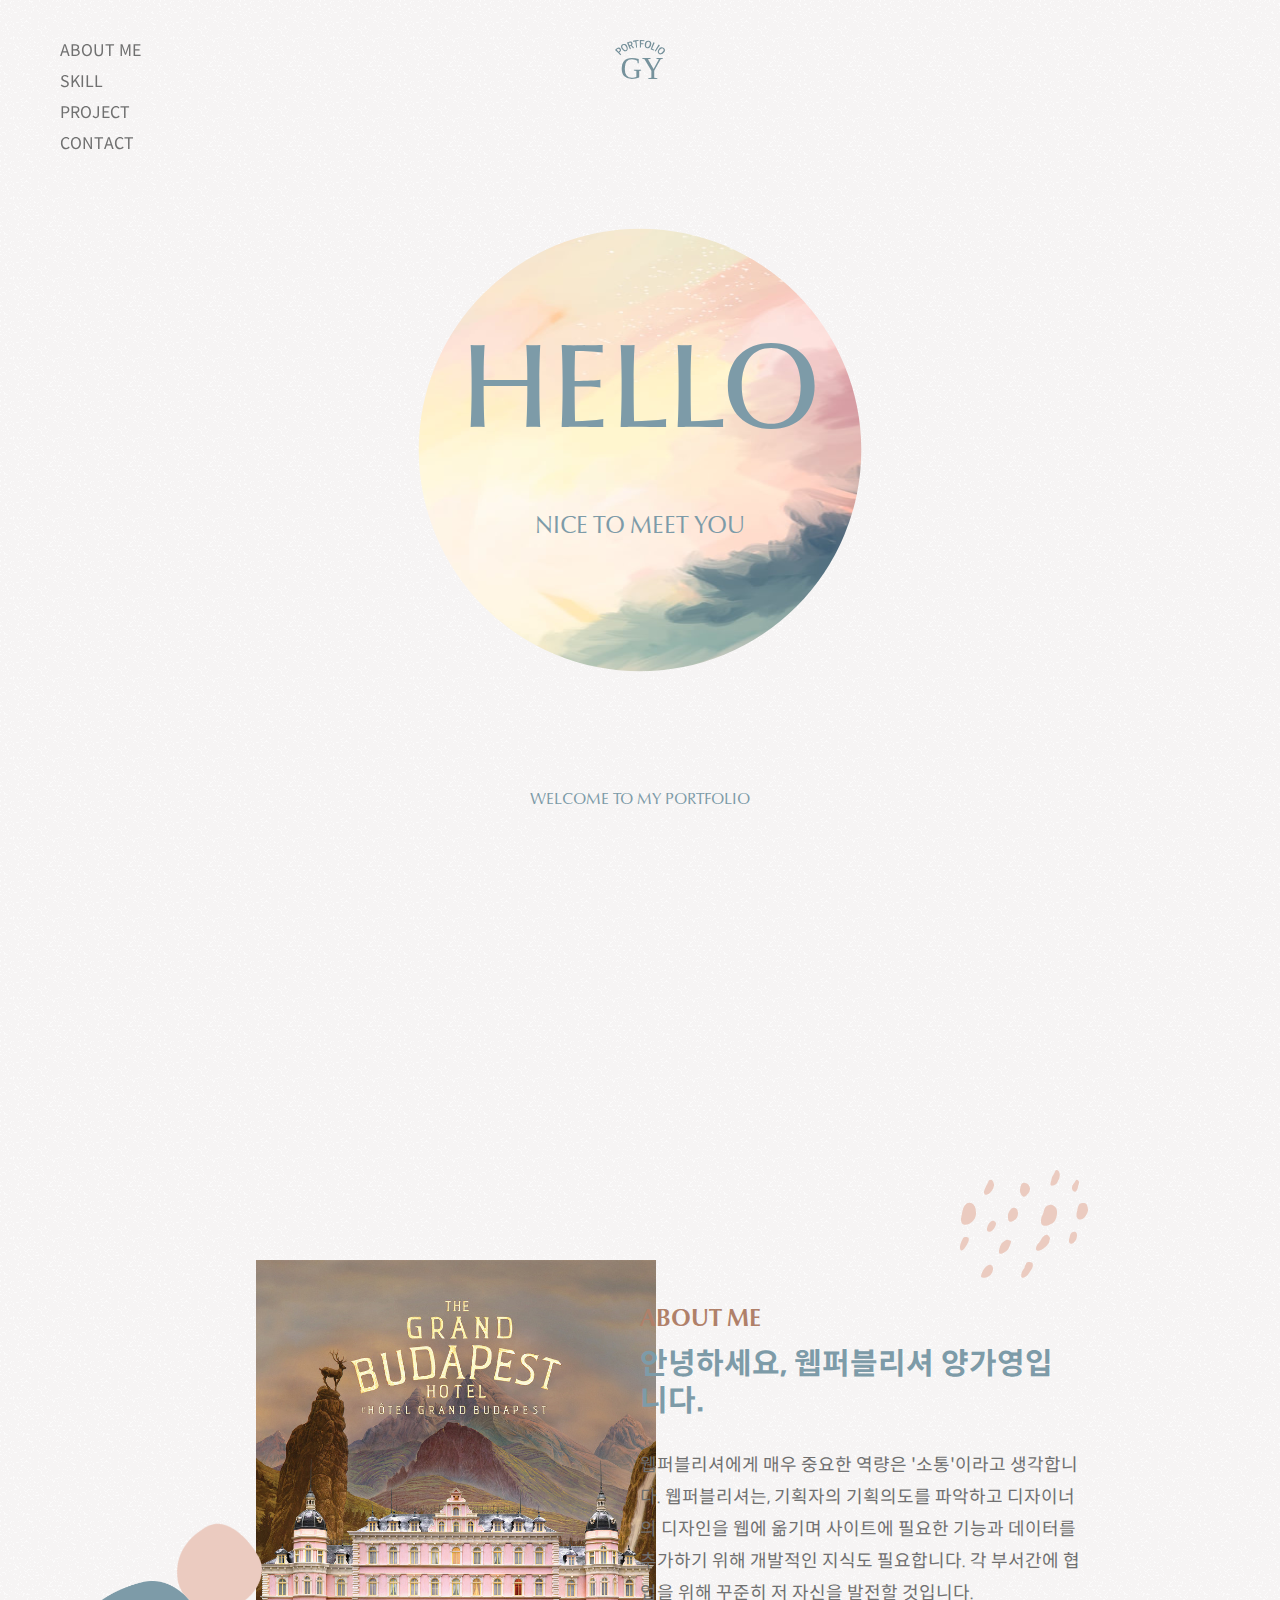
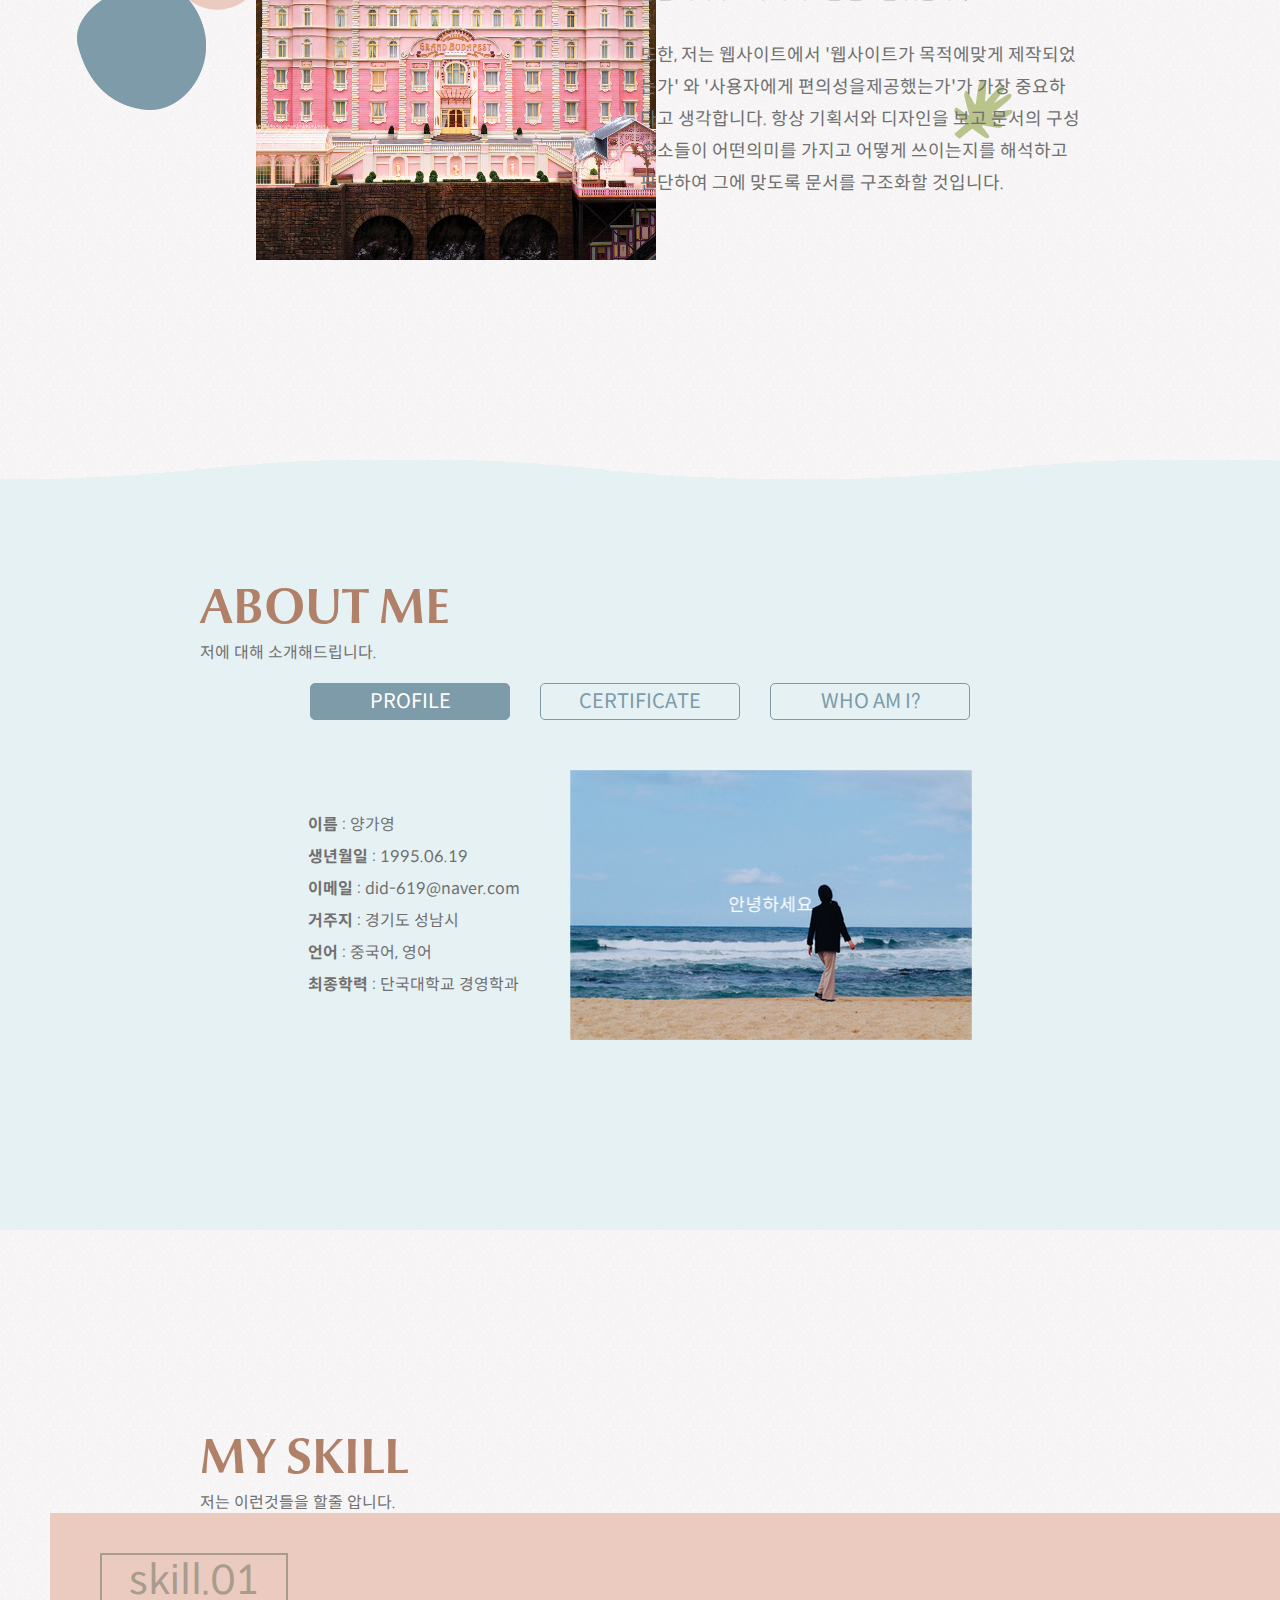
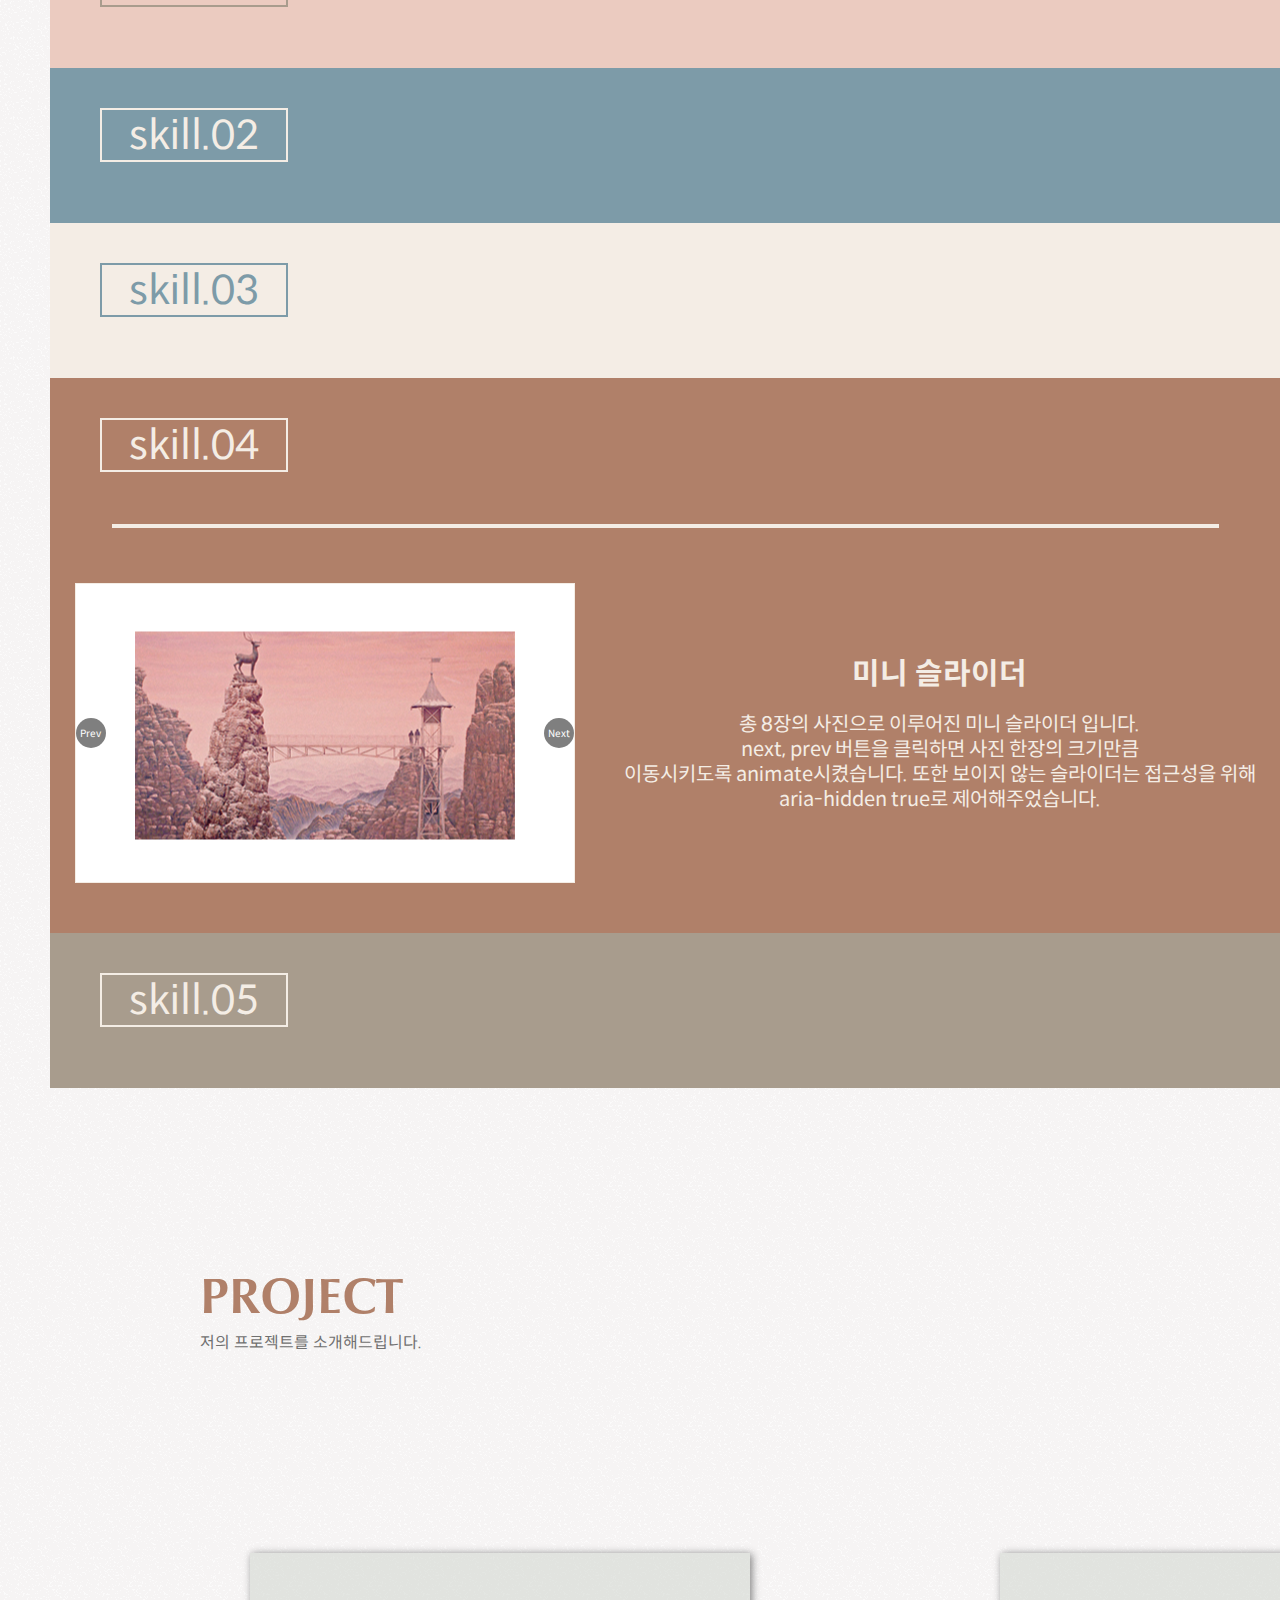
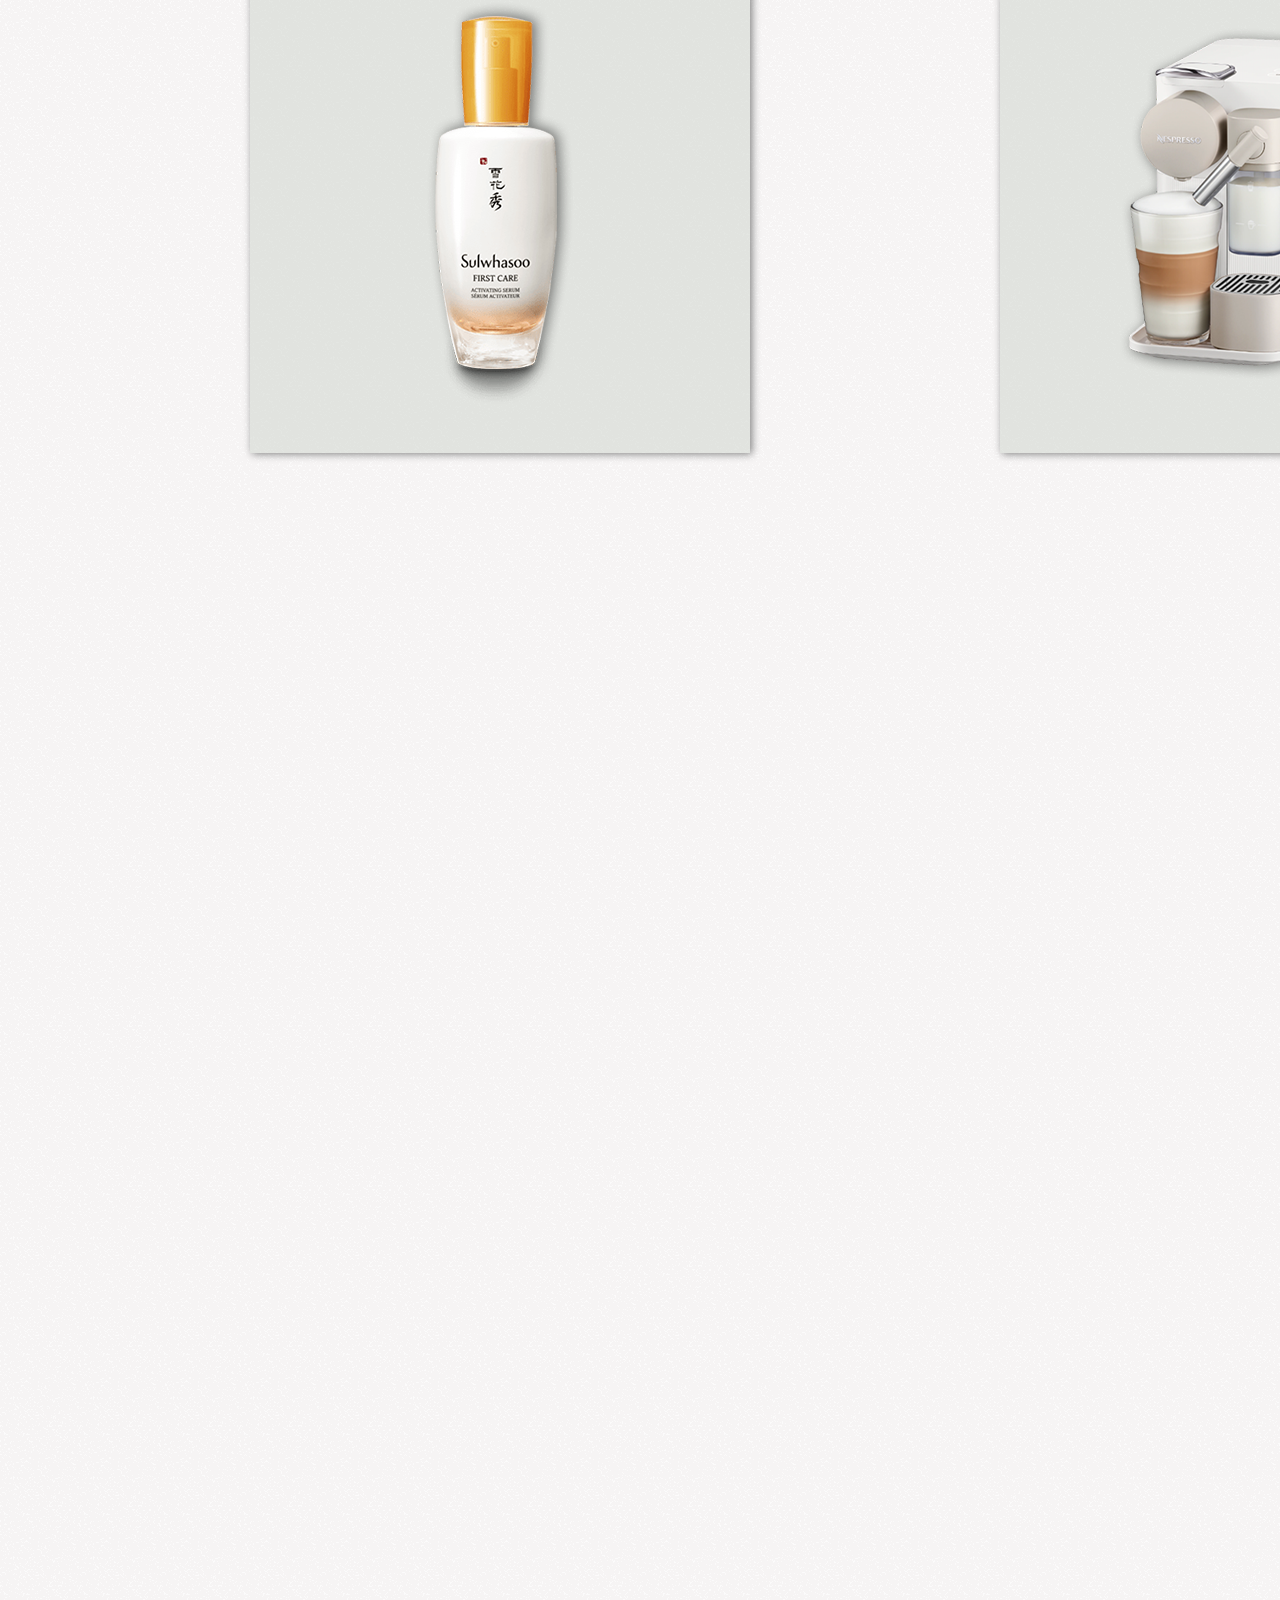
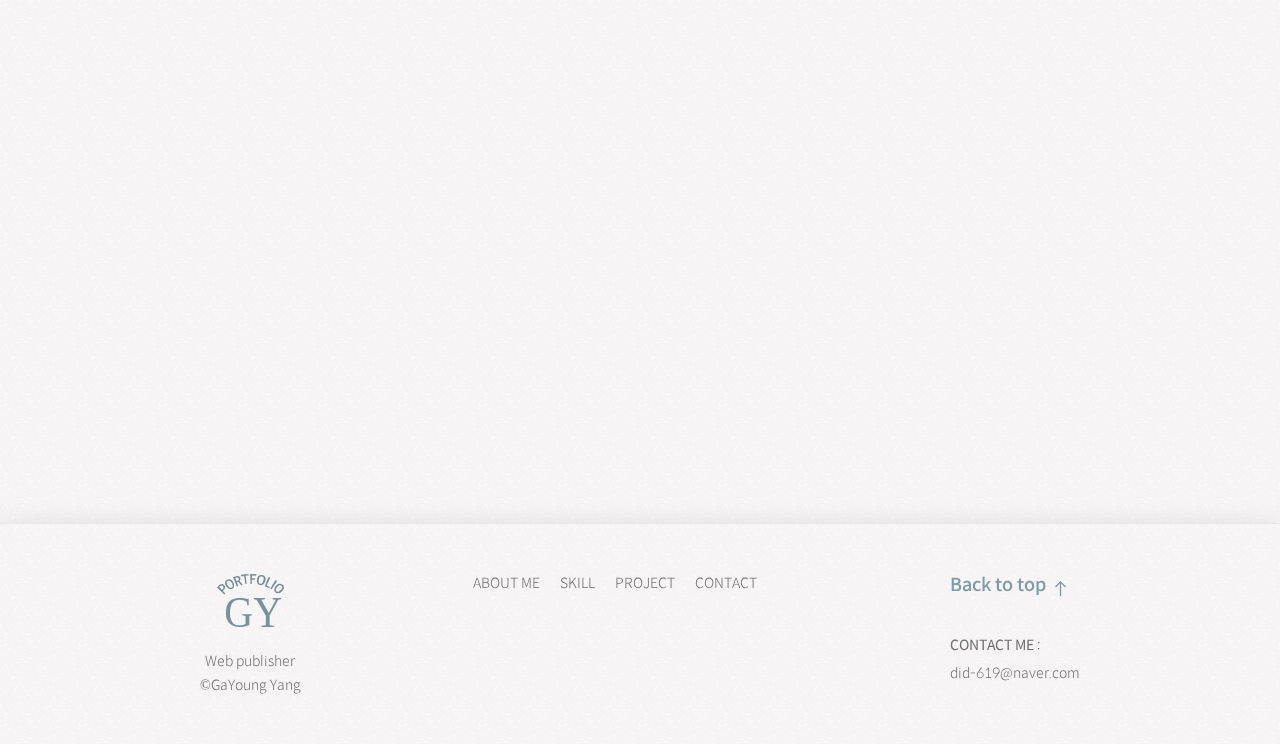
==== commit 8ce89f5d: "문구변경" ====
--- a/index.html
+++ b/index.html
@@ -71,7 +71,7 @@
               웹퍼블리셔는, 기획자의 기획의도를 파악하고 디자이너의 디자인을 웹에 옮기며 사이트에 필요한 기능과 데이터를 추가하기 위해 개발적인 지식도 필요합니다.
               각 부서간에 협업을 위해 꾸준히 저 자신을 발전할 것입니다.</p>
             <p>
-              또한, 저는 웹사이트에서 웹사이트목적과 사용자에게 편의성이 가장 중요하다고 생각합니다.
+              또한, 저는 웹사이트에서 '웹사이트가 목적에맞게 제작되었는가' 와 '사용자에게 편의성을제공했는가'가 가장 중요하다고 생각합니다.
               항상 기획서와 디자인을 보고 문서의 구성요소들이 어떤의미를 가지고 어떻게 쓰이는지를 해석하고 판단하여 그에 맞도록 문서를 구조화할 것입니다.
             </p>
           </div>
